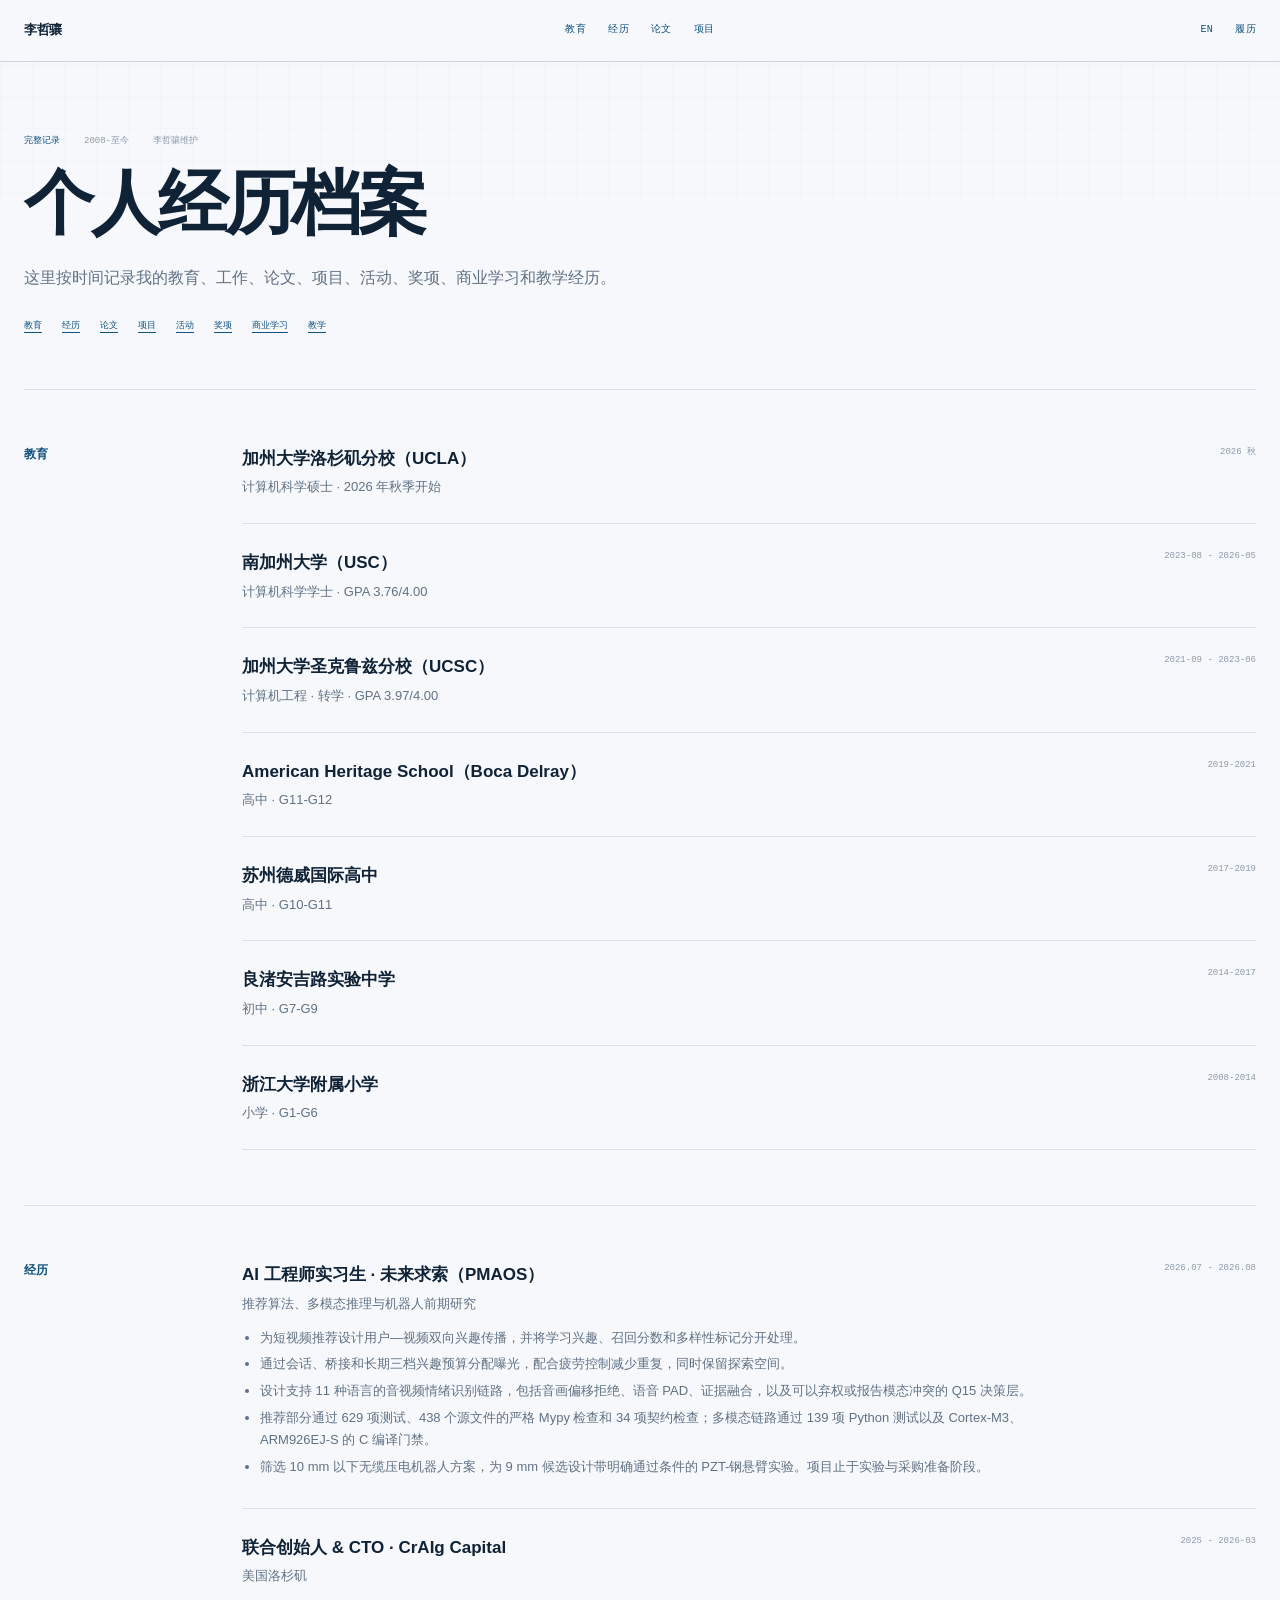
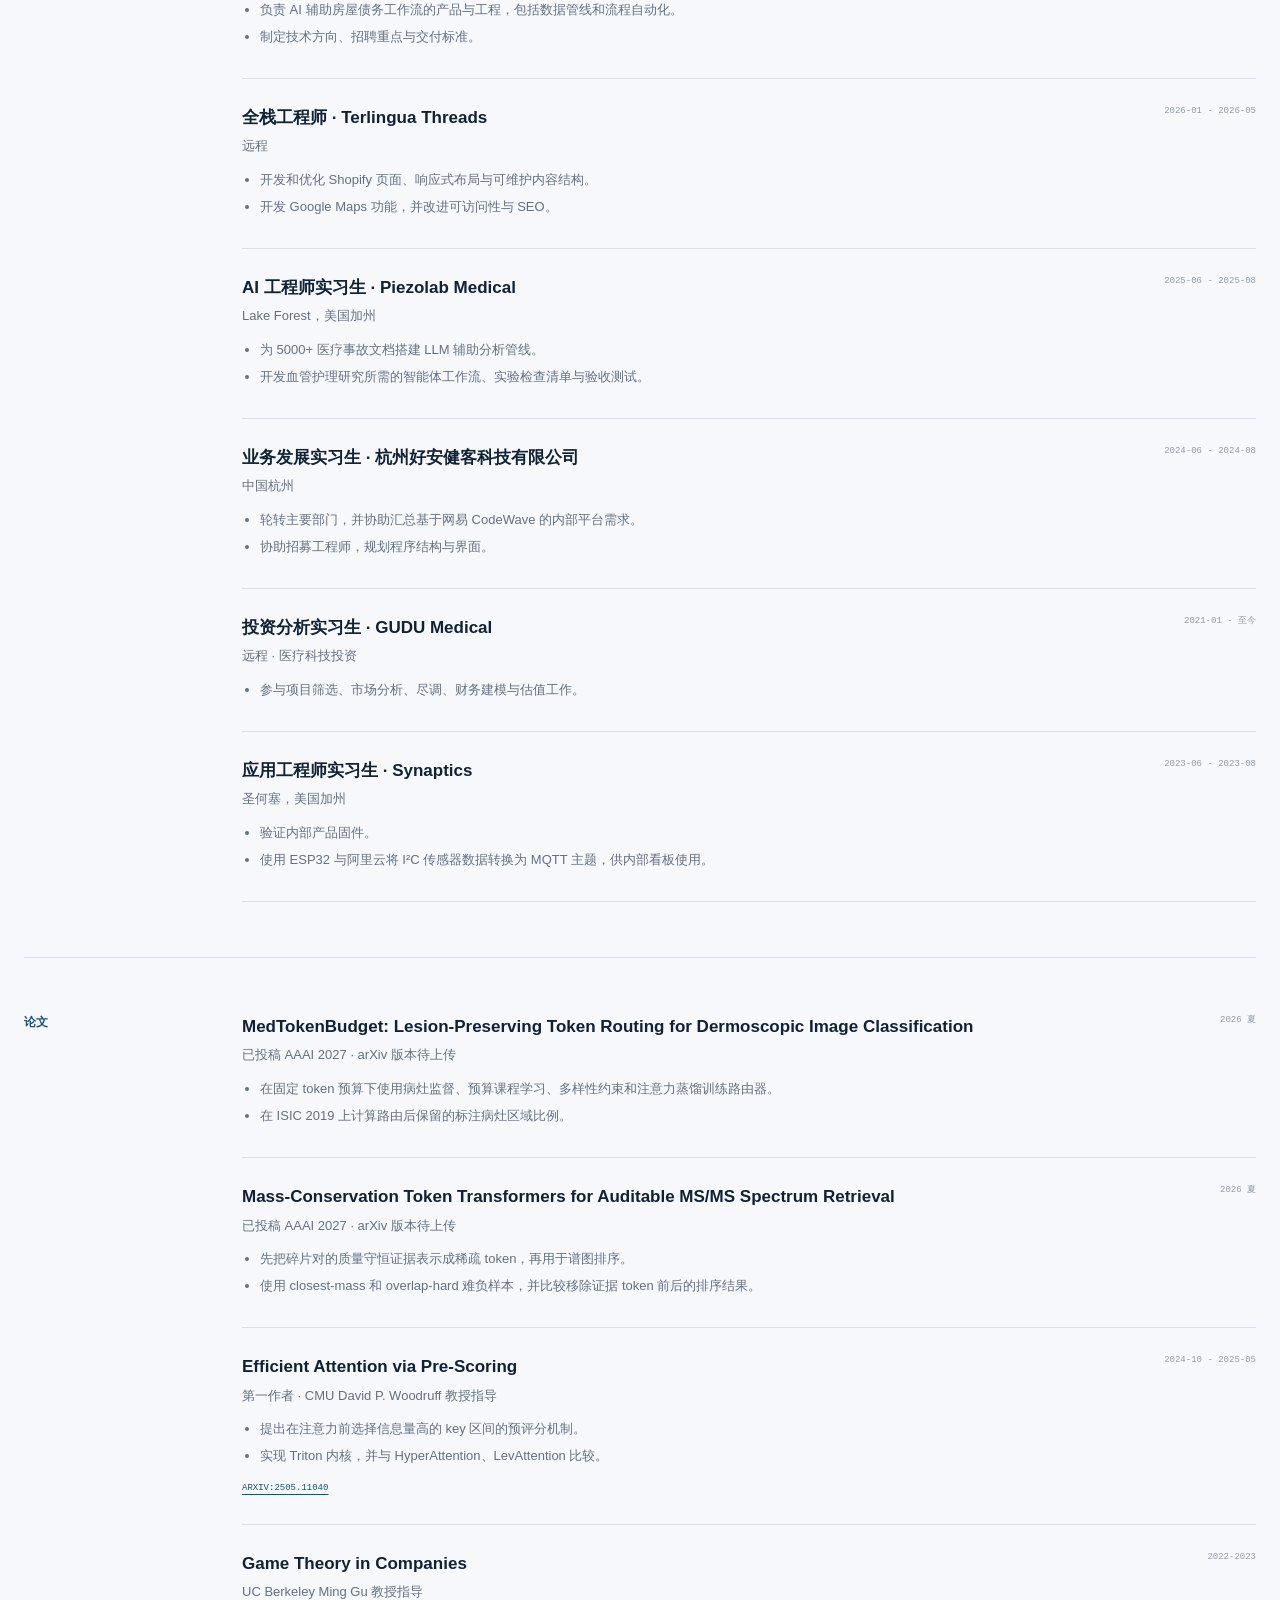
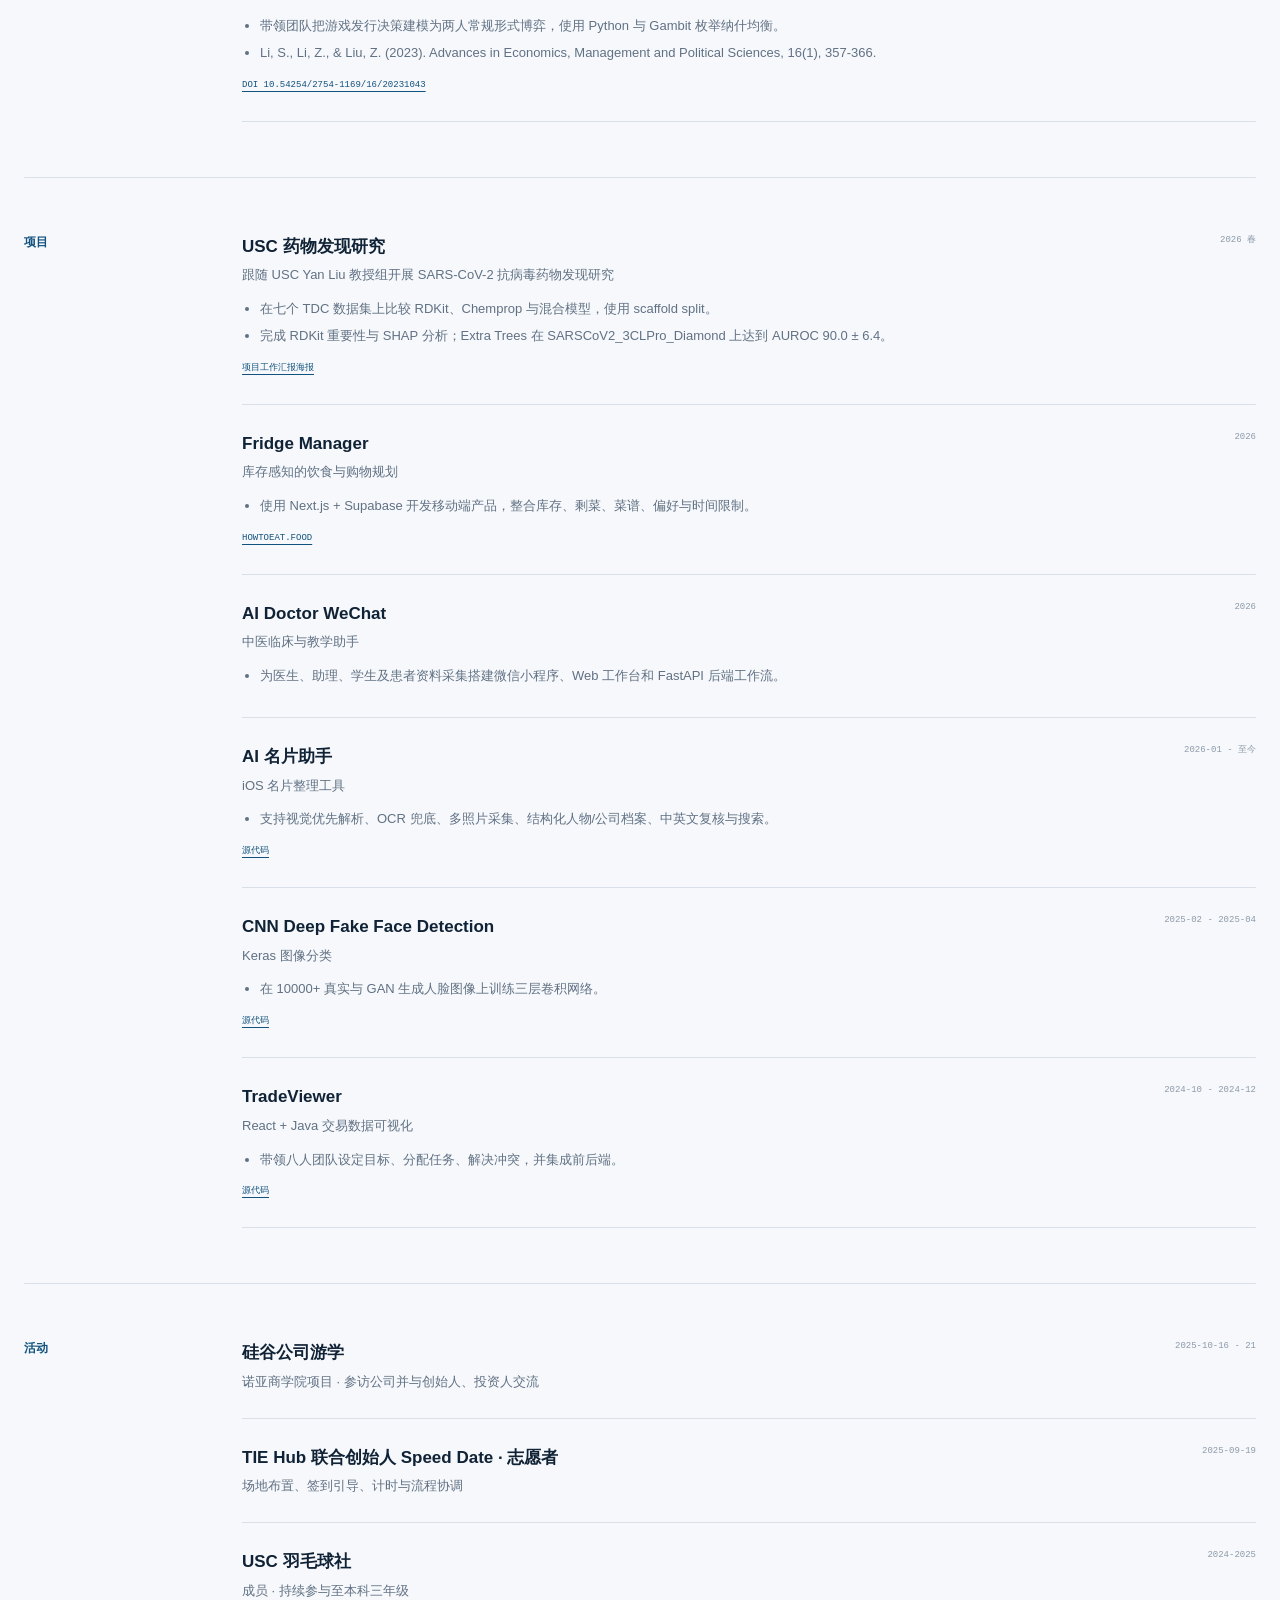
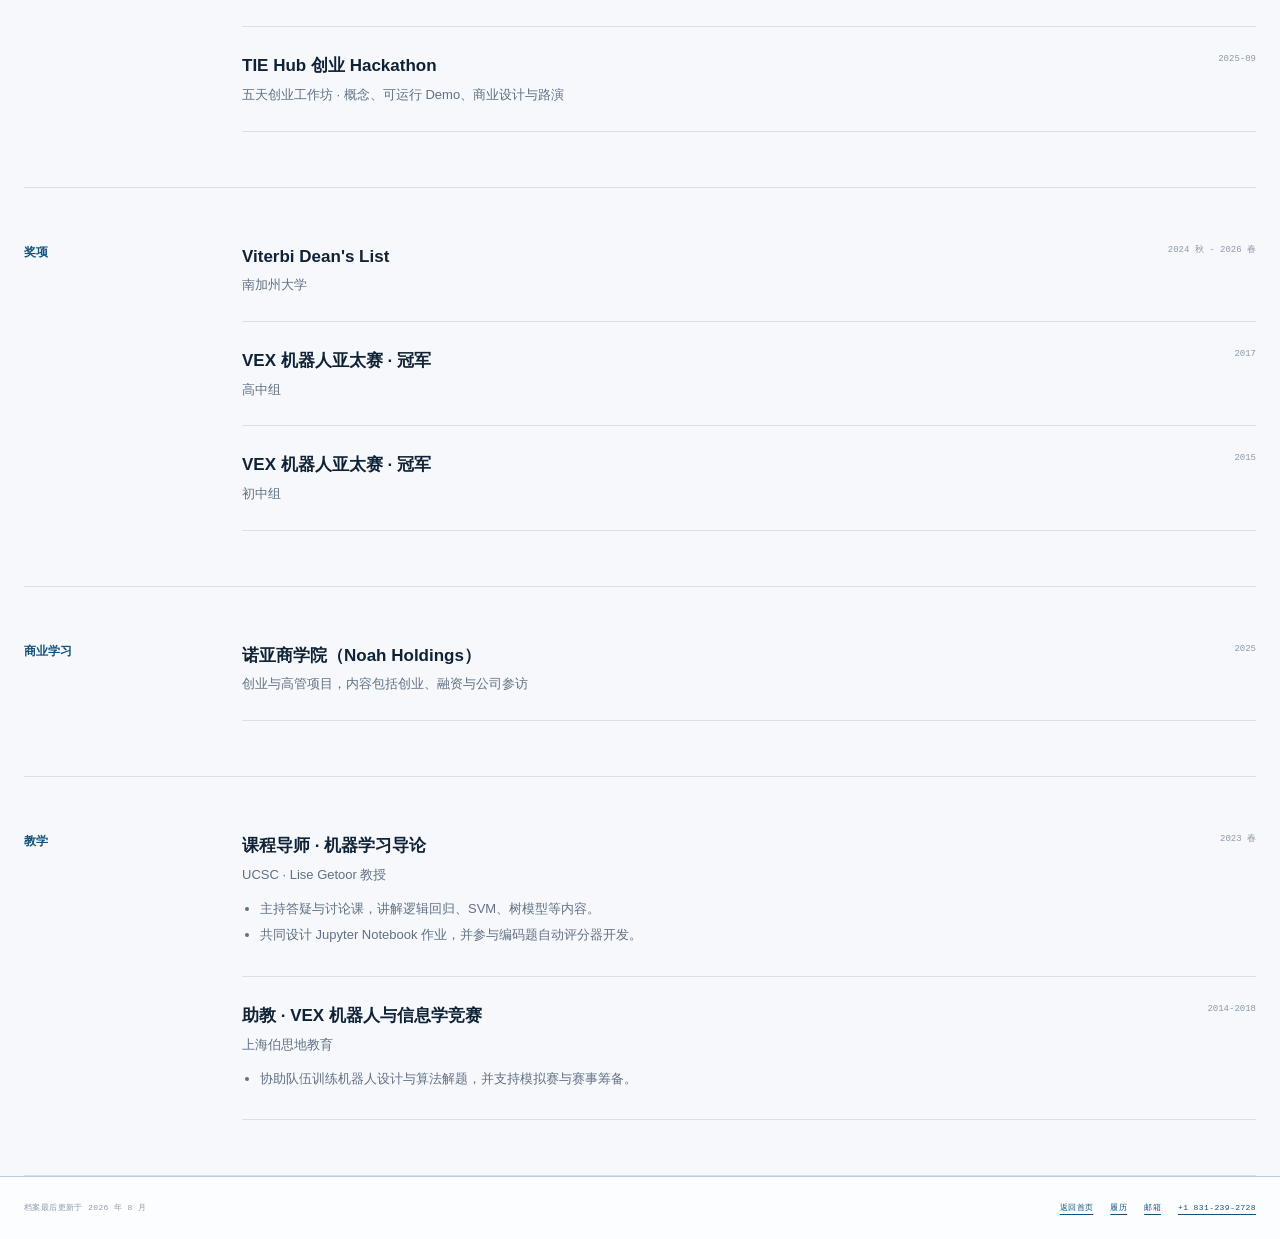
==== archive-zh.html @ 7248a54c "Refine internship experience descriptions" ====
<!DOCTYPE html>
<html lang="zh-CN">
<head>
  <meta charset="UTF-8" />
  <meta name="viewport" content="width=device-width, initial-scale=1" />
  <meta name="description" content="李哲骧（Bruce Li）的完整教育、工作、研究、项目、活动、奖项与教学档案。" />
  <title>完整档案 | 李哲骧（Bruce Li）</title>
  <link rel="stylesheet" href="site.css" />
  <script src="site.js" defer></script>
</head>
<body class="archive-page zh-page">
  <a class="skip" href="#main">跳到正文</a>
  <header class="site-header"><div class="shell header-inner"><a class="wordmark" href="index-zh.html" aria-label="返回首页">李哲骧</a><nav class="main-nav" aria-label="档案导航"><a href="#education">教育</a><a href="#experience">经历</a><a href="#research">论文</a><a href="#projects">项目</a></nav><div class="header-actions"><a href="archive.html" lang="en">EN</a><a href="cv_zh.html">履历</a></div></div></header>
  <main id="main">
    <div class="shell archive-hero">
      <div class="folio"><span class="red">完整记录</span><span>2008-至今</span><span>李哲骧维护</span></div>
      <h1>个人经历档案</h1>
      <p>这里按时间记录我的教育、工作、论文、项目、活动、奖项、商业学习和教学经历。</p>
      <nav class="archive-nav" aria-label="跳转到档案栏目"><a href="#education">教育</a><a href="#experience">经历</a><a href="#research">论文</a><a href="#projects">项目</a><a href="#activities">活动</a><a href="#awards">奖项</a><a href="#business">商业学习</a><a href="#teaching">教学</a></nav>
    </div>

    <section id="education" class="shell archive-section"><h2>教育</h2><div class="record-list">
      <article class="record"><div><h3>加州大学洛杉矶分校（UCLA）</h3><p class="meta">计算机科学硕士 · 2026 年秋季开始</p></div><time>2026 秋</time></article>
      <article class="record"><div><h3>南加州大学（USC）</h3><p class="meta">计算机科学学士 · GPA 3.76/4.00</p></div><time>2023-08 - 2026-05</time></article>
      <article class="record"><div><h3>加州大学圣克鲁兹分校（UCSC）</h3><p class="meta">计算机工程 · 转学 · GPA 3.97/4.00</p></div><time>2021-09 - 2023-06</time></article>
      <article class="record"><div><h3>American Heritage School（Boca Delray）</h3><p class="meta">高中 · G11-G12</p></div><time>2019-2021</time></article>
      <article class="record"><div><h3>苏州德威国际高中</h3><p class="meta">高中 · G10-G11</p></div><time>2017-2019</time></article>
      <article class="record"><div><h3>良渚安吉路实验中学</h3><p class="meta">初中 · G7-G9</p></div><time>2014-2017</time></article>
      <article class="record"><div><h3>浙江大学附属小学</h3><p class="meta">小学 · G1-G6</p></div><time>2008-2014</time></article>
    </div></section>

    <section id="experience" class="shell archive-section"><h2>经历</h2><div class="record-list">
      <article class="record"><div><h3>AI 工程师实习生 · 未来求索（PMAOS）</h3><p class="meta">推荐算法、多模态推理与机器人前期研究</p><ul><li>为短视频推荐设计用户—视频双向兴趣传播，并将学习兴趣、召回分数和多样性标记分开处理。</li><li>通过会话、桥接和长期三档兴趣预算分配曝光，配合疲劳控制减少重复，同时保留探索空间。</li><li>设计支持 11 种语言的音视频情绪识别链路，包括音画偏移拒绝、语音 PAD、证据融合，以及可以弃权或报告模态冲突的 Q15 决策层。</li><li>推荐部分通过 629 项测试、438 个源文件的严格 Mypy 检查和 34 项契约检查；多模态链路通过 139 项 Python 测试以及 Cortex-M3、ARM926EJ-S 的 C 编译门禁。</li><li>筛选 10 mm 以下无缆压电机器人方案，为 9 mm 候选设计带明确通过条件的 PZT-钢悬臂实验。项目止于实验与采购准备阶段。</li></ul></div><time>2026.07 - 2026.08</time></article>
      <article class="record"><div><h3>联合创始人 &amp; CTO · CrAIg Capital</h3><p class="meta">美国洛杉矶</p><ul><li>负责 AI 辅助房屋债务工作流的产品与工程，包括数据管线和流程自动化。</li><li>制定技术方向、招聘重点与交付标准。</li></ul></div><time>2025 - 2026-03</time></article>
      <article class="record"><div><h3>全栈工程师 · Terlingua Threads</h3><p class="meta">远程</p><ul><li>开发和优化 Shopify 页面、响应式布局与可维护内容结构。</li><li>开发 Google Maps 功能，并改进可访问性与 SEO。</li></ul></div><time>2026-01 - 2026-05</time></article>
      <article class="record"><div><h3>AI 工程师实习生 · Piezolab Medical</h3><p class="meta">Lake Forest，美国加州</p><ul><li>为 5000+ 医疗事故文档搭建 LLM 辅助分析管线。</li><li>开发血管护理研究所需的智能体工作流、实验检查清单与验收测试。</li></ul></div><time>2025-06 - 2025-08</time></article>
      <article class="record"><div><h3>业务发展实习生 · 杭州好安健客科技有限公司</h3><p class="meta">中国杭州</p><ul><li>轮转主要部门，并协助汇总基于网易 CodeWave 的内部平台需求。</li><li>协助招募工程师，规划程序结构与界面。</li></ul></div><time>2024-06 - 2024-08</time></article>
      <article class="record"><div><h3>投资分析实习生 · GUDU Medical</h3><p class="meta">远程 · 医疗科技投资</p><ul><li>参与项目筛选、市场分析、尽调、财务建模与估值工作。</li></ul></div><time>2021-01 - 至今</time></article>
      <article class="record"><div><h3>应用工程师实习生 · Synaptics</h3><p class="meta">圣何塞，美国加州</p><ul><li>验证内部产品固件。</li><li>使用 ESP32 与阿里云将 I²C 传感器数据转换为 MQTT 主题，供内部看板使用。</li></ul></div><time>2023-06 - 2023-08</time></article>
    </div></section>

    <section id="research" class="shell archive-section"><h2>论文</h2><div class="record-list">
      <article class="record"><div><h3>MedTokenBudget: Lesion-Preserving Token Routing for Dermoscopic Image Classification</h3><p class="meta">已投稿 AAAI 2027 · arXiv 版本待上传</p><ul><li>在固定 token 预算下使用病灶监督、预算课程学习、多样性约束和注意力蒸馏训练路由器。</li><li>在 ISIC 2019 上计算路由后保留的标注病灶区域比例。</li></ul></div><time>2026 夏</time></article>
      <article class="record"><div><h3>Mass-Conservation Token Transformers for Auditable MS/MS Spectrum Retrieval</h3><p class="meta">已投稿 AAAI 2027 · arXiv 版本待上传</p><ul><li>先把碎片对的质量守恒证据表示成稀疏 token，再用于谱图排序。</li><li>使用 closest-mass 和 overlap-hard 难负样本，并比较移除证据 token 前后的排序结果。</li></ul></div><time>2026 夏</time></article>
      <article class="record"><div><h3>Efficient Attention via Pre-Scoring</h3><p class="meta">第一作者 · CMU David P. Woodruff 教授指导</p><ul><li>提出在注意力前选择信息量高的 key 区间的预评分机制。</li><li>实现 Triton 内核，并与 HyperAttention、LevAttention 比较。</li></ul><a href="https://arxiv.org/abs/2505.11040" target="_blank" rel="noopener">arXiv:2505.11040</a></div><time>2024-10 - 2025-05</time></article>
      <article class="record"><div><h3>Game Theory in Companies</h3><p class="meta">UC Berkeley Ming Gu 教授指导</p><ul><li>带领团队把游戏发行决策建模为两人常规形式博弈，使用 Python 与 Gambit 枚举纳什均衡。</li><li>Li, S., Li, Z., &amp; Liu, Z. (2023). Advances in Economics, Management and Political Sciences, 16(1), 357-366.</li></ul><a href="https://doi.org/10.54254/2754-1169/16/20231043" target="_blank" rel="noopener">DOI 10.54254/2754-1169/16/20231043</a></div><time>2022-2023</time></article>
    </div></section>

    <section id="projects" class="shell archive-section"><h2>项目</h2><div class="record-list">
      <article class="record"><div><h3>USC 药物发现研究</h3><p class="meta">跟随 USC Yan Liu 教授组开展 SARS-CoV-2 抗病毒药物发现研究</p><ul><li>在七个 TDC 数据集上比较 RDKit、Chemprop 与混合模型，使用 scaffold split。</li><li>完成 RDKit 重要性与 SHAP 分析；Extra Trees 在 SARSCoV2_3CLPro_Diamond 上达到 AUROC 90.0 ± 6.4。</li></ul><a href="assets/pdf/ZhexiangLi_DrugDis_Poster.pptx.pdf" target="_blank" rel="noopener">项目工作汇报海报</a></div><time>2026 春</time></article>
      <article class="record"><div><h3>Fridge Manager</h3><p class="meta">库存感知的饮食与购物规划</p><ul><li>使用 Next.js + Supabase 开发移动端产品，整合库存、剩菜、菜谱、偏好与时间限制。</li></ul><a href="https://howtoeat.food" target="_blank" rel="noopener">howtoeat.food</a></div><time>2026</time></article>
      <article class="record"><div><h3>AI Doctor WeChat</h3><p class="meta">中医临床与教学助手</p><ul><li>为医生、助理、学生及患者资料采集搭建微信小程序、Web 工作台和 FastAPI 后端工作流。</li></ul></div><time>2026</time></article>
      <article class="record"><div><h3>AI 名片助手</h3><p class="meta">iOS 名片整理工具</p><ul><li>支持视觉优先解析、OCR 兜底、多照片采集、结构化人物/公司档案、中英文复核与搜索。</li></ul><a href="https://github.com/BruceLZX/Business-Card-AI-organzier" target="_blank" rel="noopener">源代码</a></div><time>2026-01 - 至今</time></article>
      <article class="record"><div><h3>CNN Deep Fake Face Detection</h3><p class="meta">Keras 图像分类</p><ul><li>在 10000+ 真实与 GAN 生成人脸图像上训练三层卷积网络。</li></ul><a href="https://github.com/BruceLZX/ai_face_detection" target="_blank" rel="noopener">源代码</a></div><time>2025-02 - 2025-04</time></article>
      <article class="record"><div><h3>TradeViewer</h3><p class="meta">React + Java 交易数据可视化</p><ul><li>带领八人团队设定目标、分配任务、解决冲突，并集成前后端。</li></ul><a href="https://github.com/BruceLZX/TradeViewerUSC201" target="_blank" rel="noopener">源代码</a></div><time>2024-10 - 2024-12</time></article>
    </div></section>

    <section id="activities" class="shell archive-section"><h2>活动</h2><div class="record-list">
      <article class="record"><div><h3>硅谷公司游学</h3><p class="meta">诺亚商学院项目 · 参访公司并与创始人、投资人交流</p></div><time>2025-10-16 - 21</time></article>
      <article class="record"><div><h3>TIE Hub 联合创始人 Speed Date · 志愿者</h3><p class="meta">场地布置、签到引导、计时与流程协调</p></div><time>2025-09-19</time></article>
      <article class="record"><div><h3>USC 羽毛球社</h3><p class="meta">成员 · 持续参与至本科三年级</p></div><time>2024-2025</time></article>
      <article class="record"><div><h3>TIE Hub 创业 Hackathon</h3><p class="meta">五天创业工作坊 · 概念、可运行 Demo、商业设计与路演</p></div><time>2025-09</time></article>
    </div></section>

    <section id="awards" class="shell archive-section"><h2>奖项</h2><div class="record-list">
      <article class="record"><div><h3>Viterbi Dean's List</h3><p class="meta">南加州大学</p></div><time>2024 秋 - 2026 春</time></article>
      <article class="record"><div><h3>VEX 机器人亚太赛 · 冠军</h3><p class="meta">高中组</p></div><time>2017</time></article>
      <article class="record"><div><h3>VEX 机器人亚太赛 · 冠军</h3><p class="meta">初中组</p></div><time>2015</time></article>
    </div></section>

    <section id="business" class="shell archive-section"><h2>商业学习</h2><div class="record-list">
      <article class="record"><div><h3>诺亚商学院（Noah Holdings）</h3><p class="meta">创业与高管项目，内容包括创业、融资与公司参访</p></div><time>2025</time></article>
    </div></section>

    <section id="teaching" class="shell archive-section"><h2>教学</h2><div class="record-list">
      <article class="record"><div><h3>课程导师 · 机器学习导论</h3><p class="meta">UCSC · Lise Getoor 教授</p><ul><li>主持答疑与讨论课，讲解逻辑回归、SVM、树模型等内容。</li><li>共同设计 Jupyter Notebook 作业，并参与编码题自动评分器开发。</li></ul></div><time>2023 春</time></article>
      <article class="record"><div><h3>助教 · VEX 机器人与信息学竞赛</h3><p class="meta">上海伯思地教育</p><ul><li>协助队伍训练机器人设计与算法解题，并支持模拟赛与赛事筹备。</li></ul></div><time>2014-2018</time></article>
    </div></section>
  </main>
  <footer class="site-footer"><div class="shell"><div>档案最后更新于 2026 年 8 月</div><div class="footer-links"><a href="index-zh.html">返回首页</a><a href="cv_zh.html">履历</a><a class="js-email" data-local-rev="ilecurb" data-domain-rev="ude.alcu" data-label="邮箱" href="#">邮箱</a><a href="tel:+18312392728">+1 831-239-2728</a></div></div></footer>
</body>
</html>
---- site.css ----
:root {
  color-scheme: light;
  --paper: #f6f8fb;
  --surface: #ffffff;
  --ink: #102235;
  --muted: #617184;
  --faint: #8d9aaa;
  --line: #d9e0e8;
  --line-strong: #bdcad7;
  --blue: #2774ae;
  --blue-deep: #12527e;
  --blue-wash: #e9f2f9;
  --gold: #ffca38;
  --body: "Avenir Next", Avenir, "Segoe UI", "PingFang SC", "Microsoft YaHei", sans-serif;
  --mono: "SFMono-Regular", "Cascadia Code", "Roboto Mono", Consolas, monospace;
  --ease-standard: cubic-bezier(.2, .8, .2, 1);
  --ease-decelerate: cubic-bezier(0, 0, .2, 1);
  --wide: 1260px;
  --header: 62px;
}

* { box-sizing: border-box; }
html { scroll-behavior: smooth; }
body {
  margin: 0;
  background: var(--paper);
  color: var(--ink);
  font-family: var(--body);
  font-size: 16px;
  line-height: 1.68;
  -webkit-font-smoothing: antialiased;
}
body::before {
  content: "";
  position: fixed;
  inset: 0;
  z-index: -1;
  pointer-events: none;
  background-image:
    linear-gradient(rgba(39, 116, 174, .028) 1px, transparent 1px),
    linear-gradient(90deg, rgba(39, 116, 174, .028) 1px, transparent 1px);
  background-size: 32px 32px;
  mask-image: linear-gradient(to bottom, #000, transparent 62%);
}
a { color: var(--blue-deep); text-decoration-thickness: 1px; text-underline-offset: 4px; }
a:hover { color: var(--blue); }
a:focus-visible { outline: 3px solid var(--gold); outline-offset: 3px; }
img { max-width: 100%; }
.shell { width: min(calc(100% - 48px), var(--wide)); margin-inline: auto; }
.skip { position: fixed; top: -80px; left: 18px; z-index: 300; padding: 8px 13px; background: var(--ink); color: #fff; }
.skip:focus { top: 12px; }

.scroll-progress {
  position: fixed;
  inset: 0 0 auto;
  z-index: 240;
  height: 2px;
  background: var(--blue);
  transform: scaleX(var(--scroll-progress, 0));
  transform-origin: left center;
}
@supports (animation-timeline: scroll()) {
  .scroll-progress { animation: scroll-fill linear both; animation-timeline: scroll(root); }
  @keyframes scroll-fill { to { transform: scaleX(1); } }
}

.site-header {
  position: sticky;
  top: 0;
  z-index: 200;
  height: var(--header);
  border-bottom: 1px solid rgba(189, 202, 215, .8);
  background: rgba(246, 248, 251, .91);
  backdrop-filter: blur(14px);
}
.header-inner { display: grid; grid-template-columns: 1fr auto 1fr; align-items: center; height: 100%; gap: 28px; }
.wordmark { color: var(--ink); font-family: var(--mono); font-size: 13px; font-weight: 700; letter-spacing: -.02em; text-decoration: none; }
.wordmark span { color: var(--blue); font-weight: 500; }
.main-nav, .header-actions, .identity-links { display: flex; align-items: center; gap: 22px; }
.main-nav a, .header-actions a, .identity-links a { font-family: var(--mono); font-size: 10px; letter-spacing: .04em; text-decoration: none; text-transform: uppercase; }
.header-actions { justify-content: flex-end; }

/* Home: computational field notes */
.field-layout {
  display: grid;
  grid-template-columns: 260px minmax(0, 760px);
  justify-content: center;
  gap: 56px;
  align-items: start;
  padding-top: 48px;
  padding-bottom: 92px;
}
.identity { position: sticky; top: calc(var(--header) + 34px); align-self: start; }
.portrait-wrap { position: relative; aspect-ratio: 4 / 3; margin: 0; overflow: hidden; background: var(--ink); perspective: 700px; }
.portrait-wrap::before {
  content: "";
  position: absolute;
  inset: 0;
  z-index: 2;
  border: 1px solid rgba(255,255,255,.38);
  background: linear-gradient(105deg, transparent 42%, rgba(255,255,255,.26) 50%, transparent 58%);
  background-size: 230% 100%;
  background-position: 180% 0;
  opacity: 0;
  transition: opacity 180ms ease-out, background-position 650ms var(--ease-standard);
  pointer-events: none;
}
.portrait-wrap::after {
  content: "+ 01";
  position: absolute;
  right: 11px;
  bottom: 9px;
  z-index: 3;
  color: rgba(255,255,255,.82);
  font-family: var(--mono);
  font-size: 8px;
  letter-spacing: .08em;
  text-shadow: 0 1px 6px rgba(0,0,0,.45);
  pointer-events: none;
}
.profile-photo {
  display: block;
  width: 100%;
  height: 100%;
  object-fit: cover;
  object-position: center 30%;
  border: 1px solid var(--line-strong);
  background: var(--surface);
  transform: scale(1.035) translate3d(var(--photo-x, 0), var(--photo-y, 0), 0);
  transition: transform 420ms var(--ease-standard), filter 260ms ease-out;
  will-change: transform;
}
.portrait-wrap:hover::before { opacity: 1; background-position: -80% 0; }
.portrait-wrap:hover .profile-photo { transform: scale(1.075) translate3d(var(--photo-x, 0), var(--photo-y, 0), 0); filter: saturate(1.07) contrast(1.015); }
.status-line {
  position: relative;
  margin: 20px 0 0;
  padding-left: 17px;
  color: var(--ink);
  font-size: 13px;
  font-weight: 600;
  line-height: 1.48;
}
.status-line > span {
  position: absolute;
  top: 7px;
  left: 0;
  width: 7px;
  height: 7px;
  border-radius: 50%;
  background: var(--gold);
  box-shadow: 0 0 0 4px rgba(255, 202, 56, .2);
}
.identity-copy { display: grid; gap: 2px; margin-top: 15px; padding: 14px 0; border-block: 1px solid var(--line); }
.identity-copy a { color: var(--muted); font-family: var(--mono); font-size: 9px; text-decoration: none; overflow-wrap: anywhere; }
.identity-copy a:hover { color: var(--blue-deep); }
.identity-links { flex-wrap: wrap; gap: 5px 14px; padding: 13px 0 18px; }
.route-nav { display: grid; margin-top: 7px; }
.route-nav a {
  position: relative;
  padding: 5px 0 5px 18px;
  color: var(--faint);
  font-family: var(--mono);
  font-size: 9px;
  letter-spacing: .04em;
  text-decoration: none;
  text-transform: uppercase;
  transition: color 160ms ease-out, transform 160ms var(--ease-standard);
}
.route-nav a::before {
  content: "";
  position: absolute;
  top: 50%;
  left: 0;
  width: 7px;
  height: 1px;
  background: var(--line-strong);
  transform: scaleX(.58);
  transform-origin: left;
  transition: background-color 160ms ease-out, transform 200ms var(--ease-standard);
}
.route-nav a:hover { color: var(--ink); transform: translateX(2px); }
.route-nav a.is-active { color: var(--blue-deep); font-weight: 700; }
.route-nav a.is-active::before { background: var(--blue); transform: scaleX(1.6); }

.journal { min-width: 0; }
.intro, .content-section { scroll-margin-top: calc(var(--header) + 28px); }
.intro {
  position: relative;
  display: grid;
  grid-template-columns: minmax(0, 1fr) minmax(210px, 42%);
  grid-template-rows: auto auto auto auto auto;
  column-gap: 28px;
  min-height: 0;
  padding: 8px 0 48px;
  overflow: hidden;
}
.intro > :not(.hero-field) { position: relative; z-index: 2; }
.hero-field {
  --field-glow-x: 50%;
  --field-glow-y: 50%;
  position: relative;
  grid-column: 2;
  grid-row: 1 / 3;
  z-index: 1;
  width: 100%;
  height: 232px;
  overflow: hidden;
  border: 1px solid var(--line-strong);
  background:
    radial-gradient(circle at var(--field-glow-x) var(--field-glow-y), rgba(39,116,174,.13), transparent 34%),
    linear-gradient(135deg, rgba(255,255,255,.7), rgba(233,242,249,.3));
  box-shadow: inset 0 0 42px rgba(39,116,174,.04);
}
.hero-field::before, .hero-field::after {
  content: "";
  position: absolute;
  z-index: 2;
  pointer-events: none;
}
.hero-field::before { top: 50%; left: 0; width: 100%; height: 1px; background: rgba(39,116,174,.1); }
.hero-field::after { top: 0; right: 0; width: 24px; height: 24px; border-top: 2px solid var(--gold); border-right: 2px solid var(--gold); }
.system-field { display: block; width: 100%; height: 100%; cursor: crosshair; touch-action: pan-y; }
.field-caption {
  position: absolute;
  right: 11px;
  bottom: 8px;
  z-index: 3;
  color: var(--blue-deep);
  font-family: var(--mono);
  font-size: 7px;
  letter-spacing: .06em;
  text-transform: uppercase;
  pointer-events: none;
}
.section-kicker {
  margin: 0 0 16px;
  color: var(--blue-deep);
  font-family: var(--mono);
  font-size: 9px;
  font-weight: 600;
  letter-spacing: .09em;
  text-transform: uppercase;
}
.section-kicker::after {
  content: "";
  display: inline-block;
  width: 24px;
  height: 1px;
  margin: 0 0 3px 9px;
  background: var(--blue);
  transform: scaleX(0);
  transform-origin: left;
  transition: transform 260ms var(--ease-standard);
}
.observed-section.is-current .section-kicker::after { transform: scaleX(1); }
.intro > .section-kicker { grid-column: 1; grid-row: 1; align-self: end; }
.intro h1 { grid-column: 1; grid-row: 2; align-self: start; max-width: none; margin: 0; font-size: clamp(48px, 5.25vw, 72px); font-weight: 650; letter-spacing: -.055em; line-height: .98; }
.intro h1 span { display: block; margin-top: 8px; color: var(--faint); font-size: .45em; font-weight: 500; letter-spacing: -.02em; }
.intro-lede { grid-column: 1 / -1; grid-row: 3; max-width: 650px; margin: 36px 0 18px; font-size: clamp(21px, 2vw, 27px); line-height: 1.42; letter-spacing: -.015em; }
.intro-copy { grid-column: 1 / -1; grid-row: 4; max-width: 640px; margin: 0; color: var(--muted); }
.domain-line { grid-column: 1 / -1; grid-row: 5; display: flex; flex-wrap: wrap; gap: 0; margin-top: 30px; border-block: 1px solid var(--line); }
.domain-line span { position: relative; flex: 1; min-width: 150px; padding: 11px 16px 10px 0; color: var(--muted); font-family: var(--mono); font-size: 9px; text-transform: uppercase; }
.domain-line span + span { padding-left: 17px; border-left: 1px solid var(--line); }
.domain-line span::before { content: "+"; margin-right: 8px; color: var(--blue); }
.domain-line span { transition: color 160ms ease-out, transform 180ms var(--ease-standard); }
.domain-line span:hover { color: var(--blue-deep); transform: translateX(2px); }

.content-section { padding: 48px 0 56px; border-top: 1px solid var(--line-strong); }
.content-section { position: relative; }
.content-section::before {
  content: "";
  position: absolute;
  top: -1px;
  left: 0;
  width: 72px;
  height: 2px;
  background: var(--blue);
  transform: scaleX(0);
  transform-origin: left;
  transition: transform 720ms var(--ease-standard);
}
.content-section.is-visible::before { transform: scaleX(1); }
.section-heading { display: flex; justify-content: space-between; align-items: flex-end; gap: 24px; margin-bottom: 28px; }
.section-heading .section-kicker { margin-bottom: 7px; }
.section-heading h2 { margin: 0; font-size: clamp(29px, 3vw, 40px); font-weight: 630; letter-spacing: -.035em; line-height: 1.1; }
.section-heading > time, .section-heading > span, .section-heading > a { flex: 0 0 auto; color: var(--faint); font-family: var(--mono); font-size: 9px; letter-spacing: .04em; text-transform: uppercase; }
.section-lede { max-width: 650px; margin: 0 0 31px; color: var(--muted); font-size: 16px; }
.section-lede strong { color: var(--ink); }

.workstream-list { border-top: 1px solid var(--line); }
.workstream { position: relative; padding: 24px 0 25px; border-bottom: 1px solid var(--line); }
.workstream::before {
  content: "";
  position: absolute;
  inset: 0 auto 0 -12px;
  width: 2px;
  background: var(--blue);
  opacity: 0;
  transform: scaleY(.25);
  transition: opacity 180ms ease-out, transform 240ms var(--ease-standard);
}
.workstream:hover::before, .workstream:focus-within::before { opacity: 1; transform: scaleY(1); }
.workstream header { display: grid; grid-template-columns: 58px 1fr; align-items: baseline; gap: 10px; }
.stream-code { color: var(--blue); font-family: var(--mono); font-size: 9px; letter-spacing: .08em; }
.workstream h3 { margin: 0; font-size: 18px; font-weight: 650; transition: color 160ms ease-out, transform 200ms var(--ease-standard); }
.workstream:hover h3 { color: var(--blue-deep); transform: translateX(3px); }
.workstream > p { margin: 11px 0 0 68px; color: var(--muted); font-size: 14px; }
.evidence-strip { display: flex; margin: 18px 0 0 68px; }
.evidence-strip > div { min-width: 105px; padding-right: 20px; }
.evidence-strip > div + div { padding-left: 20px; border-left: 1px solid var(--line); }
.evidence-strip dt { color: var(--faint); font-family: var(--mono); font-size: 8px; letter-spacing: .04em; text-transform: uppercase; }
.evidence-strip dd { margin: 2px 0 0; color: var(--ink); font-family: var(--mono); font-size: 11px; font-weight: 650; }
.evidence-strip dd { transition: color 160ms ease-out, transform 200ms var(--ease-standard); }
.workstream:hover .evidence-strip dd { color: var(--blue-deep); transform: translateY(-2px); }

.paper-list { border-top: 1px solid var(--line); }
.paper-entry { position: relative; isolation: isolate; overflow: hidden; padding: 25px 0 27px; border-bottom: 1px solid var(--line); }
.entry-meta { display: flex; flex-wrap: wrap; gap: 7px 18px; margin-bottom: 9px; color: var(--faint); font-family: var(--mono); font-size: 8px; letter-spacing: .04em; text-transform: uppercase; }
.entry-meta time { color: var(--blue-deep); }
.paper-entry h3 { position: relative; z-index: 1; max-width: 640px; margin: 0; font-size: 18px; font-weight: 650; line-height: 1.42; transition: color 160ms ease-out, transform 200ms var(--ease-standard); }
.paper-entry > p { position: relative; z-index: 1; max-width: 640px; margin: 10px 0 0; color: var(--muted); font-size: 14px; }
.paper-entry:hover h3 { color: var(--blue-deep); transform: translateX(3px); }
.review-watermark {
  position: absolute;
  top: 28px;
  right: -7px;
  z-index: -1;
  color: var(--blue);
  font-family: var(--mono);
  font-size: 12px;
  font-weight: 700;
  letter-spacing: .12em;
  opacity: .105;
  transform: rotate(-4deg);
  transform-origin: right center;
  white-space: nowrap;
  transition: opacity 180ms ease-out, transform 240ms var(--ease-standard);
}
.paper-entry:hover .review-watermark { opacity: .2; transform: rotate(0deg) translateX(-4px); }
.text-link, .quiet-link { display: inline-block; margin-top: 11px; font-family: var(--mono); font-size: 9px; letter-spacing: .03em; text-transform: uppercase; }
.text-link span { display: inline-block; transition: transform 160ms var(--ease-standard); }
.text-link:hover span { transform: translate(2px, -2px); }

.project-list { border-top: 1px solid var(--line); }
.project-list article { display: grid; grid-template-columns: 38px 1fr; gap: 18px; padding: 24px 0 26px; border-bottom: 1px solid var(--line); }
.project-index { width: 25px; height: 25px; border: 1px solid var(--line-strong); color: var(--blue-deep); font-family: var(--mono); font-size: 9px; line-height: 23px; text-align: center; transition: background-color 160ms ease-out, color 160ms ease-out, transform 200ms var(--ease-standard); }
.project-list article:hover .project-index { background: var(--blue); color: #fff; transform: rotate(-4deg); }
.project-list h3 { margin: 0; font-size: 18px; }
.project-list p { max-width: 610px; margin: 7px 0 0; color: var(--muted); font-size: 14px; }

.experience-list { border-top: 1px solid var(--line); }
.experience-list article { display: grid; grid-template-columns: 130px 1fr; gap: 24px; padding: 20px 0 21px; border-bottom: 1px solid var(--line); }
.experience-list time { padding-top: 2px; color: var(--faint); font-family: var(--mono); font-size: 8px; letter-spacing: .02em; text-transform: uppercase; }
.experience-list h3 { margin: 0; font-size: 16px; font-weight: 650; }
.experience-list h3 span { display: block; margin-top: 2px; color: var(--blue-deep); font-family: var(--mono); font-size: 8px; font-weight: 500; letter-spacing: .04em; text-transform: uppercase; }
.experience-list p { margin: 7px 0 0; color: var(--muted); font-size: 13px; }
.workstream, .paper-entry, .project-list article, .experience-list article {
  --pointer-x: 50%;
  --pointer-y: 50%;
  isolation: isolate;
  transition: transform 240ms var(--ease-standard);
}
.workstream::after, .paper-entry::after, .project-list article::after, .experience-list article::after {
  content: "";
  position: absolute;
  inset: 2px 0;
  z-index: -1;
  background: radial-gradient(190px circle at var(--pointer-x) var(--pointer-y), rgba(39,116,174,.105), transparent 72%);
  opacity: 0;
  transition: opacity 180ms ease-out;
  pointer-events: none;
}
.workstream:hover::after, .paper-entry:hover::after, .project-list article:hover::after, .experience-list article:hover::after { opacity: 1; }
.workstream:hover, .paper-entry:hover, .project-list article:hover, .experience-list article:hover { transform: translateX(5px); }
.project-list article, .experience-list article { position: relative; }
.background-grid { display: grid; grid-template-columns: 1fr 1fr; gap: 48px; padding-top: 5px; }
.background-grid h3 { margin: 0 0 16px; font-size: 16px; }
.background-grid p { color: var(--muted); font-size: 14px; }
.background-grid strong { color: var(--ink); }

/* The former persistent trace is intentionally retired: the hero field is the sole graphic system. */
.trace-panel { display: none; }
.trace-panel::after {
  content: "+";
  position: absolute;
  top: var(--trace-y);
  left: var(--trace-x);
  color: var(--blue);
  font-family: var(--mono);
  font-size: 11px;
  opacity: 0;
  transform: translate(-50%, -50%) scale(.8);
  transition: opacity 140ms ease-out, transform 180ms var(--ease-standard);
  pointer-events: none;
}
.trace-panel:hover::after { opacity: .62; transform: translate(-50%, -50%) scale(1); }
.trace-readout { display: flex; justify-content: space-between; align-items: baseline; gap: 8px; padding-bottom: 10px; border-bottom: 1px solid var(--line); }
.trace-readout span, .trace-note { color: var(--faint); font-family: var(--mono); font-size: 8px; letter-spacing: .06em; text-transform: uppercase; }
.trace-readout strong { color: var(--blue-deep); font-family: var(--mono); font-size: 9px; font-weight: 650; text-transform: uppercase; }
.trace-map { display: block; width: 100%; height: 420px; overflow: visible; }
.trace-scene { opacity: 0; transform: translateY(8px) scale(.985); transform-origin: 50% 50%; pointer-events: none; transition: opacity 180ms ease-in, transform 180ms ease-in; }
.trace-scene.is-active { opacity: 1; transform: none; transition: opacity 320ms ease-out 70ms, transform 360ms var(--ease-standard) 70ms; }
.trace-line, .trace-branch, .trace-bridge { fill: none; stroke: var(--line-strong); stroke-width: 1; vector-effect: non-scaling-stroke; }
.trace-branch { stroke: var(--blue); stroke-opacity: .48; }
.trace-bridge { stroke: var(--blue); stroke-opacity: .4; stroke-dasharray: 3 4; }
.trace-node { fill: var(--surface); stroke: var(--blue); stroke-width: 1.4; transform-box: fill-box; transform-origin: center; transition: opacity 160ms ease-out, transform 220ms var(--ease-standard), filter 160ms ease-out; }
.trace-node.node-major { fill: var(--blue); }
.trace-node.node-gold { fill: var(--gold); stroke: #c39600; }
.trace-scene.is-active .node-gold { animation: node-breathe 2.7s var(--ease-decelerate) infinite; }
.trace-map[data-focus] .node-gold { animation: none; }
.trace-scene text { fill: var(--faint); font-family: var(--mono); font-size: 7px; letter-spacing: .06em; }
.trace-packet { fill: var(--blue); opacity: .95; }
.trace-scene.is-active .packet-a { animation: packet-run 2.8s linear infinite; }
.trace-scene.is-active .packet-b { animation: packet-run 3.4s linear .35s infinite; }
.trace-scene.is-active .packet-c { animation: packet-run 3.1s linear .75s infinite; }
.trace-ring { fill: none; stroke: var(--gold); stroke-width: 1; transform-box: fill-box; transform-origin: center; }
.trace-scene.is-active .trace-ring { animation: review-signal 2.5s var(--ease-decelerate) infinite; }
.trace-scene.is-active .trace-ring.delay { animation-delay: .7s; }
.trace-note { margin: -4px 0 0; line-height: 1.5; }

.trace-map[data-focus="work-0"] .packet-b,
.trace-map[data-focus="work-0"] .packet-c,
.trace-map[data-focus="work-1"] .packet-a,
.trace-map[data-focus="work-1"] .packet-c,
.trace-map[data-focus="work-2"] .packet-a,
.trace-map[data-focus="work-2"] .packet-b { opacity: .12 !important; }
.trace-map[data-focus="work-0"] .packet-a,
.trace-map[data-focus="work-1"] .packet-b,
.trace-map[data-focus="work-2"] .packet-c { filter: drop-shadow(0 0 4px rgba(39, 116, 174, .8)); animation-duration: 1.15s; }

.trace-map[data-focus^="research-"] [data-trace-scene="research"] .trace-node,
.trace-map[data-focus^="projects-"] [data-trace-scene="projects"] .trace-node,
.trace-map[data-focus^="experience-"] [data-trace-scene="experience"] .trace-node { opacity: .24; }
.trace-map[data-focus="research-0"] [data-trace-scene="research"] .trace-node:nth-of-type(3),
.trace-map[data-focus="research-1"] [data-trace-scene="research"] .trace-node:nth-of-type(4),
.trace-map[data-focus="research-2"] [data-trace-scene="research"] .trace-node:nth-of-type(5),
.trace-map[data-focus="research-3"] [data-trace-scene="research"] .trace-node:nth-of-type(6),
.trace-map[data-focus="projects-0"] [data-trace-scene="projects"] .trace-node:nth-of-type(1),
.trace-map[data-focus="projects-1"] [data-trace-scene="projects"] .trace-node:nth-of-type(2),
.trace-map[data-focus="projects-2"] [data-trace-scene="projects"] .trace-node:nth-of-type(3),
.trace-map[data-focus="experience-0"] [data-trace-scene="experience"] .trace-node:nth-of-type(1),
.trace-map[data-focus="experience-1"] [data-trace-scene="experience"] .trace-node:nth-of-type(2),
.trace-map[data-focus="experience-2"] [data-trace-scene="experience"] .trace-node:nth-of-type(3),
.trace-map[data-focus="experience-3"] [data-trace-scene="experience"] .trace-node:nth-of-type(4),
.trace-map[data-focus="experience-4"] [data-trace-scene="experience"] .trace-node:nth-of-type(5),
.trace-map[data-focus="experience-5"] [data-trace-scene="experience"] .trace-node:nth-of-type(6) {
  opacity: 1;
  transform: scale(1.55);
  filter: drop-shadow(0 0 4px rgba(39, 116, 174, .55));
}

@keyframes packet-run { 0% { opacity: 0; transform: translateX(0); } 12% { opacity: 1; } 82% { opacity: 1; } 100% { opacity: 0; transform: translateX(105px); } }
@keyframes review-signal { 0% { opacity: .8; transform: scale(.55); } 70%, 100% { opacity: 0; transform: scale(1.75); } }
@keyframes node-breathe { 0%, 100% { transform: scale(1); filter: none; } 48% { transform: scale(1.28); filter: drop-shadow(0 0 5px rgba(255, 202, 56, .65)); } }
@keyframes hero-arrive { from { opacity: 0; transform: translateY(12px); } to { opacity: 1; transform: none; } }
@keyframes photo-arrive { from { opacity: 0; transform: translateX(-9px); } to { opacity: 1; transform: none; } }
@keyframes trace-arrive { from { opacity: 0; transform: translateX(10px); } to { opacity: 1; transform: none; } }
.motion-ready .motion-item { opacity: 0; transform: translateY(18px); }
.motion-ready .content-section.is-visible .motion-item {
  opacity: 1;
  transform: none;
  transition: opacity 560ms var(--ease-decelerate), transform 640ms var(--ease-standard);
  transition-delay: var(--motion-delay, 0ms);
}
.motion-ready .content-section.is-visible .workstream:hover,
.motion-ready .content-section.is-visible .paper-entry:hover,
.motion-ready .content-section.is-visible .project-list article:hover,
.motion-ready .content-section.is-visible .experience-list article:hover { transform: translateX(5px); }
.js .intro > * { animation: hero-arrive 520ms var(--ease-standard) both; }
.js .intro > :nth-child(2) { animation-delay: 50ms; }
.js .intro > :nth-child(3) { animation-delay: 105ms; }
.js .intro > :nth-child(4) { animation-delay: 155ms; }
.js .intro > :nth-child(5) { animation-delay: 205ms; }
.js .portrait-wrap { animation: photo-arrive 520ms var(--ease-standard) 80ms both; }
.js .trace-panel { animation: trace-arrive 580ms var(--ease-standard) 160ms both; }

.site-footer { border-top: 1px solid var(--line-strong); background: rgba(255,255,255,.68); }
.site-footer .shell { display: flex; justify-content: space-between; gap: 20px; padding-top: 24px; padding-bottom: 24px; color: var(--faint); font-family: var(--mono); font-size: 8px; letter-spacing: .05em; text-transform: uppercase; }
.footer-links { display: flex; flex-wrap: wrap; gap: 8px 17px; }

/* Complete archive: deliberately quieter and denser than the front page. */
.archive-hero { padding: 72px 0 54px; border-bottom: 1px solid var(--line); }
.archive-hero .folio { display: flex; flex-wrap: wrap; gap: 8px 24px; margin-bottom: 18px; color: var(--faint); font-family: var(--mono); font-size: 9px; text-transform: uppercase; }
.archive-hero .red { color: var(--blue-deep); }
.archive-hero h1 { margin: 0; font-size: clamp(43px, 6vw, 70px); letter-spacing: -.045em; line-height: 1.05; }
.archive-hero p { max-width: 720px; margin: 24px 0 0; color: var(--muted); }
.archive-nav { display: flex; flex-wrap: wrap; gap: 9px 20px; margin-top: 28px; }
.archive-nav a { font-family: var(--mono); font-size: 9px; text-transform: uppercase; }
.archive-section { display: grid; grid-template-columns: 170px minmax(0,1fr); gap: 48px; padding: 55px 0; border-bottom: 1px solid var(--line); scroll-margin-top: var(--header); }
.archive-section > h2 { position: sticky; top: calc(var(--header) + 24px); align-self: start; margin: 0; color: var(--blue-deep); font-family: var(--mono); font-size: 12px; text-transform: uppercase; }
.record-list { min-width: 0; }
.record { display: grid; grid-template-columns: minmax(0,1fr) 145px; gap: 24px; padding: 0 0 25px; margin-bottom: 25px; border-bottom: 1px solid var(--line); }
.record:last-child { margin-bottom: 0; }
.record h3 { margin: 0; font-size: 17px; }
.record .meta { margin: 3px 0 0; color: var(--muted); font-size: 13px; }
.record time { color: var(--faint); font-family: var(--mono); font-size: 9px; text-align: right; text-transform: uppercase; }
.record ul { margin: 12px 0 0; padding-left: 18px; }
.record li { margin: 5px 0; color: var(--muted); font-size: 13px; }
.record a { font-family: var(--mono); font-size: 9px; text-transform: uppercase; }

.zh-page .section-kicker, .zh-page .route-nav a, .zh-page .main-nav a, .zh-page .header-actions a { letter-spacing: .04em; }
.zh-page .intro-copy, .zh-page .section-lede, .zh-page .workstream > p, .zh-page .paper-entry > p, .zh-page .project-list p, .zh-page .experience-list p { text-align: justify; text-justify: inter-ideograph; }

@media (max-width: 1120px) {
  .field-layout { grid-template-columns: 230px minmax(0, 1fr); gap: 42px; }
  .intro { grid-template-columns: minmax(0, 1fr) minmax(190px, 41%); column-gap: 22px; }
  .hero-field { height: 214px; }
}
@media (max-width: 940px) {
  .header-inner { grid-template-columns: 1fr auto; }
  .main-nav { display: none; }
  .field-layout { grid-template-columns: 210px minmax(0, 1fr); gap: 34px; }
}
@media (max-width: 680px) {
  :root { --header: 56px; }
  .shell { width: min(calc(100% - 30px), var(--wide)); }
  .field-layout { display: block; padding-top: 26px; padding-bottom: 58px; }
  .identity { position: static; display: block; }
  .portrait-wrap { width: 100%; }
  .profile-photo { object-position: center 34%; }
  .status-line { margin: 18px 0 0; }
  .identity-copy { margin-top: 14px; padding: 11px 0; }
  .identity-links { padding-top: 10px; }
  .route-nav {
    position: sticky;
    top: var(--header);
    z-index: 150;
    display: flex;
    gap: 20px;
    margin: 20px -15px 0;
    padding: 11px 15px;
    overflow-x: auto;
    border-block: 1px solid var(--line);
    background: rgba(246, 248, 251, .95);
    backdrop-filter: blur(12px);
    scrollbar-width: none;
  }
  .route-nav::-webkit-scrollbar { display: none; }
  .route-nav a { flex: 0 0 auto; padding: 0; }
  .route-nav a::before { top: auto; bottom: -6px; width: 100%; transform: scaleX(0); }
  .route-nav a.is-active::before { transform: scaleX(1); }
  .journal { padding-top: 43px; }
  .intro { grid-template-columns: 1fr; grid-template-rows: auto auto auto auto auto auto; min-height: auto; padding-bottom: 46px; }
  .intro > .section-kicker { grid-column: 1; grid-row: 1; }
  .intro h1 { grid-column: 1; grid-row: 2; max-width: none; }
  .hero-field { grid-column: 1; grid-row: 3; width: 100%; height: 205px; margin: 28px 0 0; }
  .intro-lede { grid-column: 1; grid-row: 4; margin-top: 28px; }
  .intro-copy { grid-column: 1; grid-row: 5; }
  .domain-line { grid-column: 1; grid-row: 6; }
  .intro h1 { font-size: 43px; }
  .intro-lede { margin-top: 27px; font-size: 20px; }
  .domain-line span { min-width: 100%; padding-left: 0 !important; border-left: 0 !important; }
  .domain-line span + span { border-top: 1px solid var(--line); }
  .content-section { padding: 49px 0 54px; }
  .section-heading { display: block; }
  .section-heading > time, .section-heading > span, .section-heading > a { display: inline-block; margin-top: 11px; }
  .workstream header { grid-template-columns: 49px 1fr; }
  .workstream > p, .evidence-strip { margin-left: 59px; }
  .evidence-strip { display: grid; grid-template-columns: repeat(2, 1fr); gap: 12px; }
  .evidence-strip > div, .evidence-strip > div + div { min-width: 0; padding: 0; border: 0; }
  .review-watermark { top: 42px; right: -25px; font-size: 10px; }
  .experience-list article { grid-template-columns: 100px 1fr; gap: 16px; }
  .background-grid { grid-template-columns: 1fr; gap: 20px; }
  .site-footer .shell { flex-direction: column; }
  .archive-hero { padding: 48px 0 38px; }
  .archive-hero h1 { font-size: 43px; }
  .archive-section { grid-template-columns: 1fr; gap: 24px; padding: 42px 0; }
  .archive-section > h2 { position: static; }
  .record { grid-template-columns: 1fr; }
  .record time { grid-row: 1; text-align: left; }
}
@media (max-width: 430px) {
  .header-actions { gap: 14px; }
  .intro h1 { font-size: 39px; }
  .workstream > p, .evidence-strip { margin-left: 0; }
  .experience-list article { grid-template-columns: 1fr; gap: 7px; }
}

/* Homepage composition: one large interactive field, one compact identity portrait. */
.home-page .field-layout {
  display: block;
  width: min(calc(100% - 48px), 1120px);
  padding-top: 28px;
}
.home-page .identity {
  position: static;
  display: grid;
  grid-template-columns: auto minmax(0, 1fr) auto;
  grid-template-areas:
    "status contact links"
    "route route route";
  align-items: center;
  gap: 18px 36px;
  padding: 0 0 22px;
  border-bottom: 1px solid var(--line-strong);
}
.home-page .status-line { grid-area: status; min-width: 205px; margin: 0; }
.home-page .identity-copy {
  grid-area: contact;
  display: flex;
  flex-wrap: wrap;
  gap: 6px 22px;
  margin: 0;
  padding: 0;
  border: 0;
}
.home-page .identity-links { grid-area: links; justify-content: flex-end; padding: 0; }
.home-page .route-nav {
  grid-area: route;
  display: flex;
  align-items: center;
  gap: 26px;
  margin: 0;
  padding-top: 15px;
  border-top: 1px solid var(--line);
}
.home-page .route-nav a { padding: 0 0 0 16px; }
.home-page .journal { width: 100%; padding-top: 34px; }
.home-page .intro {
  position: relative;
  isolation: isolate;
  display: block;
  min-height: 590px;
  padding: 62px 52px 48px;
  overflow: hidden;
  border-block: 1px solid var(--line-strong);
  background: var(--surface);
}
.home-page .hero-field {
  position: absolute;
  inset: 0;
  z-index: 0;
  width: 100%;
  height: 100%;
  margin: 0;
  border: 0;
  background: linear-gradient(115deg, rgba(246,248,251,.5), rgba(233,242,249,.32));
  box-shadow: none;
}
.home-page .hero-field::before {
  inset: 0;
  width: auto;
  height: auto;
  background: linear-gradient(90deg, rgba(255,255,255,.97) 0%, rgba(255,255,255,.91) 35%, rgba(255,255,255,.62) 58%, rgba(255,255,255,.06) 100%);
}
.home-page .hero-field::after { display: none; }
.home-page .system-field { opacity: .9; }
.home-page .intro > :not(.hero-field) { position: relative; z-index: 2; }
.home-page .intro > .section-kicker { margin-bottom: 19px; }
.home-page .intro h1 { max-width: 650px; font-size: clamp(58px, 7vw, 88px); }
.home-page .intro h1 span { color: #75869a; }
.home-page .intro-lede { max-width: 650px; margin: 42px 0 18px; font-size: clamp(22px, 2.2vw, 29px); }
.home-page .intro-copy { max-width: 640px; }
.home-page .domain-line { max-width: 650px; margin-top: 34px; background: rgba(255,255,255,.52); }
.home-page .hero-portrait {
  position: absolute;
  right: 44px;
  bottom: 42px;
  z-index: 4;
  width: 184px;
  aspect-ratio: 1 / 1;
  border: 6px solid rgba(255,255,255,.94);
  box-shadow: 12px 12px 0 rgba(39,116,174,.12);
}
.home-page .hero-portrait::after { right: 8px; bottom: 6px; }
.home-page .hero-portrait .profile-photo {
  width: 100%;
  height: 100%;
  object-position: center 31%;
  transform: translate3d(var(--photo-x, 0), var(--photo-y, 0), 0) scale(1.01);
}
.home-page .hero-portrait:hover .profile-photo {
  transform: translate3d(var(--photo-x, 0), var(--photo-y, 0), 0) scale(1.055);
}
.home-page .content-section { width: min(100%, 860px); margin-inline: auto; }

@media (max-width: 800px) {
  .home-page .field-layout { width: min(calc(100% - 30px), 1120px); padding-top: 20px; }
  .home-page .identity {
    grid-template-columns: 1fr auto;
    grid-template-areas:
      "status links"
      "contact contact"
      "route route";
    gap: 14px 20px;
  }
  .home-page .identity-copy { padding-top: 13px; border-top: 1px solid var(--line); }
  .home-page .route-nav {
    position: sticky;
    top: var(--header);
    z-index: 150;
    gap: 22px;
    margin-inline: -15px;
    padding: 11px 15px;
    overflow-x: auto;
    background: rgba(246,248,251,.95);
    backdrop-filter: blur(12px);
  }
  .home-page .route-nav a { flex: 0 0 auto; padding: 0; }
  .home-page .journal { padding-top: 24px; }
  .home-page .intro { min-height: 560px; padding: 46px 32px 40px; }
  .home-page .intro h1 { max-width: calc(100% - 150px); font-size: clamp(48px, 9vw, 68px); }
  .home-page .intro-lede, .home-page .intro-copy, .home-page .domain-line { max-width: calc(100% - 175px); }
  .home-page .hero-portrait { right: 28px; bottom: 40px; width: 142px; border-width: 5px; box-shadow: 9px 9px 0 rgba(39,116,174,.12); }
}

@media (max-width: 560px) {
  .home-page .identity { grid-template-columns: 1fr; grid-template-areas: "status" "contact" "links" "route"; }
  .home-page .identity-links { justify-content: flex-start; }
  .home-page .intro {
    display: grid;
    grid-template-columns: minmax(0, 1fr) 112px;
    grid-template-rows: auto auto auto auto auto;
    gap: 0 18px;
    min-height: 0;
    padding: 36px 24px 34px;
  }
  .home-page .hero-field { position: absolute; }
  .home-page .intro > .section-kicker { grid-column: 1; grid-row: 1; }
  .home-page .intro h1 { grid-column: 1; grid-row: 2; max-width: none; font-size: 42px; }
  .home-page .hero-portrait {
    position: relative;
    right: auto;
    bottom: auto;
    grid-column: 2;
    grid-row: 1 / 3;
    align-self: end;
    width: 112px;
  }
  .home-page .intro-lede { grid-column: 1 / -1; grid-row: 3; max-width: none; margin-top: 36px; }
  .home-page .intro-copy { grid-column: 1 / -1; grid-row: 4; max-width: none; }
  .home-page .domain-line { grid-column: 1 / -1; grid-row: 5; max-width: none; }
  .home-page .hero-field::before { background: linear-gradient(180deg, rgba(255,255,255,.9), rgba(255,255,255,.66)); }
}

/* Stable homepage layout, based on the compact pushed composition. */
.home-page .field-layout {
  display: grid;
  grid-template-columns: 240px minmax(0, 1fr);
  align-items: start;
  gap: 76px;
  width: min(calc(100% - 48px), 1120px);
  padding-top: 54px;
}
.home-page .identity {
  position: sticky;
  top: calc(var(--header) + 34px);
  display: block;
  padding: 0;
  border: 0;
}
.home-page .portrait-wrap {
  position: relative;
  width: 100%;
  aspect-ratio: 1 / 1;
  margin: 0;
  border: 1px solid var(--line-strong);
  background: var(--surface);
}
.home-page .portrait-wrap::before { background-size: 260% 100%; }
.home-page .portrait-wrap::after { content: "+ PROFILE"; }
.home-page .profile-photo {
  width: 100%;
  height: 100%;
  object-fit: cover;
  object-position: center 38%;
  transform: translate3d(var(--photo-x, 0), var(--photo-y, 0), 0) scale(1.015);
}
.home-page .portrait-wrap:hover .profile-photo {
  transform: translate3d(var(--photo-x, 0), var(--photo-y, 0), 0) scale(1.055);
}
.home-page .status-line { min-width: 0; margin: 18px 0 0; }
.home-page .status-line,
.home-page .identity-copy,
.home-page .identity-links,
.home-page .route-nav { grid-area: auto; }
.home-page .identity-copy {
  display: grid;
  gap: 2px;
  margin-top: 14px;
  padding: 13px 0;
  border-block: 1px solid var(--line);
}
.home-page .identity-links { display: flex; justify-content: flex-start; padding: 12px 0 18px; }
.home-page .route-nav {
  position: relative;
  display: grid;
  gap: 0;
  margin: 4px 0 0;
  padding: 0;
  border: 0;
  background: transparent;
}
.home-page .route-nav a { padding: 5px 0 5px 18px; }
.home-page .journal {
  position: relative;
  min-width: 0;
  width: 100%;
  padding: 0 0 0 30px;
}
.home-page .journal::before {
  content: "";
  position: absolute;
  top: 18px;
  bottom: 34px;
  left: 1px;
  width: 1px;
  background: linear-gradient(var(--blue), var(--line) 16%, var(--line) 90%, transparent);
}
.home-page .intro {
  position: relative;
  isolation: isolate;
  display: block;
  min-height: 0;
  padding: 5px 0 62px;
  overflow: hidden;
  border: 0;
  background: transparent;
}
.home-page .intro::before,
.home-page .content-section::after {
  content: "";
  position: absolute;
  top: 53px;
  left: -34px;
  z-index: 3;
  width: 9px;
  height: 9px;
  border: 2px solid var(--line-strong);
  border-radius: 50%;
  background: var(--paper);
}
.home-page .intro.is-current::before,
.home-page .content-section.is-current::after {
  border-color: var(--blue);
  background: var(--blue);
  box-shadow: 0 0 0 6px rgba(39,116,174,.12);
}
.home-page .system-field {
  position: absolute;
  top: -28px;
  right: -12px;
  z-index: 0;
  display: block;
  width: 60%;
  height: 255px;
  opacity: .78;
  border: 0;
  background: transparent;
  mask-image: linear-gradient(135deg, transparent 0%, #000 34%, #000 76%, transparent 100%);
  -webkit-mask-image: linear-gradient(135deg, transparent 0%, #000 34%, #000 76%, transparent 100%);
  cursor: crosshair;
}
.home-page .intro > .system-field { position: absolute; z-index: 0; }
.home-page .intro > :not(.system-field) { position: relative; z-index: 2; }
.home-page .intro > .section-kicker { margin: 0 0 17px; }
.home-page .intro h1 { max-width: 650px; font-size: clamp(48px, 5.4vw, 68px); }
.home-page .intro h1 span { display: inline; margin: 0; font-size: 1em; color: var(--faint); }
.home-page .intro-lede { max-width: 690px; margin: 31px 0 17px; font-size: 23px; }
.home-page .intro-copy { max-width: 680px; }
.home-page .domain-line { max-width: 680px; margin-top: 31px; background: transparent; }
.home-page .content-section {
  position: relative;
  width: 100%;
  margin: 0;
  padding: 48px 0 56px;
}

@media (max-width: 880px) {
  .home-page .field-layout { grid-template-columns: 205px minmax(0, 1fr); gap: 44px; }
  .home-page .system-field { width: 68%; opacity: .64; }
  .home-page .intro h1 { font-size: 50px; }
  .home-page .intro-lede { font-size: 21px; }
}

@media (max-width: 650px) {
  .home-page .field-layout { display: block; width: min(calc(100% - 30px), 1120px); padding-top: 26px; }
  .home-page .identity {
    position: static;
    display: grid;
    grid-template-columns: 112px minmax(0, 1fr);
    gap: 0 18px;
  }
  .home-page .portrait-wrap { grid-row: 1 / 4; width: 112px; }
  .home-page .status-line { align-self: end; margin: 0; }
  .home-page .identity-copy { align-self: start; margin-top: 10px; padding: 9px 0 0; border-bottom: 0; }
  .home-page .identity-links { grid-column: 2; padding: 9px 0 0; }
  .home-page .route-nav {
    grid-column: 1 / -1;
    position: sticky;
    top: var(--header);
    z-index: 150;
    display: flex;
    gap: 21px;
    margin: 21px -15px 0;
    padding: 11px 15px;
    overflow-x: auto;
    border-block: 1px solid var(--line);
    background: rgba(246,248,251,.95);
    backdrop-filter: blur(12px);
  }
  .home-page .route-nav a { flex: 0 0 auto; padding: 0; }
  .home-page .journal { padding: 38px 0 0 20px; }
  .home-page .journal::before { left: 0; }
  .home-page .intro::before,
  .home-page .content-section::after { left: -24px; }
  .home-page .system-field { top: -18px; right: -8px; width: 88%; height: 220px; opacity: .46; }
  .home-page .intro { display: block; padding: 4px 0 48px; }
  .home-page .intro h1 { max-width: none; font-size: 42px; }
  .home-page .intro h1 span { display: block; margin-top: 5px; font-size: .6em; }
  .home-page .intro-lede { max-width: none; margin-top: 26px; font-size: 19px; }
  .home-page .intro-copy, .home-page .domain-line { max-width: none; }
  .home-page .content-section { padding: 41px 0 47px; }
}

@media (prefers-reduced-motion: reduce) {
  html { scroll-behavior: auto; }
  *, *::before, *::after { animation-duration: .01ms !important; animation-iteration-count: 1 !important; transition-duration: .01ms !important; scroll-behavior: auto !important; }
  .trace-scene { transform: none; }
  .trace-panel::after { display: none; }
  .motion-ready .motion-item { opacity: 1; transform: none; }
  .system-field { display: none; }
  .hero-field { background: linear-gradient(135deg, rgba(255,255,255,.58), rgba(233,242,249,.45)); }
}
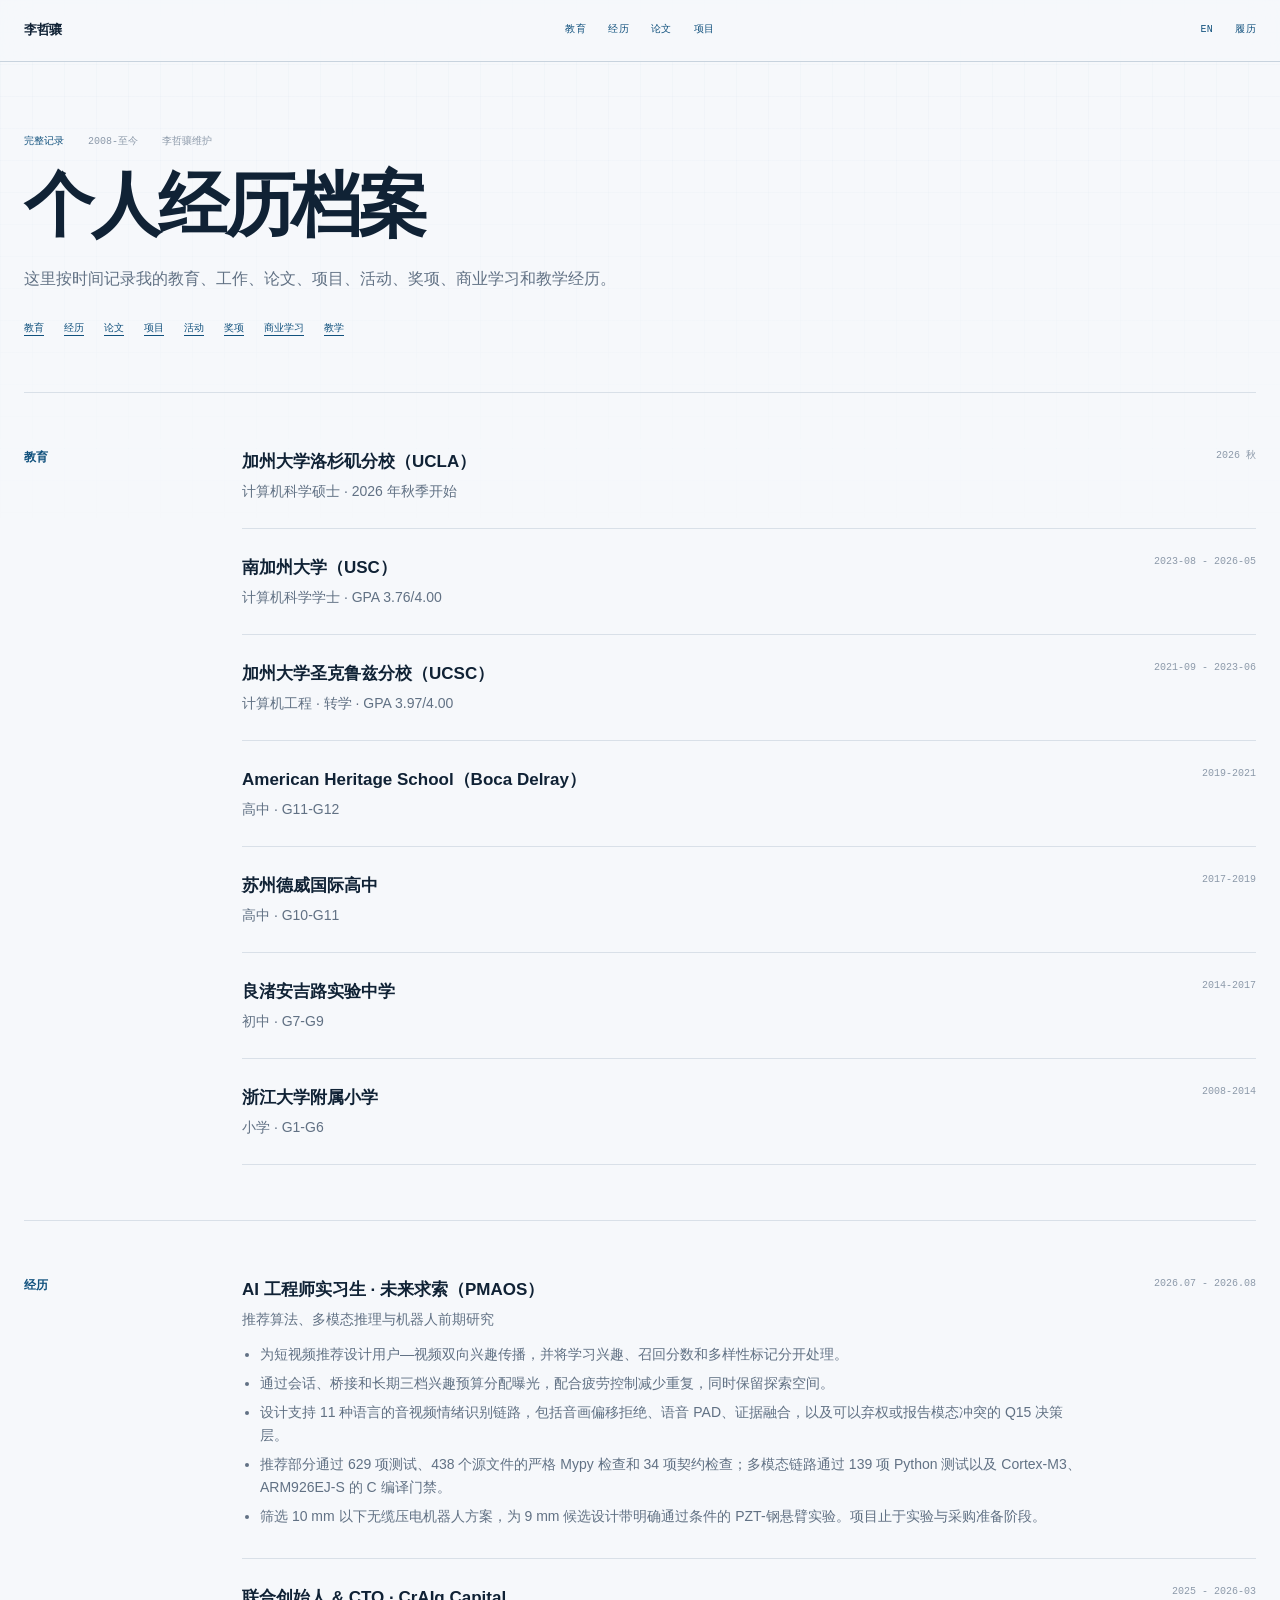
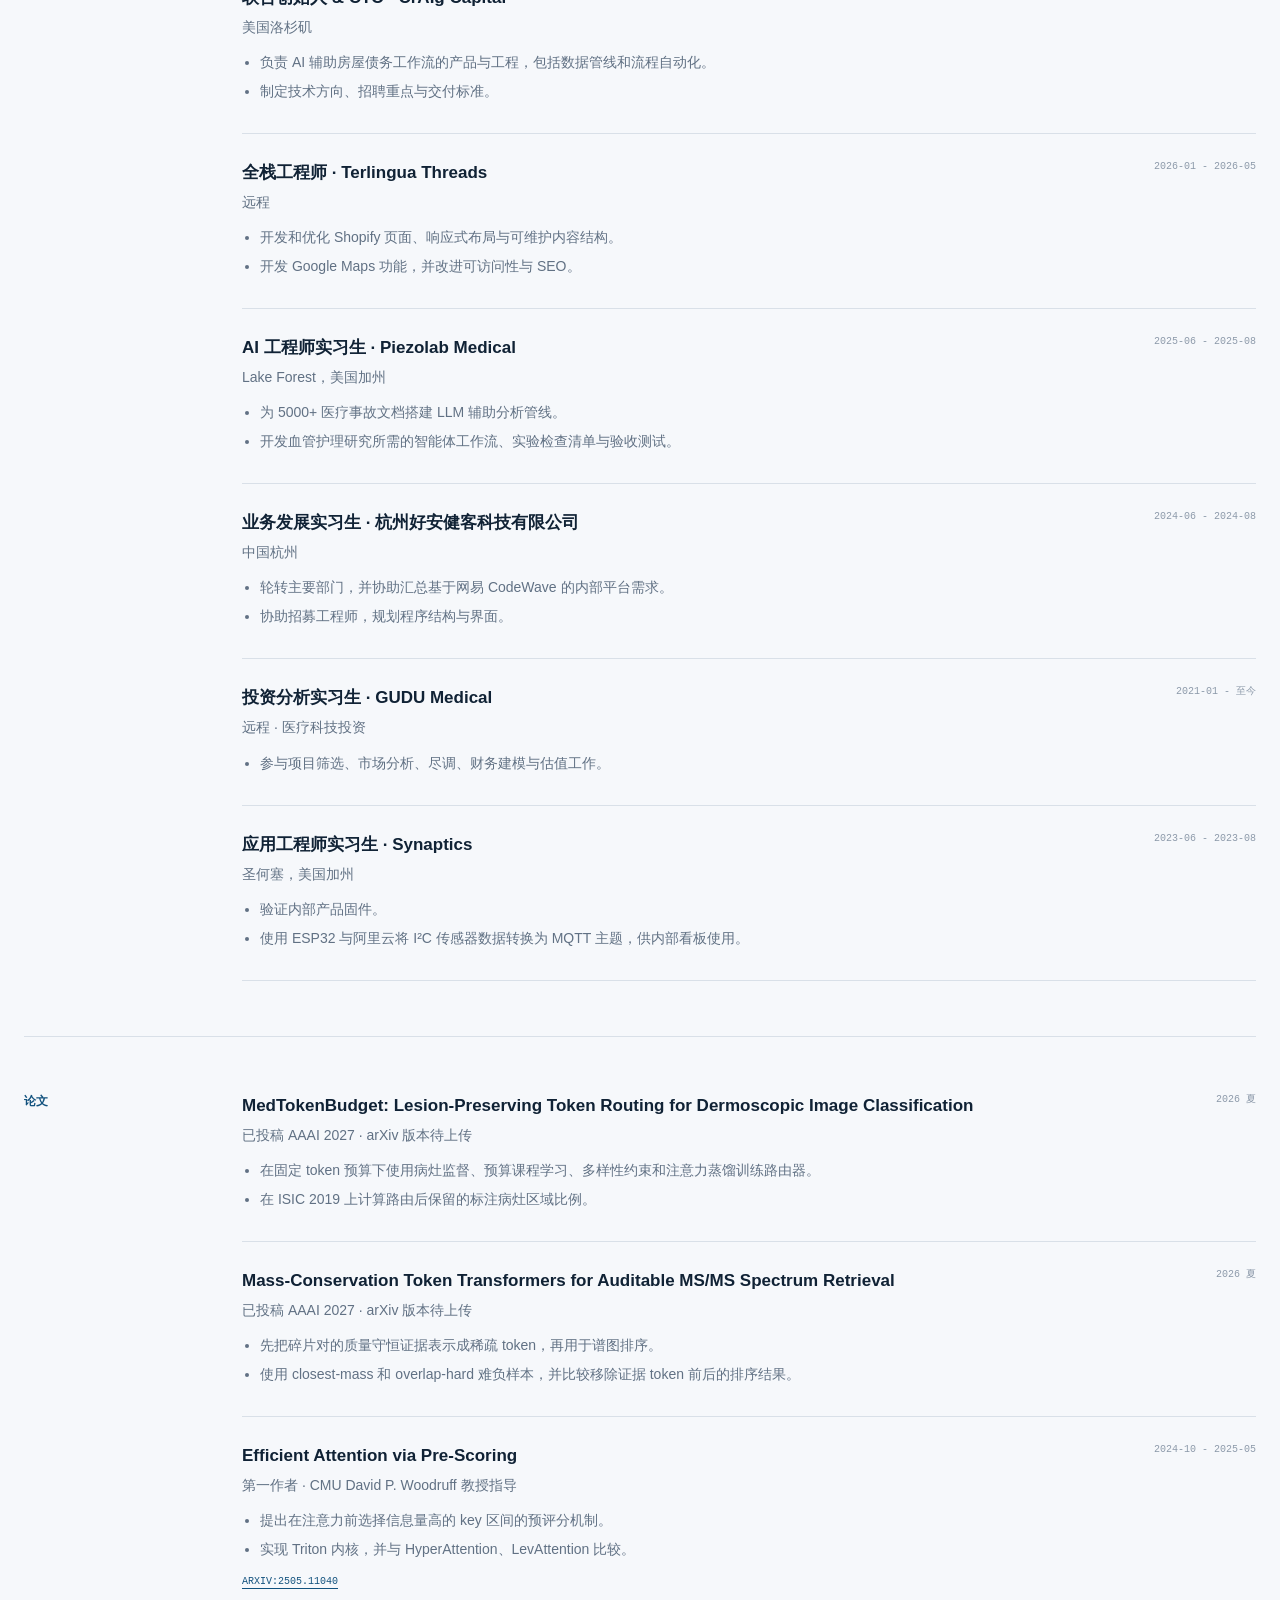
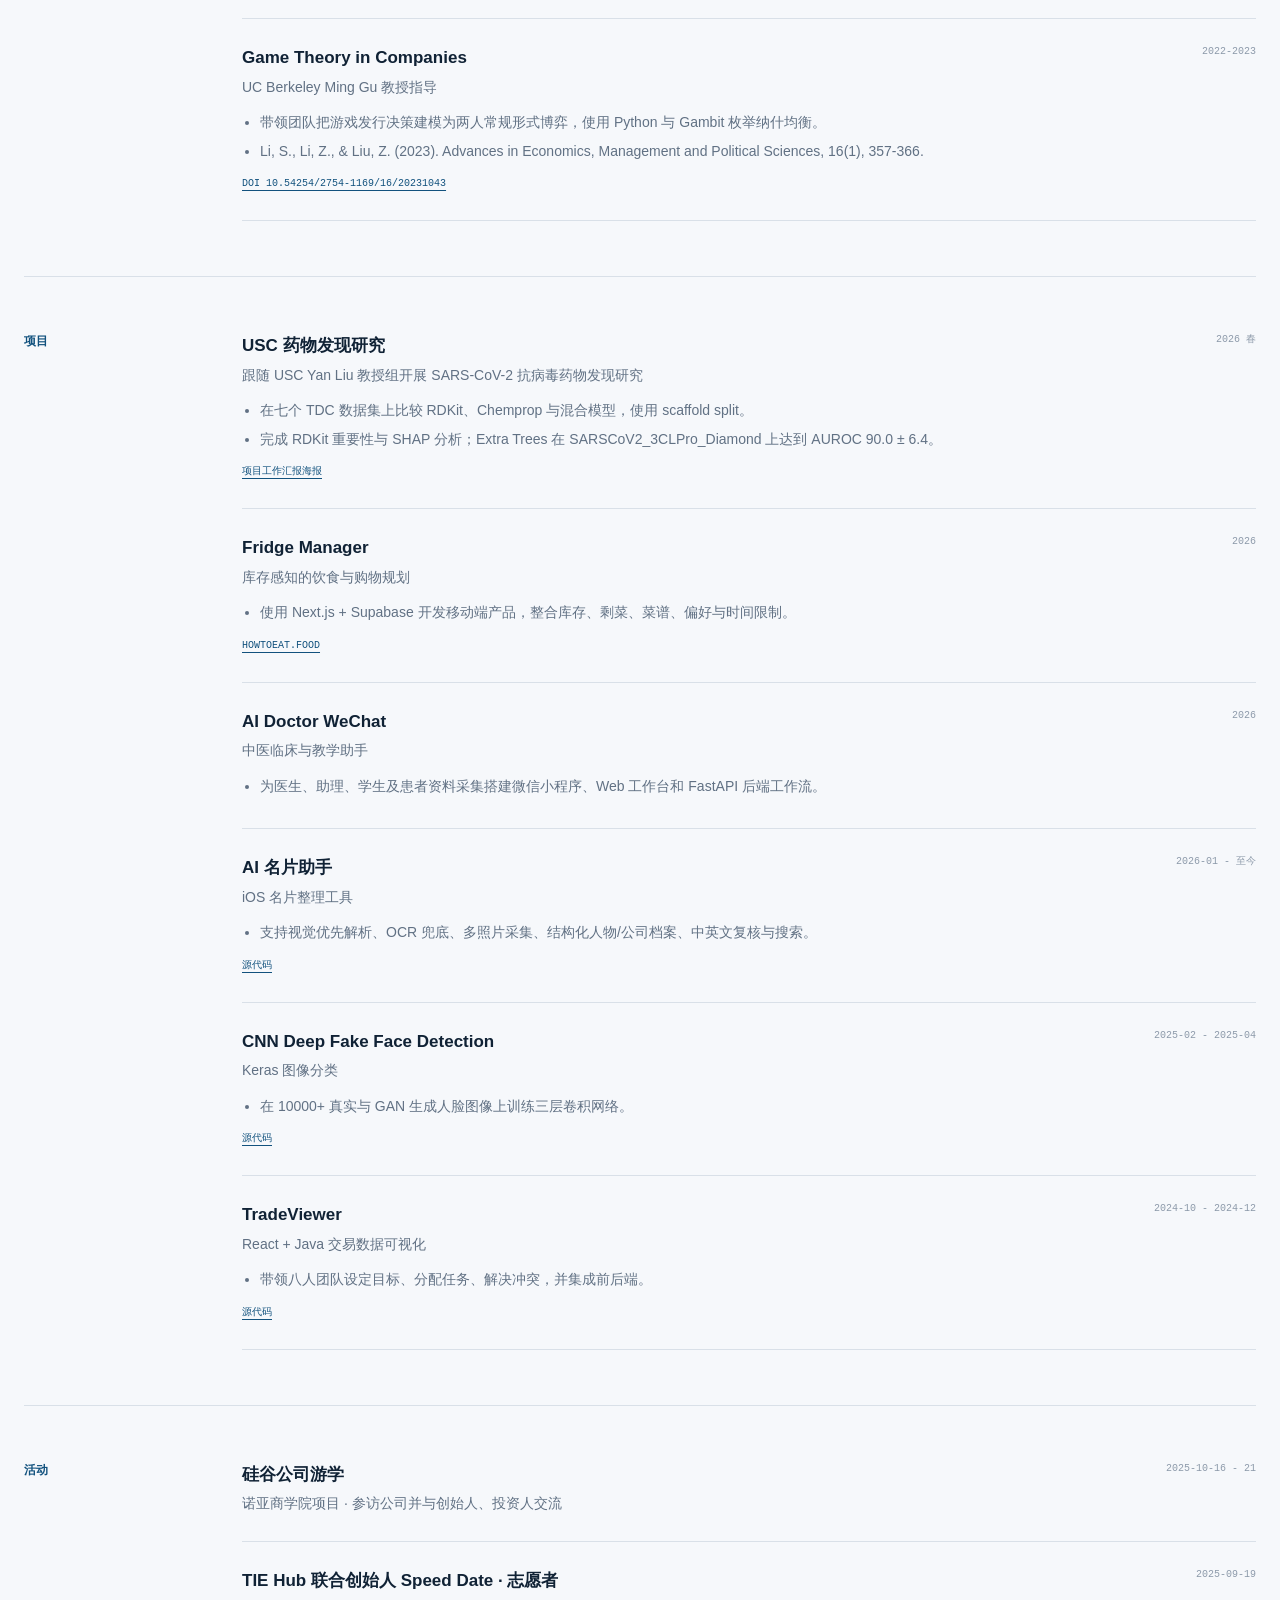
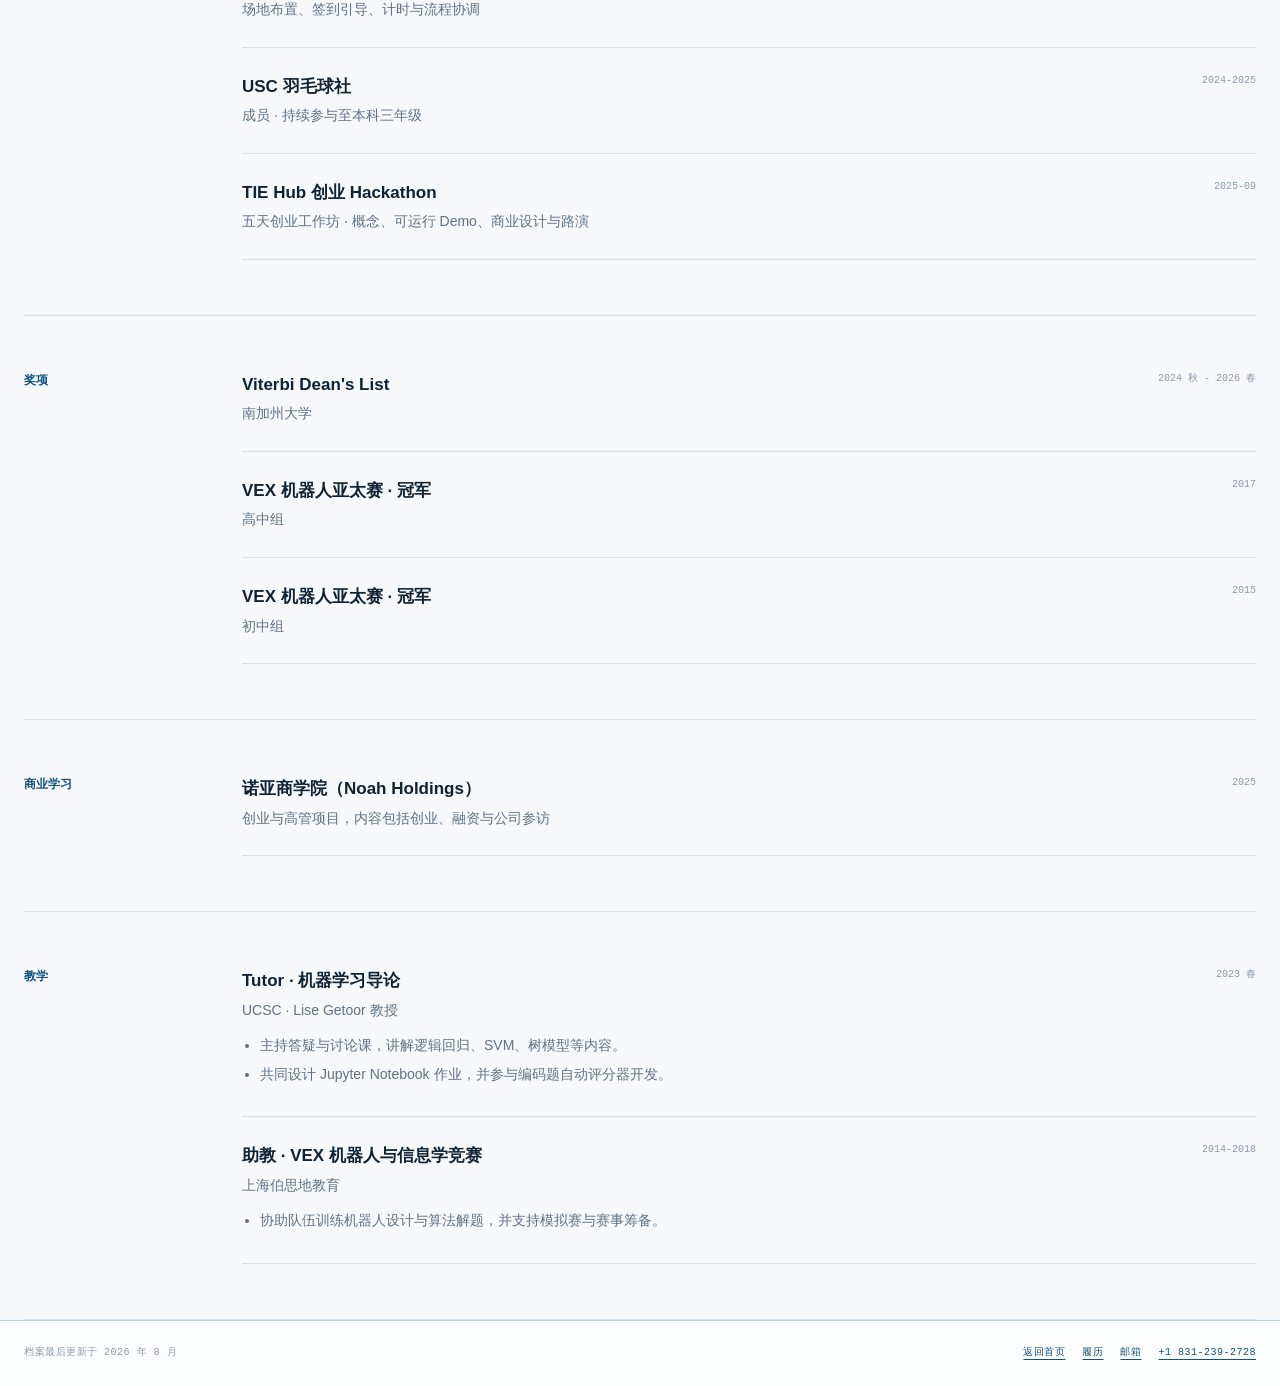
==== commit 28270d84: "Add teaching experience to English and Chinese CVs" ====
--- a/archive-zh.html
+++ b/archive-zh.html
@@ -73,7 +73,7 @@
     </div></section>
 
     <section id="teaching" class="shell archive-section"><h2>教学</h2><div class="record-list">
-      <article class="record"><div><h3>课程导师 · 机器学习导论</h3><p class="meta">UCSC · Lise Getoor 教授</p><ul><li>主持答疑与讨论课，讲解逻辑回归、SVM、树模型等内容。</li><li>共同设计 Jupyter Notebook 作业，并参与编码题自动评分器开发。</li></ul></div><time>2023 春</time></article>
+      <article class="record"><div><h3>Tutor · 机器学习导论</h3><p class="meta">UCSC · Lise Getoor 教授</p><ul><li>主持答疑与讨论课，讲解逻辑回归、SVM、树模型等内容。</li><li>共同设计 Jupyter Notebook 作业，并参与编码题自动评分器开发。</li></ul></div><time>2023 春</time></article>
       <article class="record"><div><h3>助教 · VEX 机器人与信息学竞赛</h3><p class="meta">上海伯思地教育</p><ul><li>协助队伍训练机器人设计与算法解题，并支持模拟赛与赛事筹备。</li></ul></div><time>2014-2018</time></article>
     </div></section>
   </main>
--- a/site.css
+++ b/site.css
@@ -914,6 +914,125 @@
   .home-page .content-section { padding: 41px 0 47px; }
 }
 
+/* One motion language: network node → section node → entry node. */
+.home-page .main-nav a,
+.home-page .header-actions a { font-size: 11px; }
+.home-page .identity-links a,
+.home-page .identity-copy a,
+.home-page .route-nav a {
+  font-size: 13px;
+  line-height: 1.5;
+  letter-spacing: .015em;
+}
+.home-page .status-line { font-size: 15px; line-height: 1.5; }
+.home-page .identity-copy a { color: var(--muted); }
+.home-page .route-nav a { padding-block: 7px; color: var(--muted); }
+.home-page .route-nav a.is-active { color: var(--blue-deep); }
+.home-page .section-kicker,
+.home-page .stream-code,
+.home-page .entry-meta,
+.home-page .experience-list h3 span {
+  font-size: 12px;
+  font-weight: 650;
+  letter-spacing: .055em;
+}
+.home-page .domain-line span,
+.home-page .section-heading > time,
+.home-page .section-heading > span,
+.home-page .section-heading > a,
+.home-page .text-link,
+.home-page .quiet-link,
+.home-page .experience-list time { font-size: 11px; }
+.home-page .evidence-strip dt { font-size: 11px; font-weight: 600; }
+.home-page .evidence-strip dd { font-size: 12px; }
+.home-page .experience-list p { font-size: 14px; }
+.home-page .project-index { font-size: 11px; }
+.home-page .portrait-wrap::before { display: none; }
+.home-page .portrait-wrap::after { font-size: 10px; opacity: .88; }
+
+.home-page .workstream,
+.home-page .paper-entry,
+.home-page .project-list article,
+.home-page .experience-list article {
+  position: relative;
+  overflow: visible;
+  transform: translateX(0);
+  transition: transform 260ms var(--ease-standard);
+}
+.home-page .workstream::before { display: none; }
+.home-page .workstream::after,
+.home-page .paper-entry::after,
+.home-page .project-list article::after,
+.home-page .experience-list article::after {
+  content: "";
+  position: absolute;
+  inset: 27px auto auto -14px;
+  z-index: 3;
+  width: 7px;
+  height: 7px;
+  border: 1px solid var(--line-strong);
+  border-radius: 50%;
+  background: var(--paper);
+  opacity: .5;
+  transform: scale(.72);
+  transition: opacity 180ms ease-out, transform 240ms var(--ease-standard), border-color 180ms ease-out, background-color 180ms ease-out, box-shadow 240ms ease-out;
+  pointer-events: none;
+}
+.home-page .workstream:hover::after,
+.home-page .workstream:focus-within::after,
+.home-page .paper-entry:hover::after,
+.home-page .paper-entry:focus-within::after,
+.home-page .project-list article:hover::after,
+.home-page .project-list article:focus-within::after,
+.home-page .experience-list article:hover::after,
+.home-page .experience-list article:focus-within::after {
+  border-color: var(--blue);
+  background: var(--blue);
+  box-shadow: 0 0 0 5px rgba(39,116,174,.12);
+  opacity: 1;
+  transform: scale(1);
+}
+.home-page .workstream:hover,
+.home-page .workstream:focus-within,
+.home-page .paper-entry:hover,
+.home-page .paper-entry:focus-within,
+.home-page .project-list article:hover,
+.home-page .project-list article:focus-within,
+.home-page .experience-list article:hover,
+.home-page .experience-list article:focus-within,
+html.motion-ready .home-page .content-section.is-visible .workstream:hover,
+html.motion-ready .home-page .content-section.is-visible .paper-entry:hover,
+html.motion-ready .home-page .content-section.is-visible .project-list article:hover,
+html.motion-ready .home-page .content-section.is-visible .experience-list article:hover { transform: translateX(4px); }
+.home-page .workstream:hover h3,
+.home-page .paper-entry:hover h3 { transform: none; }
+.home-page .workstream:hover .evidence-strip dd { transform: none; }
+.home-page .workstream::after,
+.home-page .paper-entry::after,
+.home-page .project-list article::after,
+.home-page .experience-list article::after { background-image: none; }
+.home-page .project-list article:hover .project-index {
+  background: var(--blue);
+  color: #fff;
+  transform: scale(1.06);
+}
+.home-page .paper-entry:hover .review-watermark {
+  opacity: .18;
+  transform: rotate(-4deg);
+}
+
+.site-footer .shell { font-size: 10px; }
+.archive-hero .folio,
+.archive-nav a,
+.record time,
+.record a { font-size: 10px; }
+.record .meta,
+.record li { font-size: 14px; }
+
+@media (max-width: 650px) {
+  .home-page .route-nav a { padding-block: 2px; }
+}
+
 @media (prefers-reduced-motion: reduce) {
   html { scroll-behavior: auto; }
   *, *::before, *::after { animation-duration: .01ms !important; animation-iteration-count: 1 !important; transition-duration: .01ms !important; scroll-behavior: auto !important; }
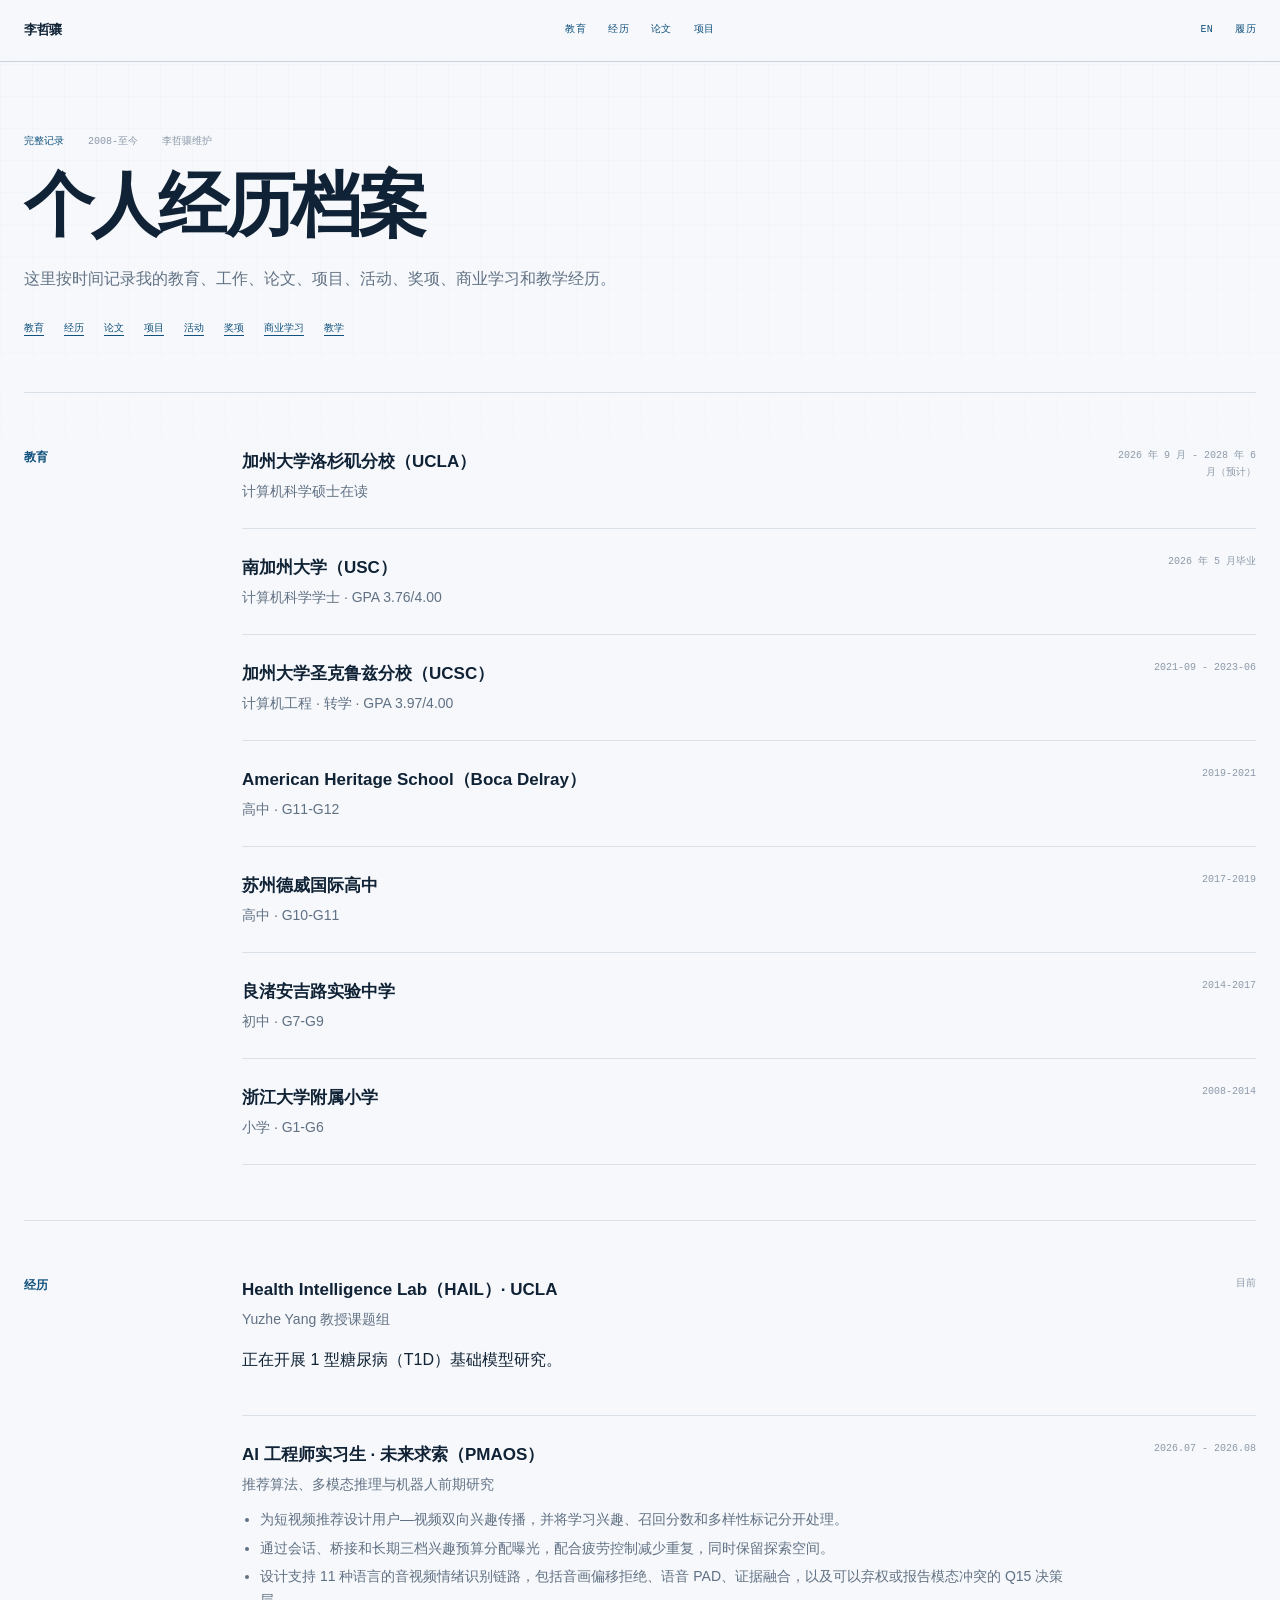
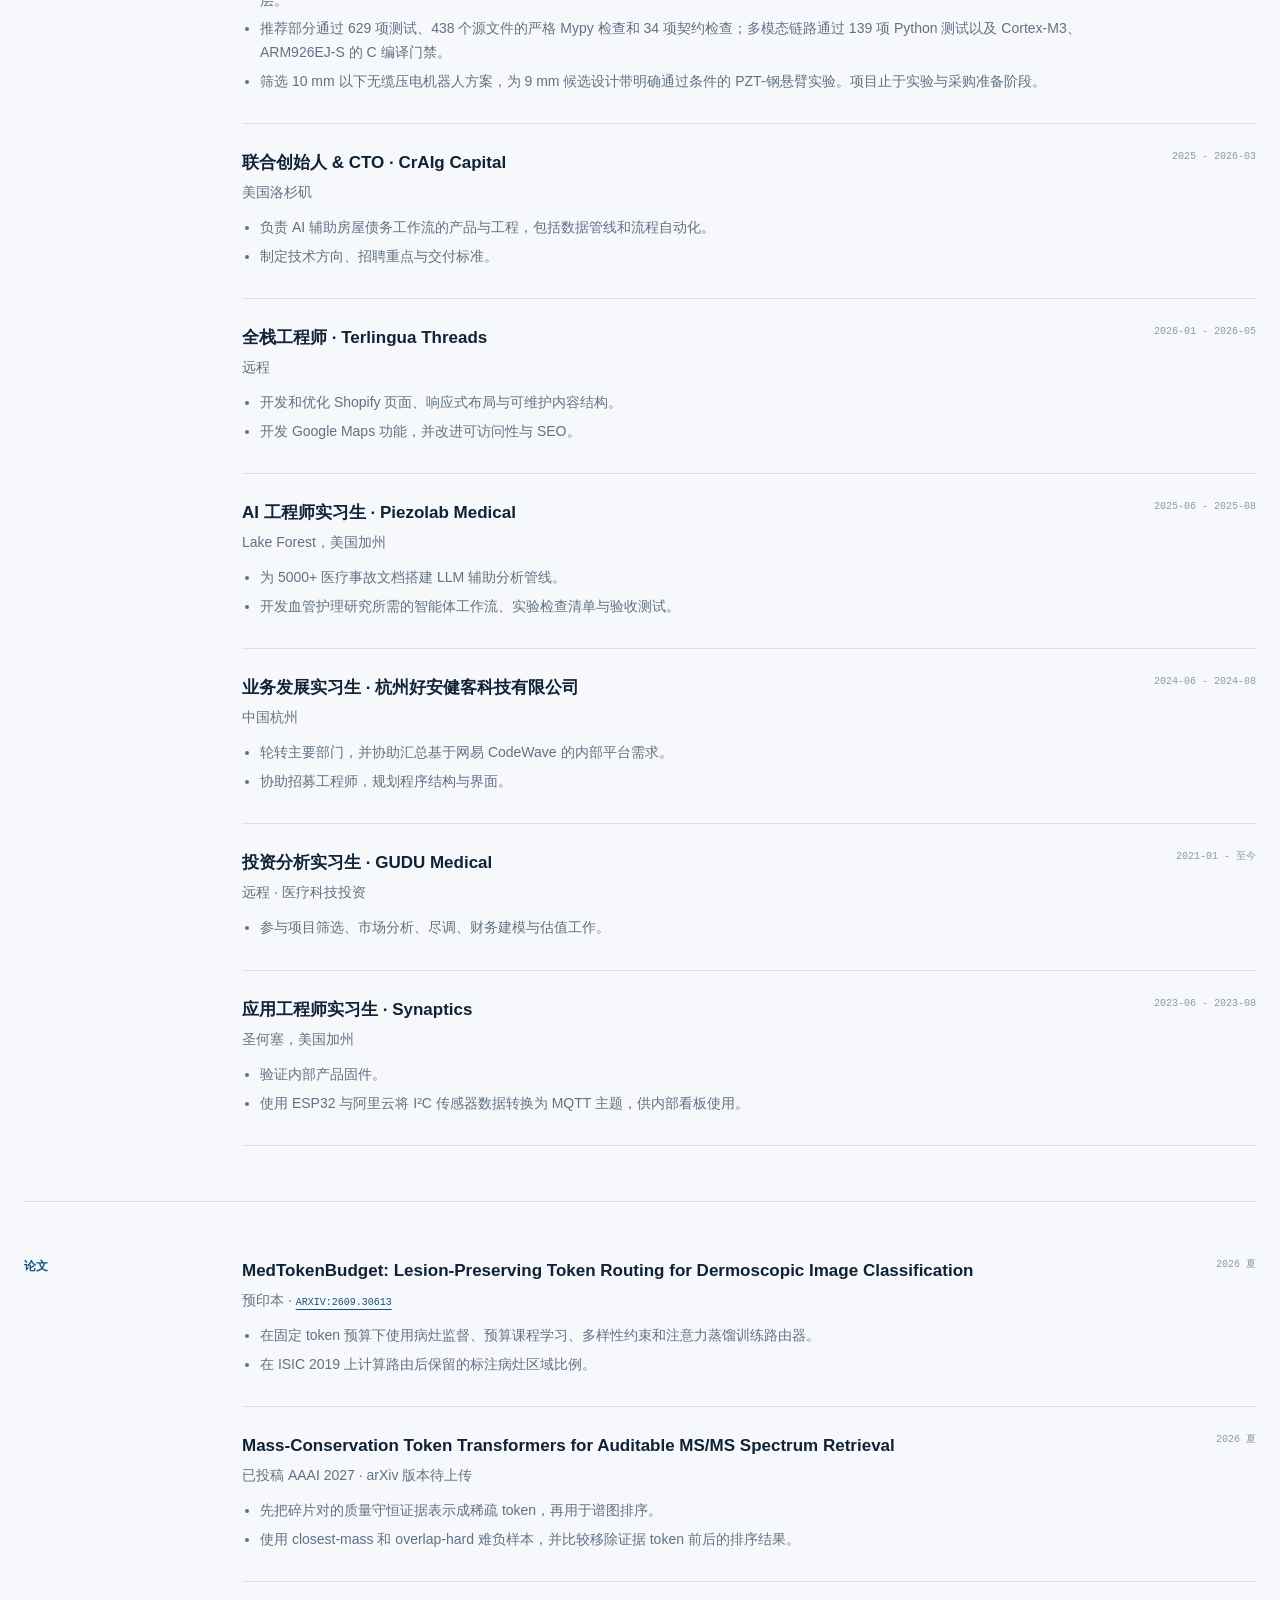
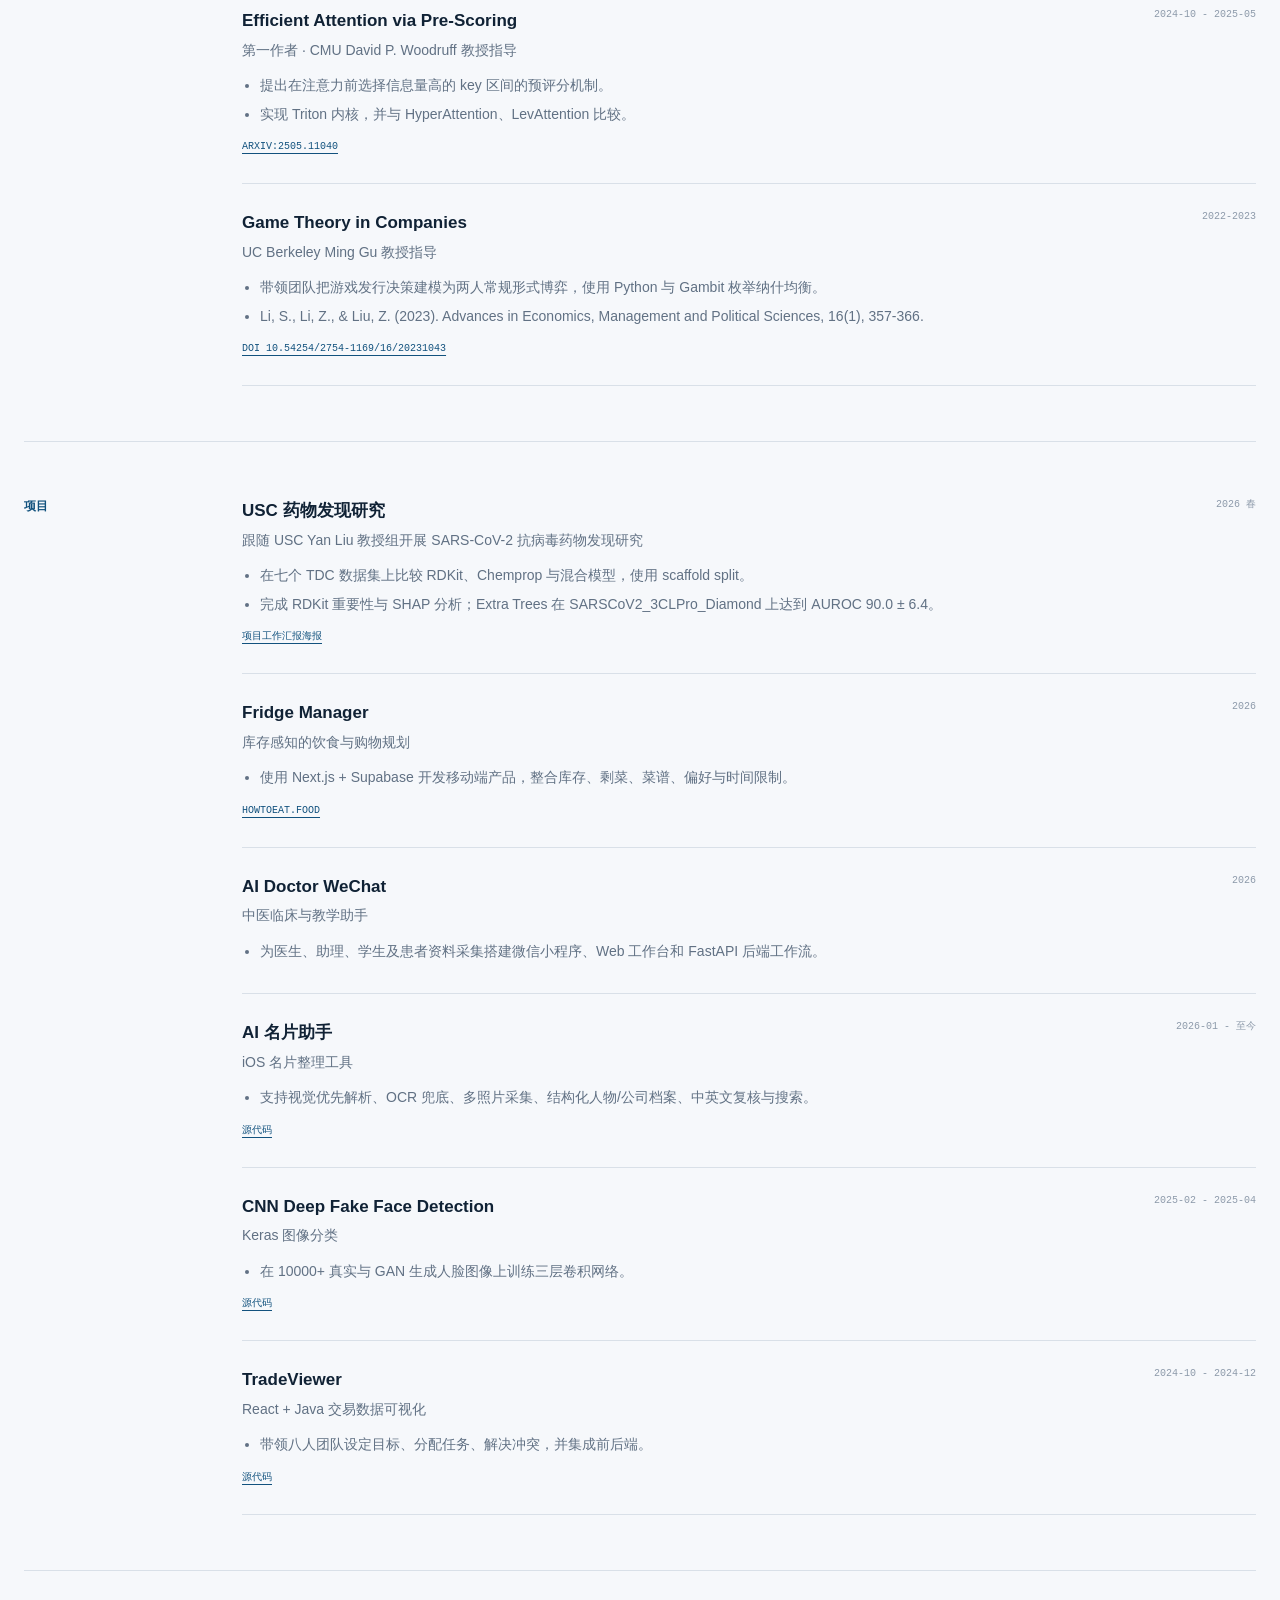
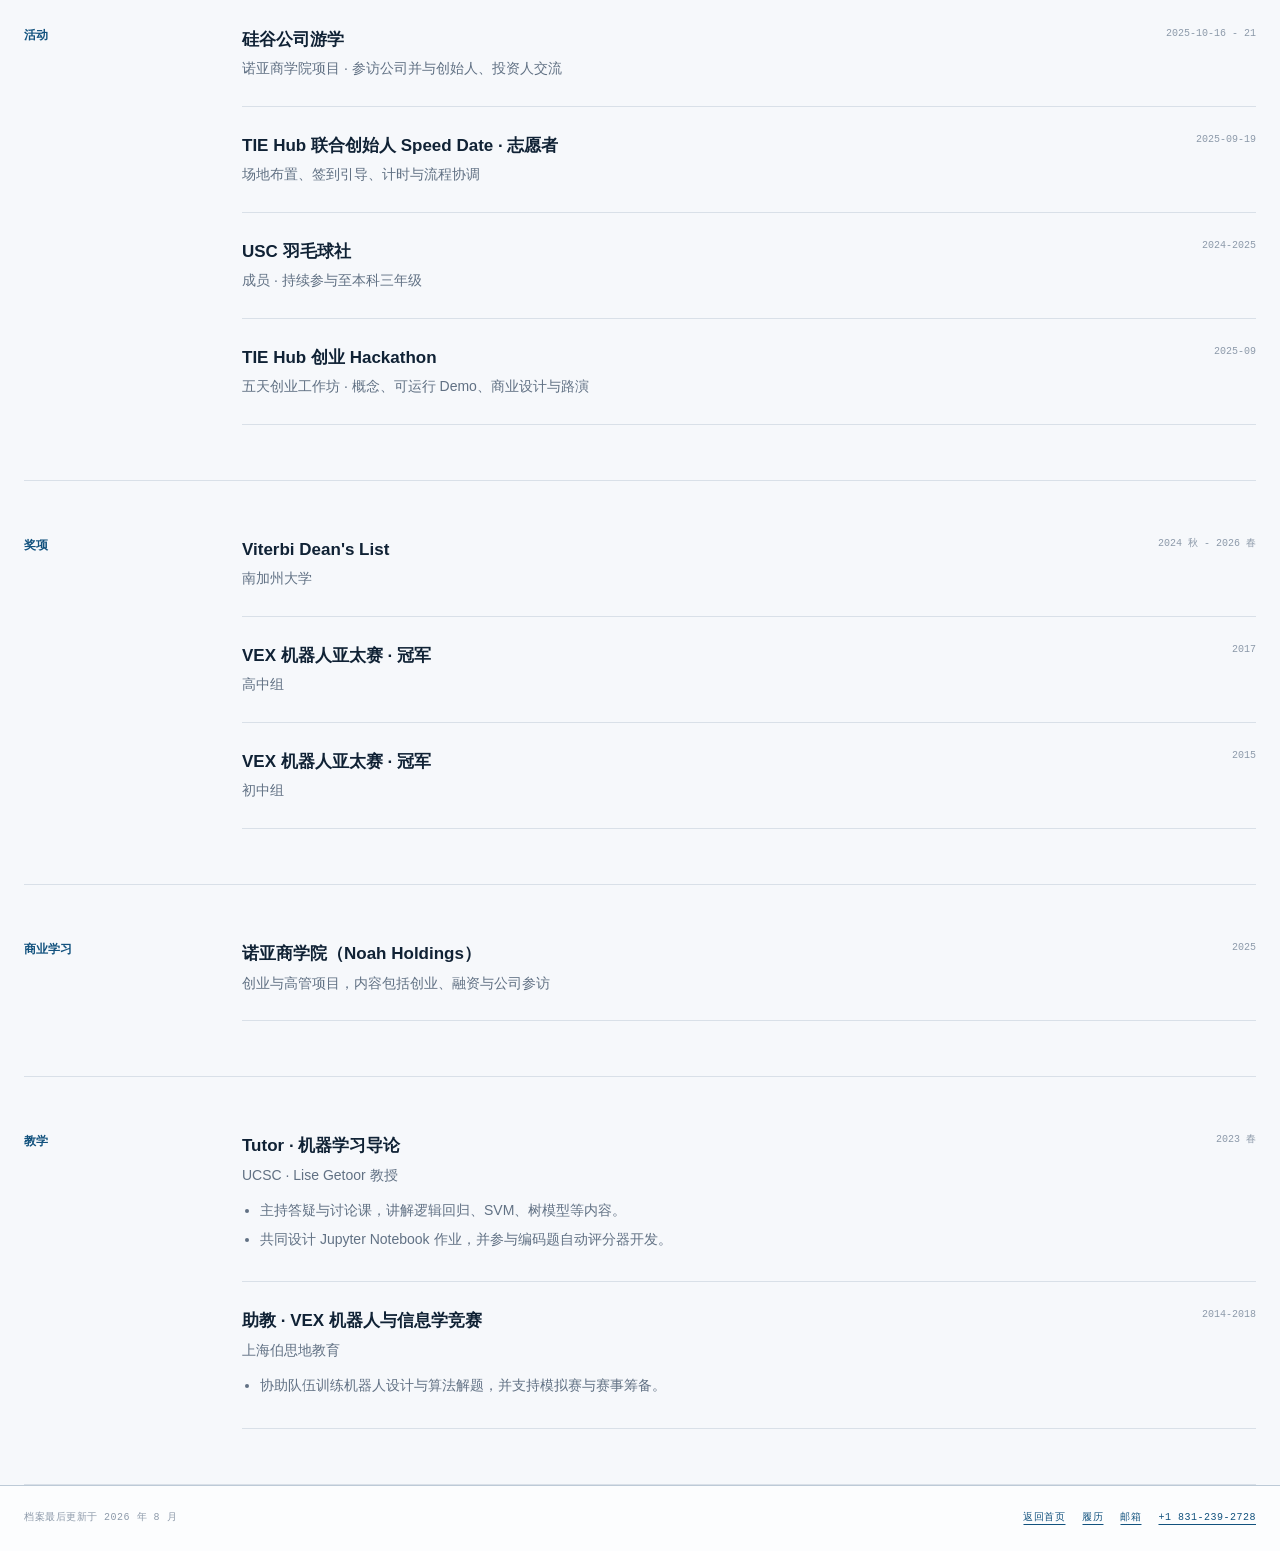
==== commit c52907a2: "Update academic and research profile details" ====
--- a/archive-zh.html
+++ b/archive-zh.html
@@ -20,8 +20,8 @@
     </div>
 
     <section id="education" class="shell archive-section"><h2>教育</h2><div class="record-list">
-      <article class="record"><div><h3>加州大学洛杉矶分校（UCLA）</h3><p class="meta">计算机科学硕士 · 2026 年秋季开始</p></div><time>2026 秋</time></article>
-      <article class="record"><div><h3>南加州大学（USC）</h3><p class="meta">计算机科学学士 · GPA 3.76/4.00</p></div><time>2023-08 - 2026-05</time></article>
+      <article class="record"><div><h3>加州大学洛杉矶分校（UCLA）</h3><p class="meta">计算机科学硕士在读</p></div><time>2026 年 9 月 - 2028 年 6 月（预计）</time></article>
+      <article class="record"><div><h3>南加州大学（USC）</h3><p class="meta">计算机科学学士 · GPA 3.76/4.00</p></div><time>2026 年 5 月毕业</time></article>
       <article class="record"><div><h3>加州大学圣克鲁兹分校（UCSC）</h3><p class="meta">计算机工程 · 转学 · GPA 3.97/4.00</p></div><time>2021-09 - 2023-06</time></article>
       <article class="record"><div><h3>American Heritage School（Boca Delray）</h3><p class="meta">高中 · G11-G12</p></div><time>2019-2021</time></article>
       <article class="record"><div><h3>苏州德威国际高中</h3><p class="meta">高中 · G10-G11</p></div><time>2017-2019</time></article>
@@ -30,6 +30,7 @@
     </div></section>
 
     <section id="experience" class="shell archive-section"><h2>经历</h2><div class="record-list">
+      <article class="record"><div><h3>Health Intelligence Lab（HAIL）· UCLA</h3><p class="meta">Yuzhe Yang 教授课题组</p><p>正在开展 1 型糖尿病（T1D）基础模型研究。</p></div><time>目前</time></article>
       <article class="record"><div><h3>AI 工程师实习生 · 未来求索（PMAOS）</h3><p class="meta">推荐算法、多模态推理与机器人前期研究</p><ul><li>为短视频推荐设计用户—视频双向兴趣传播，并将学习兴趣、召回分数和多样性标记分开处理。</li><li>通过会话、桥接和长期三档兴趣预算分配曝光，配合疲劳控制减少重复，同时保留探索空间。</li><li>设计支持 11 种语言的音视频情绪识别链路，包括音画偏移拒绝、语音 PAD、证据融合，以及可以弃权或报告模态冲突的 Q15 决策层。</li><li>推荐部分通过 629 项测试、438 个源文件的严格 Mypy 检查和 34 项契约检查；多模态链路通过 139 项 Python 测试以及 Cortex-M3、ARM926EJ-S 的 C 编译门禁。</li><li>筛选 10 mm 以下无缆压电机器人方案，为 9 mm 候选设计带明确通过条件的 PZT-钢悬臂实验。项目止于实验与采购准备阶段。</li></ul></div><time>2026.07 - 2026.08</time></article>
       <article class="record"><div><h3>联合创始人 &amp; CTO · CrAIg Capital</h3><p class="meta">美国洛杉矶</p><ul><li>负责 AI 辅助房屋债务工作流的产品与工程，包括数据管线和流程自动化。</li><li>制定技术方向、招聘重点与交付标准。</li></ul></div><time>2025 - 2026-03</time></article>
       <article class="record"><div><h3>全栈工程师 · Terlingua Threads</h3><p class="meta">远程</p><ul><li>开发和优化 Shopify 页面、响应式布局与可维护内容结构。</li><li>开发 Google Maps 功能，并改进可访问性与 SEO。</li></ul></div><time>2026-01 - 2026-05</time></article>
@@ -40,7 +41,7 @@
     </div></section>
 
     <section id="research" class="shell archive-section"><h2>论文</h2><div class="record-list">
-      <article class="record"><div><h3>MedTokenBudget: Lesion-Preserving Token Routing for Dermoscopic Image Classification</h3><p class="meta">已投稿 AAAI 2027 · arXiv 版本待上传</p><ul><li>在固定 token 预算下使用病灶监督、预算课程学习、多样性约束和注意力蒸馏训练路由器。</li><li>在 ISIC 2019 上计算路由后保留的标注病灶区域比例。</li></ul></div><time>2026 夏</time></article>
+      <article class="record"><div><h3>MedTokenBudget: Lesion-Preserving Token Routing for Dermoscopic Image Classification</h3><p class="meta">预印本 · <a href="https://arxiv.org/abs/2609.30613" target="_blank" rel="noopener">arXiv:2609.30613</a></p><ul><li>在固定 token 预算下使用病灶监督、预算课程学习、多样性约束和注意力蒸馏训练路由器。</li><li>在 ISIC 2019 上计算路由后保留的标注病灶区域比例。</li></ul></div><time>2026 夏</time></article>
       <article class="record"><div><h3>Mass-Conservation Token Transformers for Auditable MS/MS Spectrum Retrieval</h3><p class="meta">已投稿 AAAI 2027 · arXiv 版本待上传</p><ul><li>先把碎片对的质量守恒证据表示成稀疏 token，再用于谱图排序。</li><li>使用 closest-mass 和 overlap-hard 难负样本，并比较移除证据 token 前后的排序结果。</li></ul></div><time>2026 夏</time></article>
       <article class="record"><div><h3>Efficient Attention via Pre-Scoring</h3><p class="meta">第一作者 · CMU David P. Woodruff 教授指导</p><ul><li>提出在注意力前选择信息量高的 key 区间的预评分机制。</li><li>实现 Triton 内核，并与 HyperAttention、LevAttention 比较。</li></ul><a href="https://arxiv.org/abs/2505.11040" target="_blank" rel="noopener">arXiv:2505.11040</a></div><time>2024-10 - 2025-05</time></article>
       <article class="record"><div><h3>Game Theory in Companies</h3><p class="meta">UC Berkeley Ming Gu 教授指导</p><ul><li>带领团队把游戏发行决策建模为两人常规形式博弈，使用 Python 与 Gambit 枚举纳什均衡。</li><li>Li, S., Li, Z., &amp; Liu, Z. (2023). Advances in Economics, Management and Political Sciences, 16(1), 357-366.</li></ul><a href="https://doi.org/10.54254/2754-1169/16/20231043" target="_blank" rel="noopener">DOI 10.54254/2754-1169/16/20231043</a></div><time>2022-2023</time></article>
--- a/site.css
+++ b/site.css
@@ -30,6 +30,7 @@
   line-height: 1.68;
   -webkit-font-smoothing: antialiased;
 }
+.home-page { overflow-x: clip; }
 body::before {
   content: "";
   position: fixed;
@@ -914,6 +915,223 @@
   .home-page .content-section { padding: 41px 0 47px; }
 }
 
+/* Parallax field notebook — one object, carried through the page's index language. */
+.home-page .intro {
+  min-height: 610px;
+  padding-top: 46px;
+  overflow: visible;
+  perspective: 1200px;
+}
+.home-page .intro > :not(.parallax-pad) { position: relative; z-index: 4; }
+.home-page .intro > .section-kicker,
+.home-page .intro h1,
+.home-page .intro-lede,
+.home-page .intro-copy,
+.home-page .domain-line { max-width: 49%; }
+.home-page .intro h1 { font-size: clamp(52px, 5.4vw, 72px); }
+.home-page .intro-lede { margin-top: 38px; font-size: clamp(21px, 2.1vw, 27px); }
+.home-page .domain-line { display: grid; grid-template-columns: 1fr; border-bottom: 0; }
+.home-page .domain-line span,
+.home-page .domain-line span + span { min-width: 0; padding: 9px 0; border-left: 0; border-bottom: 1px solid var(--line); }
+
+.home-page .intro > .parallax-pad {
+  --pad-scroll: 0px;
+  --pad-layer-back: 0px;
+  --pad-layer-mid: 0px;
+  --pad-layer-screen: 0px;
+  --pad-tilt-x: 0deg;
+  --pad-tilt-y: 0deg;
+  position: absolute;
+  top: 12px;
+  right: -26px;
+  z-index: 2;
+  width: min(44%, 430px);
+  aspect-ratio: .79;
+  transform: translate3d(0, var(--pad-scroll), 0) rotateX(var(--pad-tilt-x)) rotateY(var(--pad-tilt-y)) rotateZ(2.2deg);
+  transform-style: preserve-3d;
+  transition: transform 180ms var(--ease-standard);
+}
+.js .intro > .parallax-pad { animation: pad-arrive 760ms var(--ease-standard) 90ms both; }
+.pad-shadow,
+.pad-sheet,
+.pad-body { position: absolute; inset: 0; border: 1px solid var(--line-strong); }
+.pad-shadow {
+  background: rgba(18, 82, 126, .14);
+  filter: blur(18px);
+  opacity: .68;
+  transform: translate3d(20px, 30px, -50px) scale(.96);
+}
+.pad-sheet {
+  background: var(--surface);
+  transform-origin: 20% 80%;
+  transition: transform 180ms var(--ease-standard);
+}
+.pad-sheet-back { transform: translate3d(-24px, calc(18px + var(--pad-layer-back)), -34px) rotate(-4deg); opacity: .78; }
+.pad-sheet-mid { transform: translate3d(-12px, calc(9px + var(--pad-layer-mid)), -18px) rotate(-1.4deg); background: var(--blue-wash); }
+.pad-body {
+  overflow: hidden;
+  background:
+    linear-gradient(rgba(39,116,174,.052) 1px, transparent 1px),
+    linear-gradient(90deg, rgba(39,116,174,.052) 1px, transparent 1px),
+    rgba(255,255,255,.96);
+  background-size: 26px 26px;
+  box-shadow: inset 7px 0 0 rgba(39,116,174,.075);
+  transform: translateZ(1px);
+}
+.pad-body::before {
+  content: "";
+  position: absolute;
+  inset: 0;
+  z-index: 2;
+  pointer-events: none;
+  background: linear-gradient(120deg, rgba(255,255,255,.72), transparent 28%, transparent 72%, rgba(39,116,174,.04));
+}
+.pad-binding {
+  position: absolute;
+  left: -1px;
+  z-index: 5;
+  width: 28px;
+  height: 5px;
+  border-radius: 0 4px 4px 0;
+  background: var(--ink);
+  box-shadow: 0 1px 0 rgba(255,255,255,.5);
+}
+.pad-binding:nth-of-type(1) { top: 17%; }
+.pad-binding:nth-of-type(2) { top: 38%; }
+.pad-binding:nth-of-type(3) { top: 59%; }
+.pad-binding:nth-of-type(4) { top: 80%; }
+.pad-head,
+.pad-readout {
+  position: absolute;
+  left: 39px;
+  right: 26px;
+  z-index: 4;
+  display: flex;
+  align-items: center;
+  justify-content: space-between;
+  font-family: var(--mono);
+  font-size: 10px;
+  letter-spacing: .075em;
+  text-transform: uppercase;
+}
+.pad-head { top: 25px; padding-bottom: 12px; color: var(--faint); border-bottom: 1px solid var(--line-strong); }
+.pad-head span:first-child { color: var(--blue-deep); font-weight: 700; }
+.pad-readout { bottom: 28px; align-items: flex-end; padding-top: 13px; border-top: 1px solid var(--line-strong); }
+.pad-readout span { color: var(--blue-deep); font-size: 12px; font-weight: 700; }
+.pad-readout strong { max-width: 160px; color: var(--faint); font-size: 8px; font-weight: 500; text-align: right; }
+.parallax-pad .system-field {
+  position: absolute;
+  top: 64px;
+  left: 33px;
+  width: calc(100% - 53px);
+  height: calc(100% - 139px);
+  opacity: .92;
+  mask-image: none;
+  -webkit-mask-image: none;
+  transform: translate3d(0, var(--pad-layer-screen), 0);
+}
+.pad-axis { position: absolute; inset: 78px 34px 91px 47px; z-index: 3; pointer-events: none; }
+.pad-axis::before,
+.pad-axis::after { content: ""; position: absolute; background: rgba(39,116,174,.18); }
+.pad-axis::before { left: 0; bottom: 0; width: 100%; height: 1px; }
+.pad-axis::after { left: 0; top: 0; width: 1px; height: 100%; }
+.pad-axis i { position: absolute; bottom: -3px; width: 1px; height: 7px; background: var(--blue); }
+.pad-axis i:nth-child(1) { left: 20%; }
+.pad-axis i:nth-child(2) { left: 40%; }
+.pad-axis i:nth-child(3) { left: 60%; }
+.pad-axis i:nth-child(4) { left: 80%; }
+
+.home-page .content-section { isolation: isolate; }
+.home-page .content-section::before { z-index: 2; }
+.home-page .content-section > * { position: relative; z-index: 2; }
+.home-page .section-heading > time,
+.home-page .section-heading > span,
+.home-page .section-heading > a { padding-left: 12px; background: var(--paper); }
+.home-page .content-section::after {
+  content: attr(data-order);
+  top: 22px;
+  right: -12px;
+  left: auto;
+  z-index: 0;
+  width: auto;
+  height: auto;
+  border: 0;
+  border-radius: 0;
+  color: rgba(39,116,174,.065);
+  background: transparent;
+  box-shadow: none;
+  font-family: var(--mono);
+  font-size: clamp(76px, 10vw, 132px);
+  font-weight: 700;
+  letter-spacing: -.08em;
+  line-height: 1;
+  opacity: 1;
+  transform: translate3d(0, var(--section-drift, 0px), 0);
+  transition: none;
+  pointer-events: none;
+}
+.home-page .content-section.is-current::after { color: rgba(39,116,174,.09); background: transparent; box-shadow: none; }
+
+@keyframes pad-arrive {
+  from { opacity: 0; transform: translate3d(34px, 18px, 0) rotateX(-4deg) rotateY(-9deg) rotateZ(5deg); }
+  to { opacity: 1; transform: translate3d(0, var(--pad-scroll), 0) rotateX(var(--pad-tilt-x)) rotateY(var(--pad-tilt-y)) rotateZ(2.2deg); }
+}
+
+@media (hover: hover) and (pointer: fine) {
+  .parallax-pad:hover .pad-sheet-back { transform: translate3d(-30px, calc(23px + var(--pad-layer-back)), -34px) rotate(-5.2deg); }
+  .parallax-pad:hover .pad-sheet-mid { transform: translate3d(-16px, calc(12px + var(--pad-layer-mid)), -18px) rotate(-2.1deg); }
+}
+
+@media (max-width: 900px) {
+  .home-page .intro > .section-kicker,
+  .home-page .intro h1,
+  .home-page .intro-lede,
+  .home-page .intro-copy,
+  .home-page .domain-line { max-width: 52%; }
+  .home-page .intro > .parallax-pad { right: -18px; width: 43%; }
+  .pad-head, .pad-readout { left: 30px; right: 18px; font-size: 8px; }
+  .pad-readout span { font-size: 10px; }
+  .pad-readout strong { max-width: 110px; font-size: 7px; }
+}
+
+@media (max-width: 650px) {
+  .home-page .intro {
+    display: grid;
+    grid-template-columns: 1fr;
+    min-height: 0;
+    padding-top: 4px;
+    perspective: none;
+  }
+  .home-page .intro > .section-kicker { grid-row: 1; }
+  .home-page .intro h1 { grid-row: 2; }
+  .home-page .intro > .parallax-pad {
+    position: relative;
+    top: auto;
+    right: auto;
+    grid-row: 3;
+    width: min(88%, 390px);
+    margin: 38px auto 22px;
+    transform: rotateZ(1.4deg);
+  }
+  .home-page .intro-lede { grid-row: 4; }
+  .home-page .intro-copy { grid-row: 5; }
+  .home-page .domain-line { grid-row: 6; }
+  .home-page .intro > .section-kicker,
+  .home-page .intro h1,
+  .home-page .intro-lede,
+  .home-page .intro-copy,
+  .home-page .domain-line { max-width: none; }
+  .home-page .intro-lede { margin-top: 22px; }
+  .home-page .content-section::after { right: 0; font-size: 74px; }
+}
+
+@media (prefers-reduced-motion: reduce) {
+  .parallax-pad,
+  .pad-sheet,
+  .home-page .content-section::after { transform: none !important; transition: none !important; }
+  .js .intro > .parallax-pad { animation: none; }
+}
+
 /* One motion language: network node → section node → entry node. */
 .home-page .main-nav a,
 .home-page .header-actions a { font-size: 11px; }
@@ -1042,3 +1260,393 @@
   .system-field { display: none; }
   .hero-field { background: linear-gradient(135deg, rgba(255,255,255,.58), rgba(233,242,249,.45)); }
 }
+
+/* Integrated field notebook: persistent index, live section readout, content lens. */
+@property --pad-scroll { syntax: "<length>"; inherits: true; initial-value: 0px; }
+@property --pad-layer-back { syntax: "<length>"; inherits: true; initial-value: 0px; }
+@property --pad-layer-mid { syntax: "<length>"; inherits: true; initial-value: 0px; }
+@property --pad-layer-screen { syntax: "<length>"; inherits: true; initial-value: 0px; }
+@property --section-drift { syntax: "<length>"; inherits: true; initial-value: 0px; }
+@media (min-width: 1001px) {
+  .home-page .field-layout {
+    grid-template-columns: 220px minmax(0, 1fr);
+    gap: 48px;
+    width: min(calc(100% - 48px), 1340px);
+  }
+  .home-page .journal {
+    display: grid;
+    grid-template-columns: minmax(0, 690px) minmax(300px, 360px);
+    column-gap: clamp(38px, 4vw, 62px);
+    align-items: start;
+  }
+  .home-page .journal > .intro,
+  .home-page .journal > .content-section { grid-column: 1; }
+  .home-page .journal > .intro { grid-row: 1; }
+  .home-page .journal > #work { grid-row: 2; }
+  .home-page .journal > #research { grid-row: 3; }
+  .home-page .journal > #projects { grid-row: 4; }
+  .home-page .journal > #experience { grid-row: 5; }
+  .home-page .journal > .parallax-pad {
+    position: sticky;
+    top: calc(var(--header) + 36px);
+    grid-column: 2;
+    grid-row: 1 / span 5;
+    align-self: start;
+    width: 100%;
+  }
+}
+
+.home-page .journal > .parallax-pad {
+  --pad-scroll: 0px;
+  --pad-scroll-x: 0px;
+  --pad-roll: 1.5deg;
+  --pad-scale: 1;
+  --pad-layer-back: 0px;
+  --pad-layer-mid: 0px;
+  --pad-layer-screen: 0px;
+  --pad-body-y: 0px;
+  --pad-detail-y: 0px;
+  --pad-head-y: 0px;
+  --pad-readout-y: 0px;
+  --pad-back-roll: -4deg;
+  --pad-mid-roll: -1.4deg;
+  --pad-tilt-x: 0deg;
+  --pad-tilt-y: 0deg;
+  z-index: 8;
+  aspect-ratio: .79;
+  transform: translate3d(var(--pad-scroll-x), var(--pad-scroll), 0) rotateX(var(--pad-tilt-x)) rotateY(var(--pad-tilt-y)) rotateZ(var(--pad-roll)) scale(var(--pad-scale));
+  transform-style: preserve-3d;
+  transform-origin: 52% 48%;
+  will-change: transform;
+}
+.js .journal > .parallax-pad { animation: notebook-arrive 720ms var(--ease-standard) 100ms both; }
+.home-page .intro {
+  min-height: 0;
+  padding: 5px 0 62px;
+  overflow: visible;
+}
+.home-page .intro > .section-kicker,
+.home-page .intro h1,
+.home-page .intro-lede,
+.home-page .intro-copy,
+.home-page .domain-line { max-width: none; }
+.home-page .intro h1 { font-size: clamp(52px, 5.2vw, 72px); }
+.home-page .intro-lede { margin-top: 34px; }
+.home-page .domain-line { display: flex; border-bottom: 1px solid var(--line); }
+.home-page .domain-line span { min-width: 0; padding: 11px 13px 10px 0; border-bottom: 0; }
+.home-page .domain-line span + span { padding-left: 14px; border-left: 1px solid var(--line); }
+
+.pad-detail {
+  position: absolute;
+  top: 46%;
+  left: 48px;
+  right: 34px;
+  z-index: 4;
+  padding: 15px 15px 14px;
+  border-left: 2px solid var(--blue);
+  background: rgba(255,255,255,.82);
+  backdrop-filter: blur(5px);
+  transform: translate3d(0, calc(-50% + var(--pad-detail-y)), 18px);
+  transition: opacity 180ms ease-out, transform 260ms var(--ease-standard);
+  will-change: transform;
+}
+.pad-detail.is-changing { opacity: .25; transform: translate3d(0, calc(-50% + var(--pad-detail-y) + 5px), 18px); }
+.pad-detail span { display: block; margin-bottom: 6px; color: var(--faint); font-family: var(--mono); font-size: 8px; letter-spacing: .08em; text-transform: uppercase; }
+.pad-detail strong { display: block; color: var(--ink); font-size: clamp(16px, 1.55vw, 21px); line-height: 1.22; }
+.pad-detail p { display: -webkit-box; margin: 8px 0 0; overflow: hidden; color: var(--muted); font-size: 11px; line-height: 1.5; -webkit-box-orient: vertical; -webkit-line-clamp: 3; }
+.pad-axis {
+  position: absolute;
+  inset: auto 34px 76px 47px;
+  z-index: 5;
+  display: flex;
+  justify-content: space-between;
+  height: 28px;
+}
+.pad-axis::before { top: 6px; bottom: auto; }
+.pad-axis::after { display: none; }
+.pad-axis a {
+  position: relative;
+  display: grid;
+  place-items: end center;
+  width: 24px;
+  color: var(--faint);
+  font-family: var(--mono);
+  font-size: 7px;
+  text-decoration: none;
+}
+.pad-axis a i {
+  position: absolute;
+  top: 2px;
+  left: 50%;
+  width: 9px;
+  height: 9px;
+  border: 1px solid var(--blue);
+  border-radius: 50%;
+  background: var(--surface);
+  transform: translateX(-50%) scale(.68);
+  transition: transform 180ms var(--ease-standard), background-color 180ms ease-out, box-shadow 180ms ease-out;
+}
+.pad-axis a:hover i,
+.pad-axis a:focus-visible i { transform: translateX(-50%) scale(1); }
+.pad-axis a.is-active { color: var(--blue-deep); font-weight: 700; }
+.pad-axis a.is-active i { background: var(--gold); border-color: #c39600; box-shadow: 0 0 0 4px rgba(255,202,56,.19); transform: translateX(-50%) scale(1); }
+
+/* The page map is one physical object with independently moving depth planes. */
+.home-page .journal > .parallax-pad .pad-sheet-back {
+  transform: translate3d(-24px, calc(18px + var(--pad-layer-back)), -34px) rotate(var(--pad-back-roll));
+  will-change: transform;
+}
+.home-page .journal > .parallax-pad .pad-sheet-mid {
+  transform: translate3d(-12px, calc(9px + var(--pad-layer-mid)), -18px) rotate(var(--pad-mid-roll));
+  will-change: transform;
+}
+.home-page .journal > .parallax-pad .pad-body {
+  transform: translate3d(0, var(--pad-body-y), 1px);
+  will-change: transform;
+}
+.home-page .journal > .parallax-pad .system-field {
+  transform: translate3d(0, var(--pad-layer-screen), 0) scale(1.08);
+  transform-origin: 50% 50%;
+  will-change: transform;
+}
+.home-page .journal > .parallax-pad .pad-head {
+  transform: translate3d(0, var(--pad-head-y), 22px);
+  will-change: transform;
+}
+.home-page .journal > .parallax-pad .pad-readout,
+.home-page .journal > .parallax-pad .pad-axis {
+  transform: translate3d(0, var(--pad-readout-y), 20px);
+  will-change: transform;
+}
+
+@keyframes notebook-arrive {
+  from { opacity: 0; transform: translate3d(30px, 16px, 0) rotateY(-7deg) rotateZ(4deg); }
+  to { opacity: 1; transform: translate3d(var(--pad-scroll-x), var(--pad-scroll), 0) rotateX(var(--pad-tilt-x)) rotateY(var(--pad-tilt-y)) rotateZ(var(--pad-roll)) scale(var(--pad-scale)); }
+}
+@keyframes section-depth {
+  from { --section-drift: 38px; }
+  to { --section-drift: -38px; }
+}
+
+@supports (animation-timeline: scroll()) {
+  .home-page .content-section::after {
+    animation: section-depth linear both;
+    animation-timeline: view();
+    animation-range: entry 0% exit 100%;
+  }
+}
+
+@media (max-width: 1000px) {
+  .home-page .journal { display: grid; grid-template-columns: 1fr; }
+  .home-page .journal > .intro { grid-row: 1; }
+  .home-page .journal > .parallax-pad {
+    position: relative;
+    top: auto;
+    right: auto;
+    grid-row: 2;
+    width: min(82%, 430px);
+    margin: 8px auto 56px;
+  }
+  .home-page .journal > #work { grid-row: 3; }
+  .home-page .journal > #research { grid-row: 4; }
+  .home-page .journal > #projects { grid-row: 5; }
+  .home-page .journal > #experience { grid-row: 6; }
+}
+
+@media (max-width: 650px) {
+  .home-page .journal > .parallax-pad { width: min(91%, 390px); margin-top: 0; margin-bottom: 44px; }
+  .pad-detail { left: 42px; right: 25px; }
+  .home-page .review-watermark { right: 0; font-size: 9px; }
+  .home-page .domain-line { display: grid; border-bottom: 0; }
+  .home-page .domain-line span,
+  .home-page .domain-line span + span { padding-left: 0; border-left: 0; border-bottom: 1px solid var(--line); }
+}
+
+@media (prefers-reduced-motion: reduce) {
+  .home-page .journal > .parallax-pad { transform: none !important; transition: none !important; }
+  .js .journal > .parallax-pad { animation: none; }
+  .pad-detail { transition: opacity 120ms linear; transform: translateY(-50%); }
+  .home-page .journal > .parallax-pad .pad-sheet-back { transform: translate3d(-24px, 18px, -34px) rotate(-4deg); }
+  .home-page .journal > .parallax-pad .pad-sheet-mid { transform: translate3d(-12px, 9px, -18px) rotate(-1.4deg); }
+  .home-page .journal > .parallax-pad .pad-body,
+  .home-page .journal > .parallax-pad .system-field,
+  .home-page .journal > .parallax-pad .pad-head,
+  .home-page .journal > .parallax-pad .pad-readout,
+  .home-page .journal > .parallax-pad .pad-axis { transform: none; }
+}
+
+/* Chapter field: the visualization belongs to the reading flow, not a loose prop. */
+.motion-ready .motion-item { opacity: 1; transform: translateY(12px); }
+.motion-ready .content-section.is-visible .motion-item {
+  opacity: 1;
+  transform: none;
+  transition: transform 480ms var(--ease-standard);
+  transition-delay: calc(var(--motion-delay, 0ms) * .55);
+}
+.home-page .journal { isolation: isolate; }
+.home-page .journal > .intro,
+.home-page .journal > .content-section { position: relative; z-index: 2; }
+.home-page .journal > .parallax-pad {
+  aspect-ratio: auto;
+  min-height: 520px;
+  transform: none !important;
+  animation: none !important;
+  pointer-events: none;
+}
+.home-page .journal > .parallax-pad .pad-shadow,
+.home-page .journal > .parallax-pad .pad-sheet,
+.home-page .journal > .parallax-pad .pad-binding { display: none; }
+.home-page .journal > .parallax-pad .pad-body {
+  overflow: visible;
+  border: 0;
+  background: transparent;
+  box-shadow: none;
+  transform: none;
+}
+.home-page .journal > .parallax-pad .pad-body::before { display: none; }
+.home-page .journal > .parallax-pad .system-field {
+  top: 46px;
+  right: -7%;
+  bottom: 62px;
+  left: 5%;
+  width: 102%;
+  height: auto;
+  opacity: .42;
+  transform: translate3d(0, var(--pad-layer-screen), 0) scale(1.13);
+  transform-origin: center;
+  mask-image: radial-gradient(ellipse at 60% 48%, #000 14%, rgba(0,0,0,.78) 48%, transparent 78%);
+  -webkit-mask-image: radial-gradient(ellipse at 60% 48%, #000 14%, rgba(0,0,0,.78) 48%, transparent 78%);
+}
+.home-page .journal > .parallax-pad .pad-head {
+  top: 10px;
+  left: 0;
+  right: 0;
+  padding-bottom: 10px;
+  transform: translate3d(0, var(--pad-head-y), 0);
+}
+.home-page .journal > .parallax-pad .pad-detail {
+  top: 43%;
+  left: 12px;
+  right: 8px;
+  border-left: 1px solid var(--blue);
+  background: rgba(246,248,251,.7);
+  transform: translate3d(0, calc(-50% + var(--pad-detail-y)), 0);
+}
+.home-page .journal > .parallax-pad .pad-readout {
+  right: 0;
+  bottom: 18px;
+  left: 0;
+  transform: translate3d(0, var(--pad-readout-y), 0);
+}
+.home-page .journal > .parallax-pad .pad-axis {
+  right: 0;
+  bottom: 66px;
+  left: 0;
+  pointer-events: auto;
+  transform: none;
+}
+.home-page .content-section::after {
+  transform: translate3d(0, var(--section-parallax, 0px), 0);
+  will-change: transform;
+}
+
+@media (max-width: 1000px) {
+  .home-page .journal {
+    display: grid;
+    grid-template-columns: 1fr;
+  }
+  .home-page .journal > .intro { grid-column: 1; grid-row: 1; }
+  .home-page .journal > #work { grid-column: 1; grid-row: 2; }
+  .home-page .journal > #research { grid-column: 1; grid-row: 3; }
+  .home-page .journal > #projects { grid-column: 1; grid-row: 4; }
+  .home-page .journal > #experience { grid-column: 1; grid-row: 5; }
+  .home-page .journal > .parallax-pad {
+    position: sticky;
+    top: calc(var(--header) + 20px);
+    grid-column: 1;
+    grid-row: 1 / span 5;
+    align-self: start;
+    justify-self: stretch;
+    width: 100%;
+    height: calc(100dvh - var(--header) - 40px);
+    min-height: 440px;
+    margin: 0;
+    opacity: 1;
+    z-index: 0;
+  }
+  .home-page .journal > .intro,
+  .home-page .journal > .content-section {
+    background: linear-gradient(90deg, rgba(246,248,251,.985) 0%, rgba(246,248,251,.94) 66%, rgba(246,248,251,.76) 100%);
+  }
+  .home-page .journal > .parallax-pad .pad-head,
+  .home-page .journal > .parallax-pad .pad-readout { display: none; }
+  .home-page .journal > .parallax-pad .system-field {
+    top: -4%;
+    right: -24%;
+    bottom: -4%;
+    left: 25%;
+    width: 104%;
+    opacity: .3;
+    mask-image: linear-gradient(90deg, transparent, #000 42%, #000 78%, transparent);
+    -webkit-mask-image: linear-gradient(90deg, transparent, #000 42%, #000 78%, transparent);
+  }
+  .home-page .journal > .parallax-pad .pad-detail {
+    top: 42%;
+    right: -2%;
+    left: auto;
+    width: 72%;
+    padding: 0;
+    border: 0;
+    background: transparent;
+    text-align: right;
+    opacity: .13;
+    backdrop-filter: none;
+  }
+  .home-page .journal > .parallax-pad .pad-detail span,
+  .home-page .journal > .parallax-pad .pad-detail p { display: none; }
+  .home-page .journal > .parallax-pad .pad-detail strong {
+    font-family: var(--body);
+    font-size: clamp(58px, 11vw, 96px);
+    font-weight: 700;
+    letter-spacing: -.055em;
+    line-height: .92;
+  }
+  .home-page .journal > .parallax-pad .pad-axis {
+    top: 50%;
+    right: 3px;
+    bottom: auto;
+    left: auto;
+    display: grid;
+    gap: 11px;
+    width: 28px;
+    height: auto;
+    transform: translateY(-50%);
+  }
+  .home-page .journal > .parallax-pad .pad-axis::before {
+    top: 4px;
+    bottom: 16px;
+    left: 50%;
+    width: 1px;
+    height: auto;
+  }
+  .home-page .journal > .parallax-pad .pad-axis a { height: 27px; }
+}
+
+@media (max-width: 650px) {
+  .home-page .journal > .parallax-pad {
+    position: sticky;
+    top: calc(var(--header) + 54px);
+    width: 100%;
+    height: calc(100dvh - var(--header) - 70px);
+    min-height: 390px;
+    margin: 0;
+  }
+  .home-page .journal > .parallax-pad .pad-detail { right: 0; width: 86%; opacity: .1; }
+  .home-page .journal > .parallax-pad .pad-detail strong { font-size: clamp(50px, 16vw, 78px); }
+  .home-page .journal > .parallax-pad .pad-axis { display: none; }
+}
+
+@media (prefers-reduced-motion: reduce) {
+  .home-page .journal > .parallax-pad .system-field,
+  .home-page .content-section::after { transform: none !important; }
+}
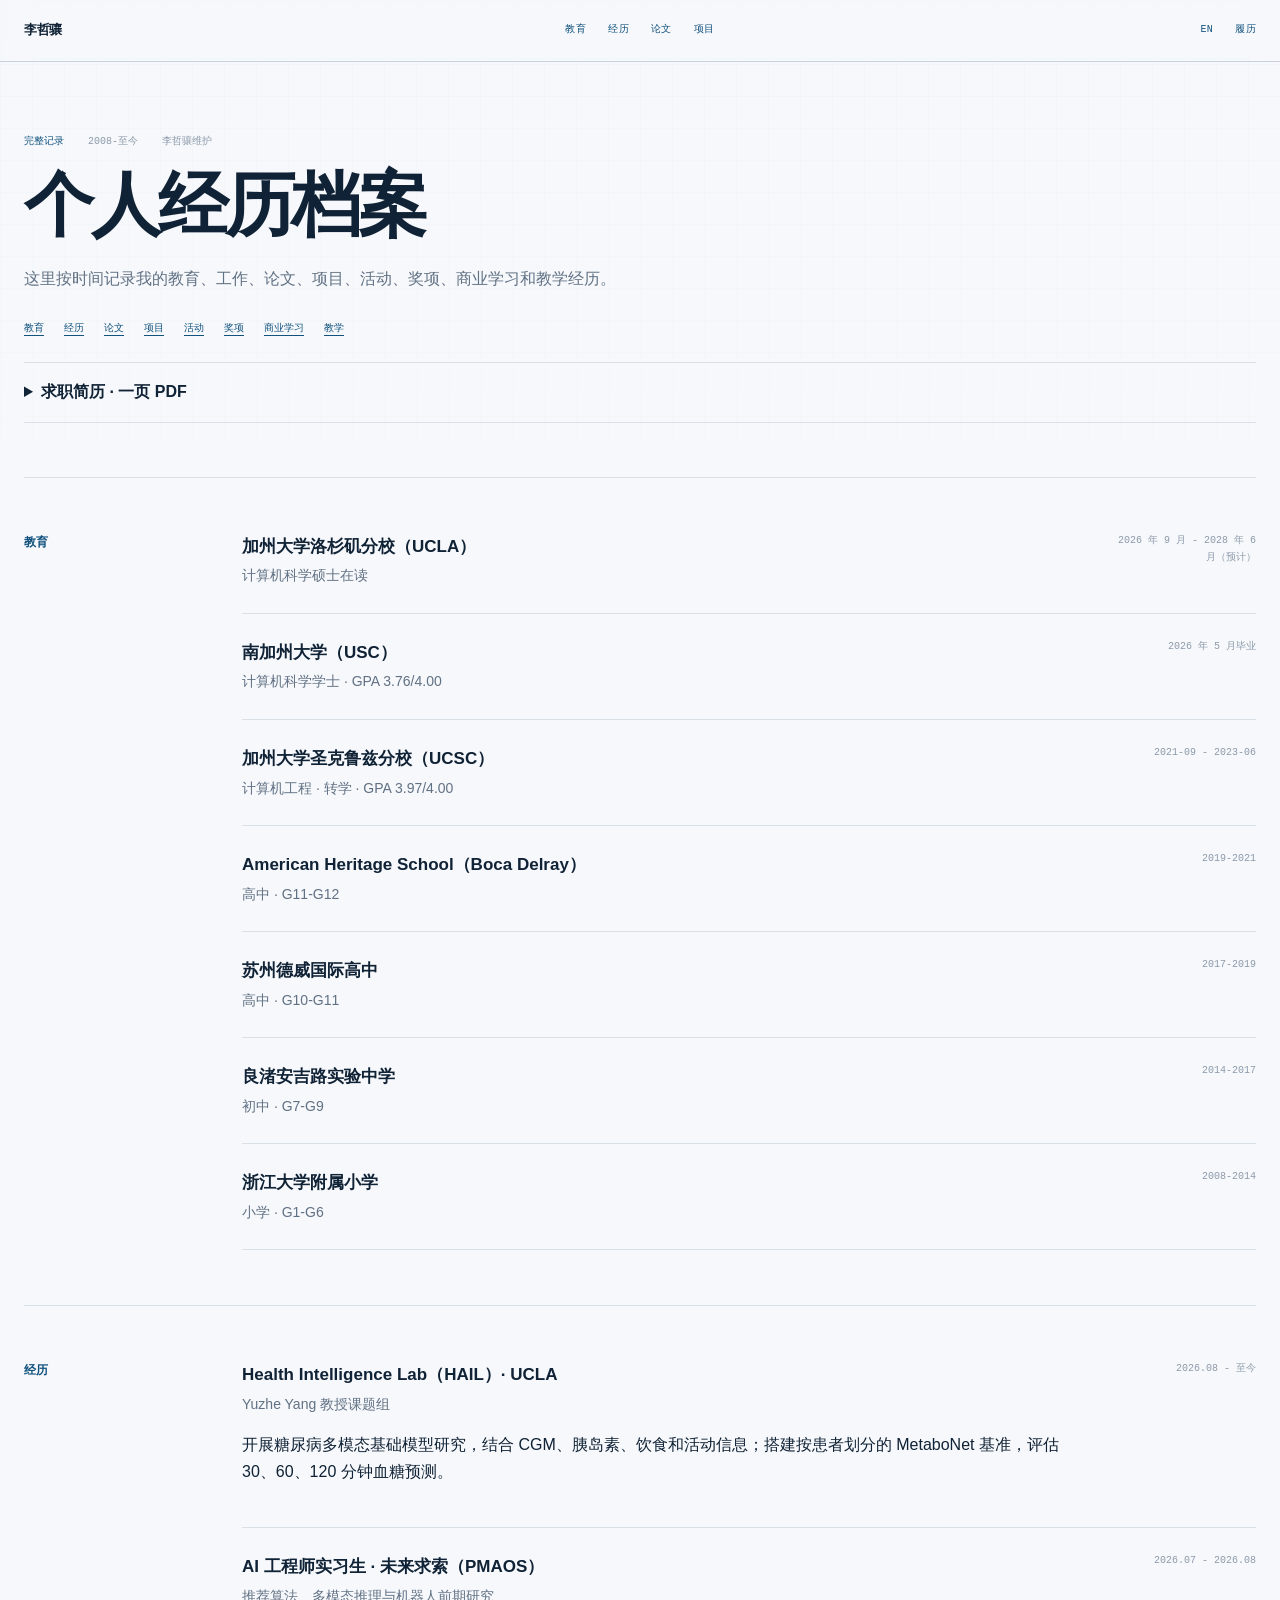
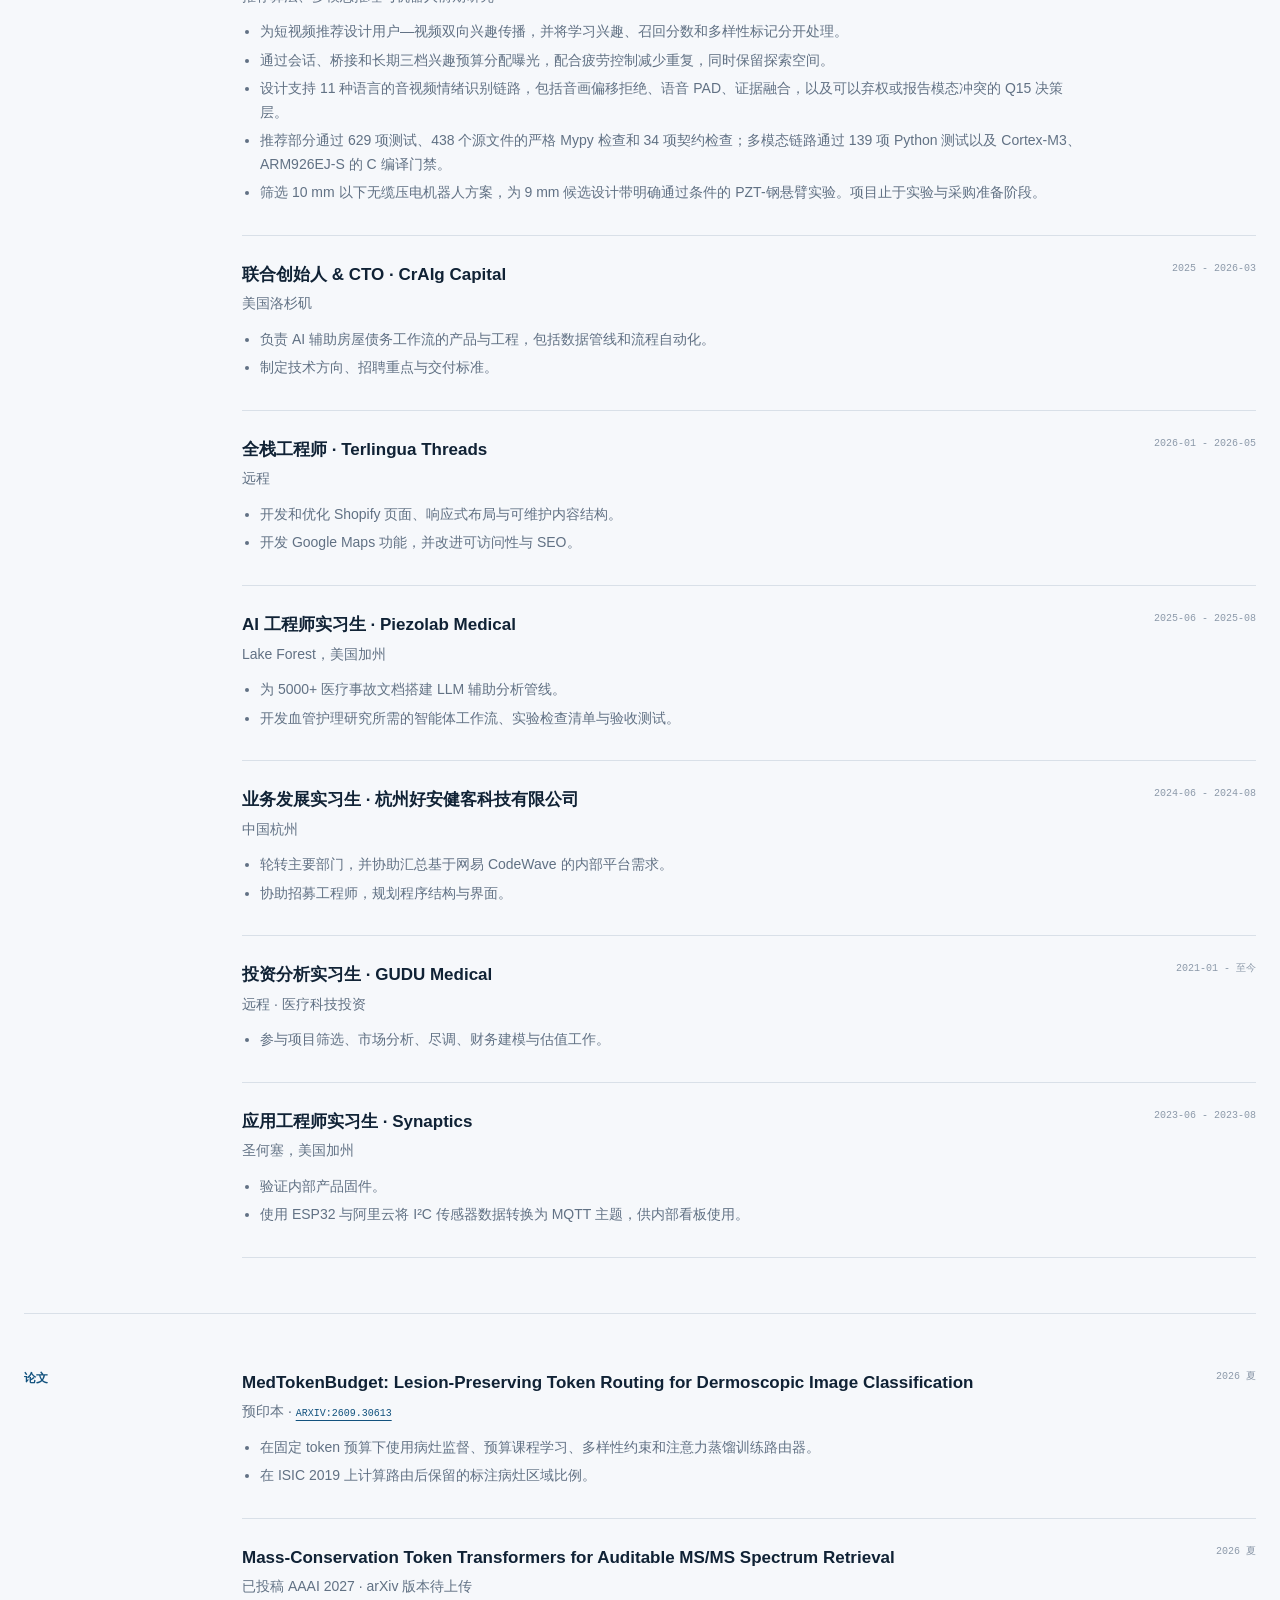
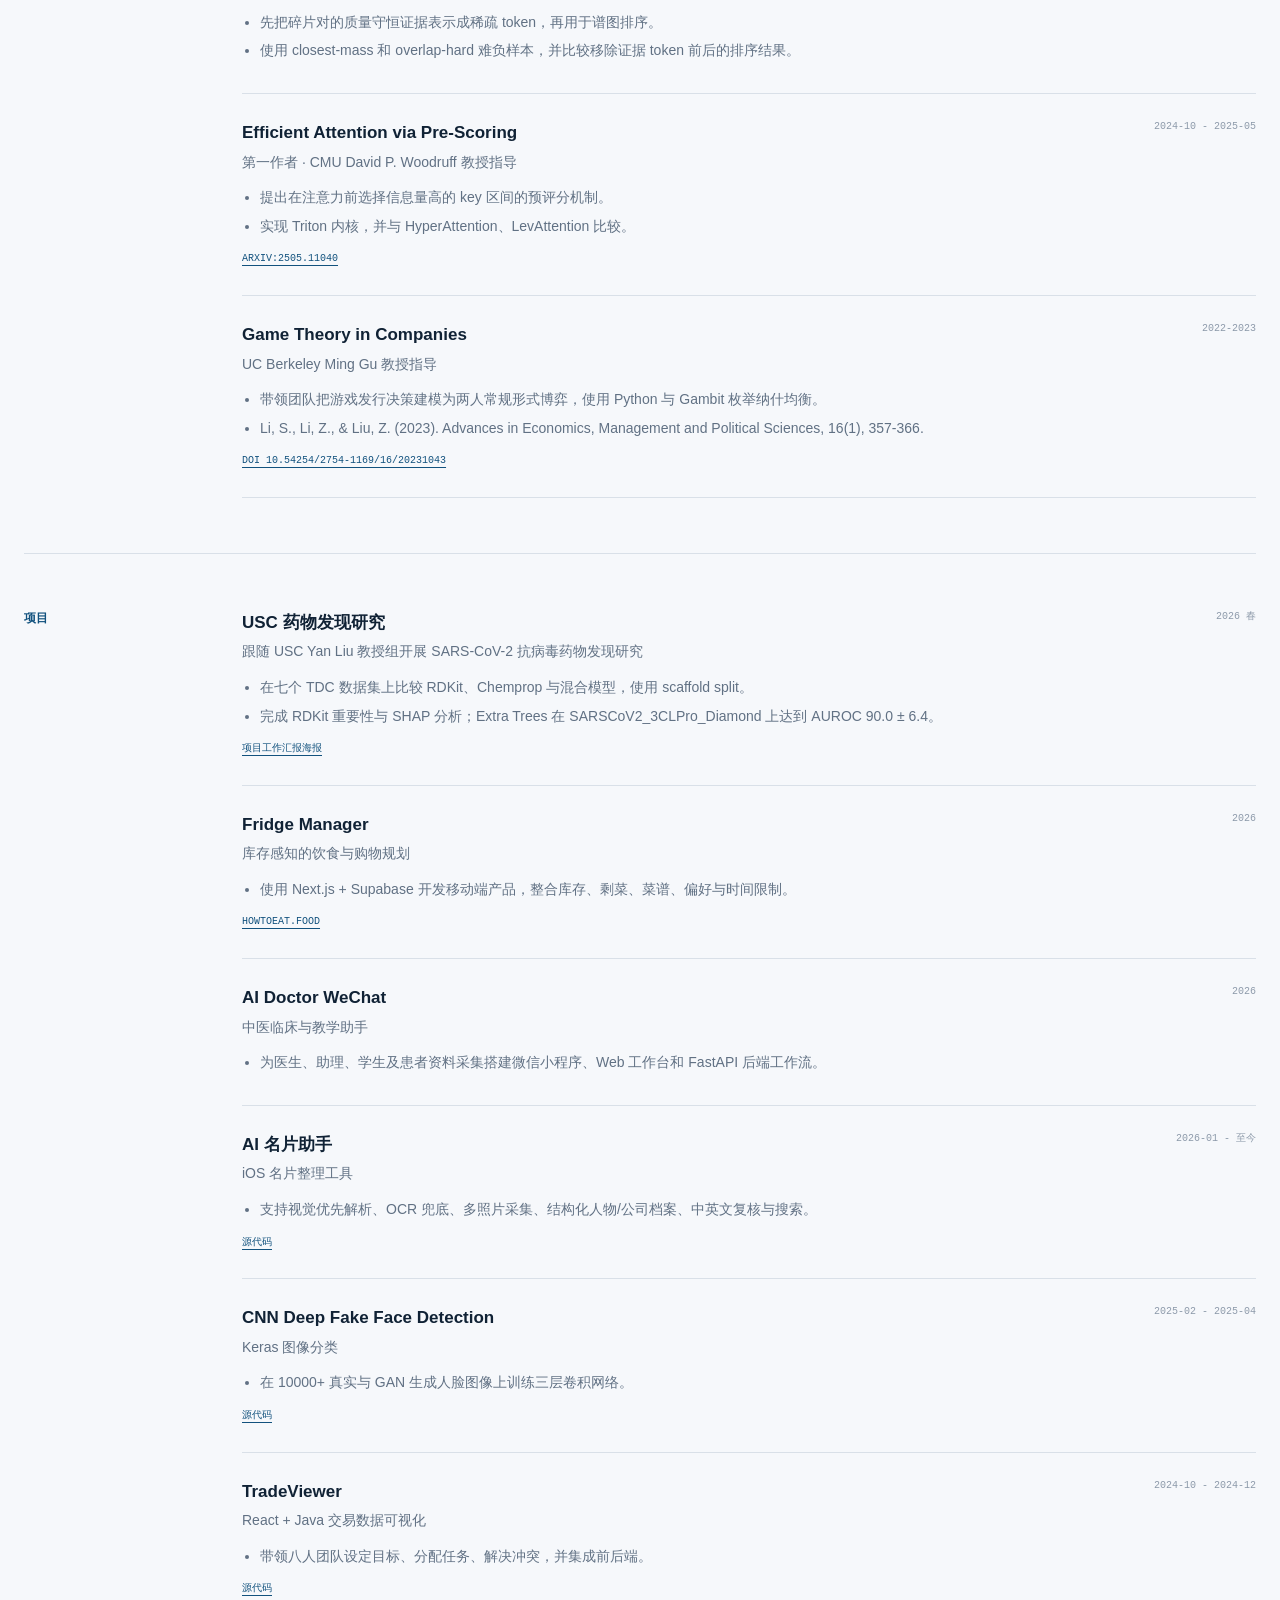
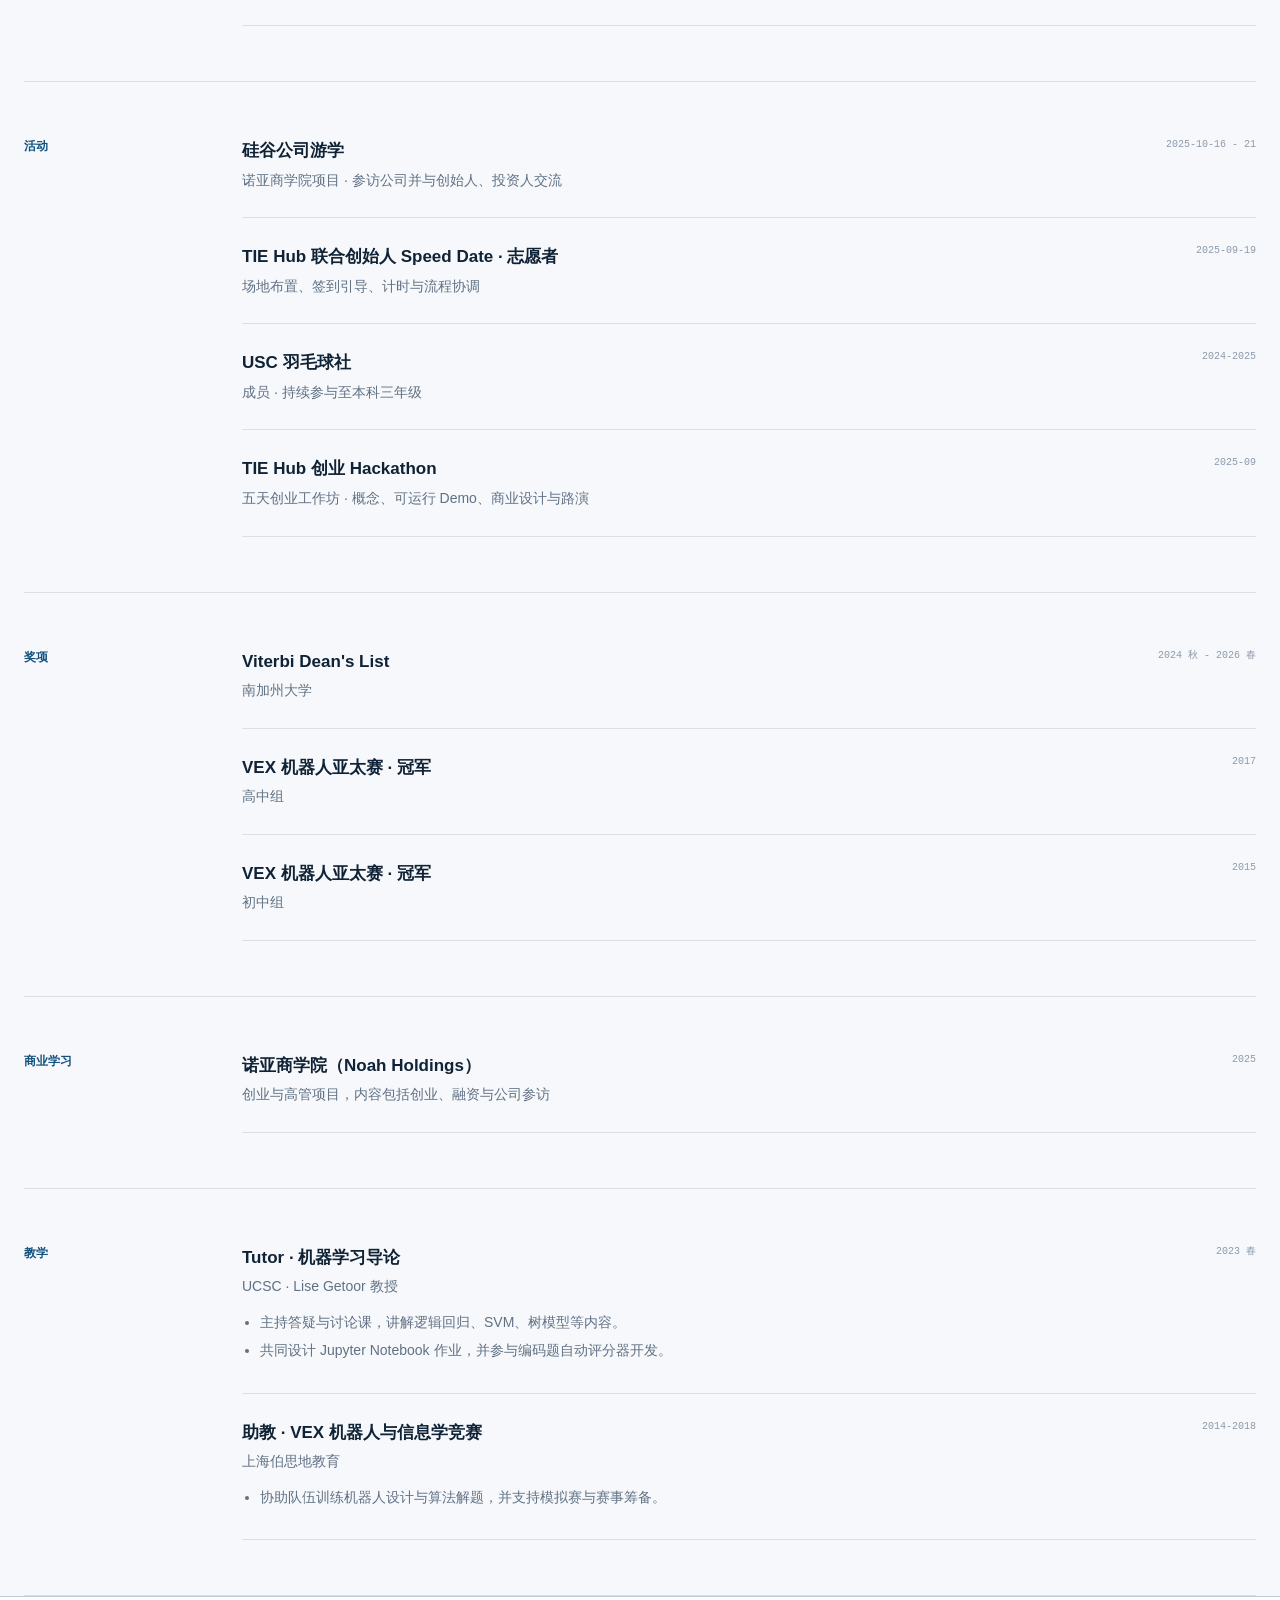
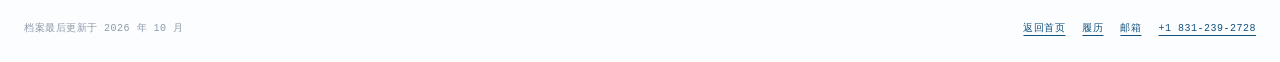
==== commit ccf2253f: "Separate full CVs from bilingual role-specific LaTeX resumes" ====
--- a/archive-zh.html
+++ b/archive-zh.html
@@ -6,6 +6,7 @@
   <meta name="description" content="李哲骧（Bruce Li）的完整教育、工作、研究、项目、活动、奖项与教学档案。" />
   <title>完整档案 | 李哲骧（Bruce Li）</title>
   <link rel="stylesheet" href="site.css" />
+  <link rel="stylesheet" href="resume-downloads.css" />
   <script src="site.js" defer></script>
 </head>
 <body class="archive-page zh-page">
@@ -17,6 +18,15 @@
       <h1>个人经历档案</h1>
       <p>这里按时间记录我的教育、工作、论文、项目、活动、奖项、商业学习和教学经历。</p>
       <nav class="archive-nav" aria-label="跳转到档案栏目"><a href="#education">教育</a><a href="#experience">经历</a><a href="#research">论文</a><a href="#projects">项目</a><a href="#activities">活动</a><a href="#awards">奖项</a><a href="#business">商业学习</a><a href="#teaching">教学</a></nav>
+
+      <details class="resume-downloads" id="resumes">
+        <summary>求职简历 · 一页 PDF</summary>
+        <p>按岗位侧重点分别整理，提供独立撰写的中英文版本。完整科研与职业记录见<a href="cv_zh.html">完整履历</a>。</p>
+        <ul>
+          <li><strong>研究岗位</strong><span>研究方法、实验评估与论文</span><a href="resumes/pdf/research-zh.pdf">中文 PDF</a><a href="resumes/pdf/research-en.pdf" lang="en">English PDF</a></li>
+          <li><strong>AI 工程岗位</strong><span>模型实现、系统集成与产品开发</span><a href="resumes/pdf/ai-engineer-zh.pdf">中文 PDF</a><a href="resumes/pdf/ai-engineer-en.pdf" lang="en">English PDF</a></li>
+        </ul>
+      </details>
     </div>
 
     <section id="education" class="shell archive-section"><h2>教育</h2><div class="record-list">
@@ -30,7 +40,7 @@
     </div></section>
 
     <section id="experience" class="shell archive-section"><h2>经历</h2><div class="record-list">
-      <article class="record"><div><h3>Health Intelligence Lab（HAIL）· UCLA</h3><p class="meta">Yuzhe Yang 教授课题组</p><p>正在开展 1 型糖尿病（T1D）基础模型研究。</p></div><time>目前</time></article>
+      <article class="record"><div><h3>Health Intelligence Lab（HAIL）· UCLA</h3><p class="meta">Yuzhe Yang 教授课题组</p><p>开展糖尿病多模态基础模型研究，结合 CGM、胰岛素、饮食和活动信息；搭建按患者划分的 MetaboNet 基准，评估 30、60、120 分钟血糖预测。</p></div><time>2026.08 - 至今</time></article>
       <article class="record"><div><h3>AI 工程师实习生 · 未来求索（PMAOS）</h3><p class="meta">推荐算法、多模态推理与机器人前期研究</p><ul><li>为短视频推荐设计用户—视频双向兴趣传播，并将学习兴趣、召回分数和多样性标记分开处理。</li><li>通过会话、桥接和长期三档兴趣预算分配曝光，配合疲劳控制减少重复，同时保留探索空间。</li><li>设计支持 11 种语言的音视频情绪识别链路，包括音画偏移拒绝、语音 PAD、证据融合，以及可以弃权或报告模态冲突的 Q15 决策层。</li><li>推荐部分通过 629 项测试、438 个源文件的严格 Mypy 检查和 34 项契约检查；多模态链路通过 139 项 Python 测试以及 Cortex-M3、ARM926EJ-S 的 C 编译门禁。</li><li>筛选 10 mm 以下无缆压电机器人方案，为 9 mm 候选设计带明确通过条件的 PZT-钢悬臂实验。项目止于实验与采购准备阶段。</li></ul></div><time>2026.07 - 2026.08</time></article>
       <article class="record"><div><h3>联合创始人 &amp; CTO · CrAIg Capital</h3><p class="meta">美国洛杉矶</p><ul><li>负责 AI 辅助房屋债务工作流的产品与工程，包括数据管线和流程自动化。</li><li>制定技术方向、招聘重点与交付标准。</li></ul></div><time>2025 - 2026-03</time></article>
       <article class="record"><div><h3>全栈工程师 · Terlingua Threads</h3><p class="meta">远程</p><ul><li>开发和优化 Shopify 页面、响应式布局与可维护内容结构。</li><li>开发 Google Maps 功能，并改进可访问性与 SEO。</li></ul></div><time>2026-01 - 2026-05</time></article>
@@ -78,6 +88,6 @@
       <article class="record"><div><h3>助教 · VEX 机器人与信息学竞赛</h3><p class="meta">上海伯思地教育</p><ul><li>协助队伍训练机器人设计与算法解题，并支持模拟赛与赛事筹备。</li></ul></div><time>2014-2018</time></article>
     </div></section>
   </main>
-  <footer class="site-footer"><div class="shell"><div>档案最后更新于 2026 年 8 月</div><div class="footer-links"><a href="index-zh.html">返回首页</a><a href="cv_zh.html">履历</a><a class="js-email" data-local-rev="ilecurb" data-domain-rev="ude.alcu" data-label="邮箱" href="#">邮箱</a><a href="tel:+18312392728">+1 831-239-2728</a></div></div></footer>
+  <footer class="site-footer"><div class="shell"><div>档案最后更新于 2026 年 10 月</div><div class="footer-links"><a href="index-zh.html">返回首页</a><a href="cv_zh.html">履历</a><a class="js-email" data-local-rev="ilecurb" data-domain-rev="ude.alcu" data-label="邮箱" href="#">邮箱</a><a href="tel:+18312392728">+1 831-239-2728</a></div></div></footer>
 </body>
 </html>
--- a/resume-downloads.css
+++ b/resume-downloads.css
@@ -0,0 +1,9 @@
+.resume-downloads{margin-top:24px;padding:16px 0;border-block:1px solid var(--line)}
+.resume-downloads summary{cursor:pointer;font-weight:600}
+.resume-downloads p{max-width:760px;font-size:14px}
+.resume-downloads ul{list-style:none;margin:16px 0 0;padding:0}
+.resume-downloads li{display:flex;align-items:baseline;flex-wrap:wrap;gap:8px 18px;margin:12px 0;font-size:14px}
+.resume-downloads li strong{min-width:110px}
+.resume-downloads li span{color:var(--muted);flex:1 1 230px}
+.resume-downloads a:focus-visible,.resume-downloads summary:focus-visible{outline:2px solid var(--blue);outline-offset:4px}
+@media(max-width:600px){.resume-downloads li{gap:6px 16px;margin:18px 0}.resume-downloads li strong,.resume-downloads li span{flex-basis:100%}}
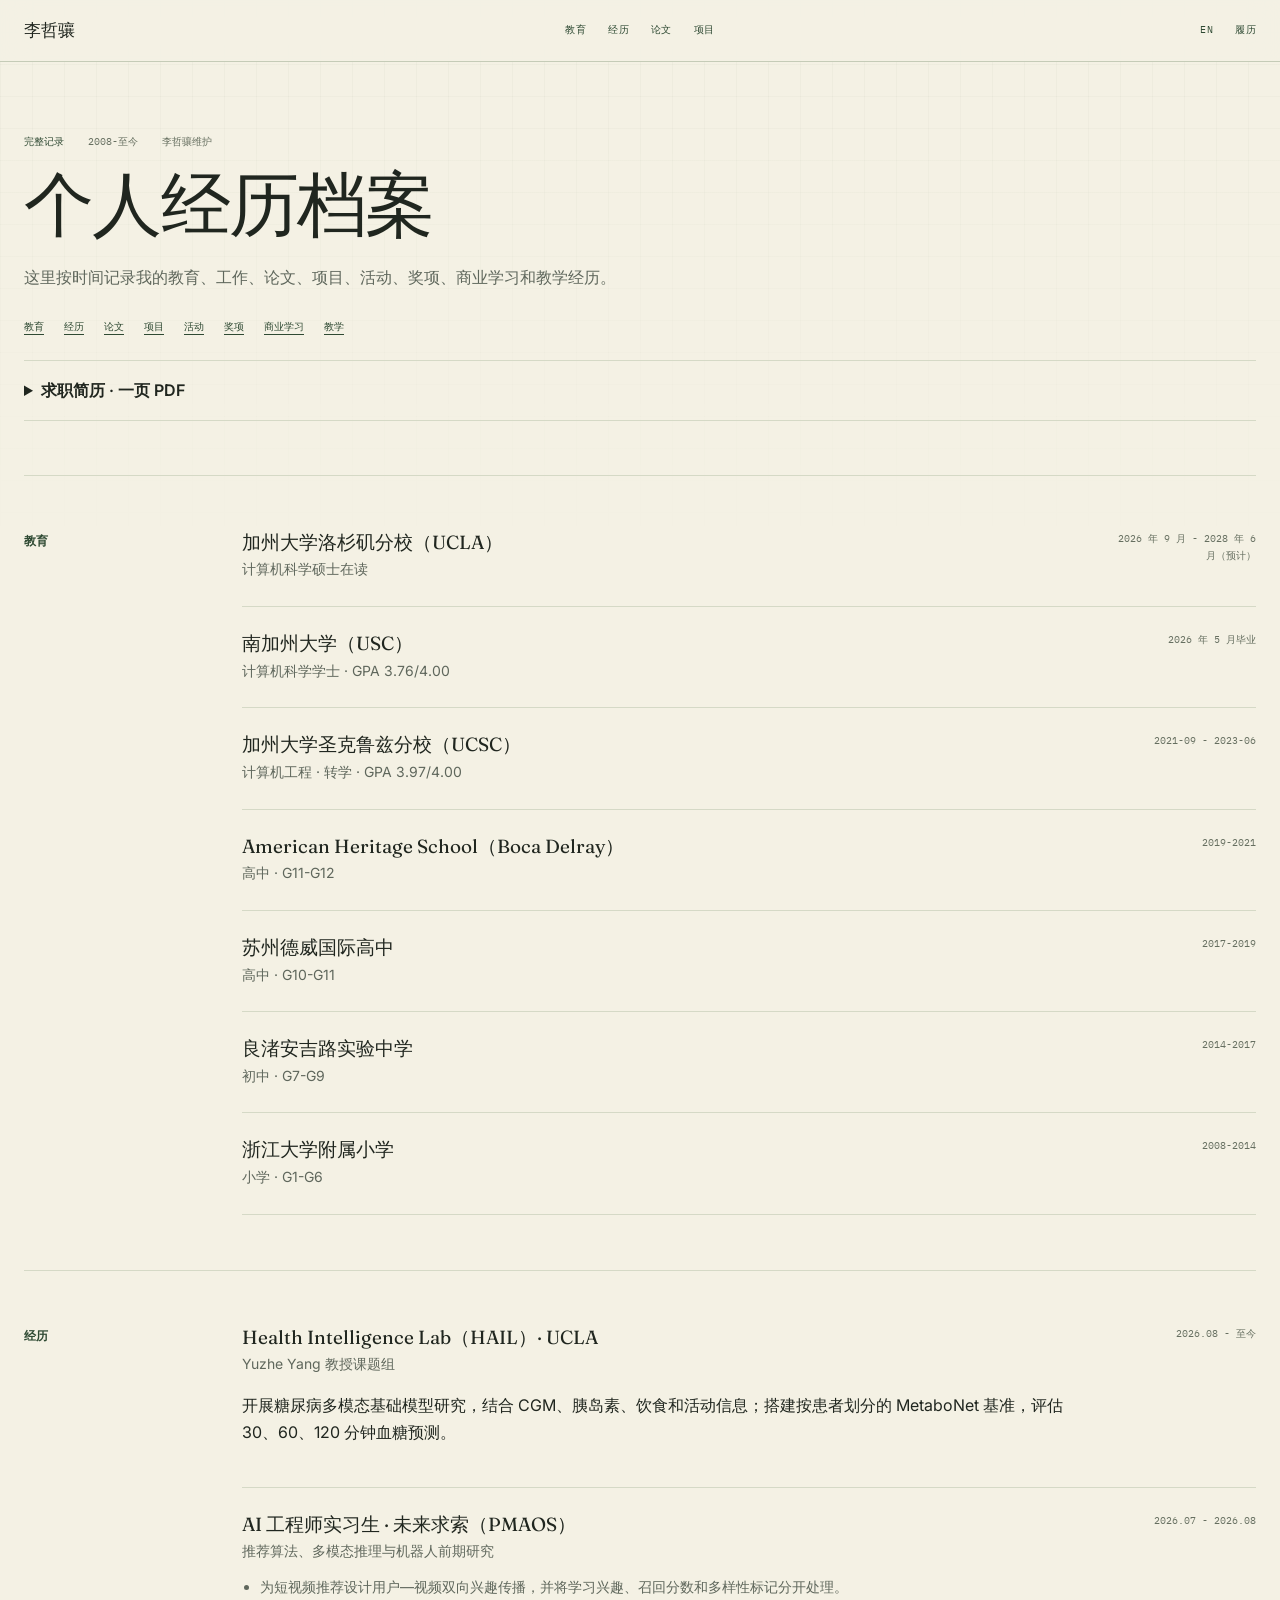
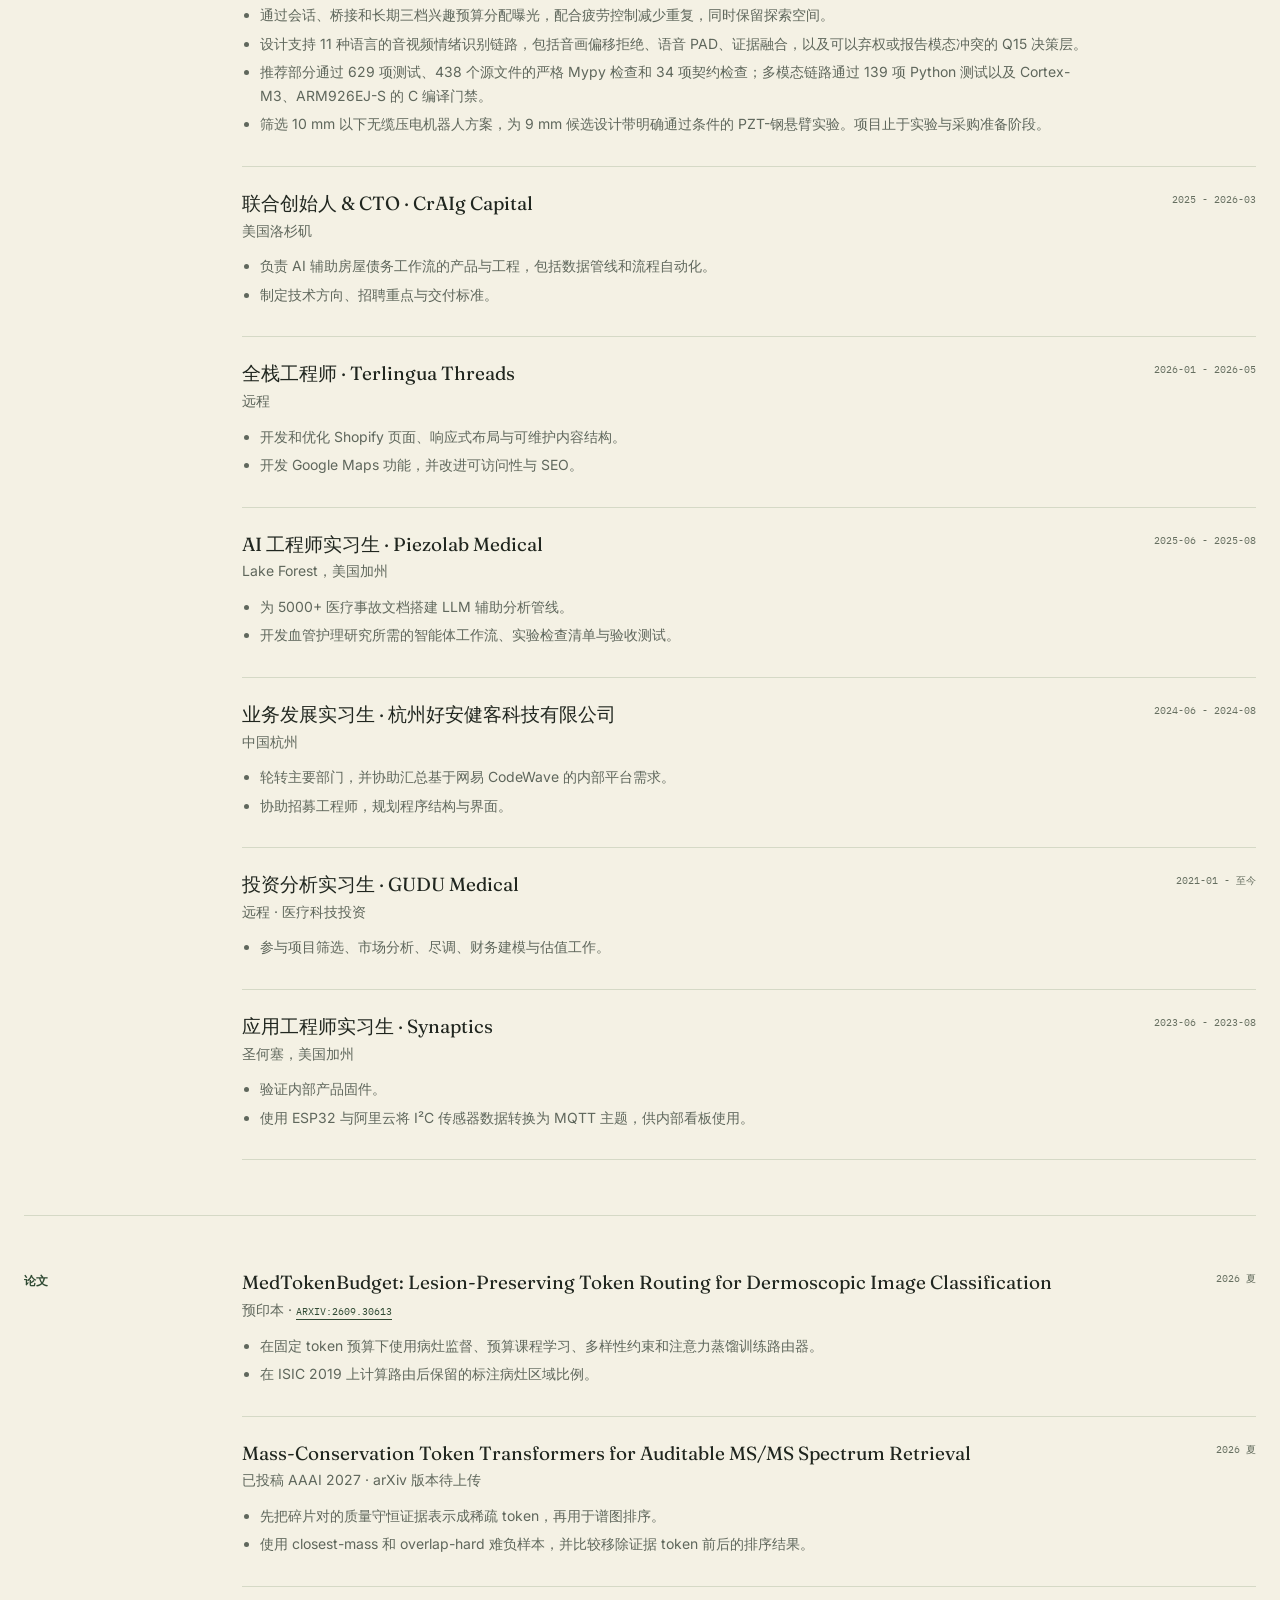
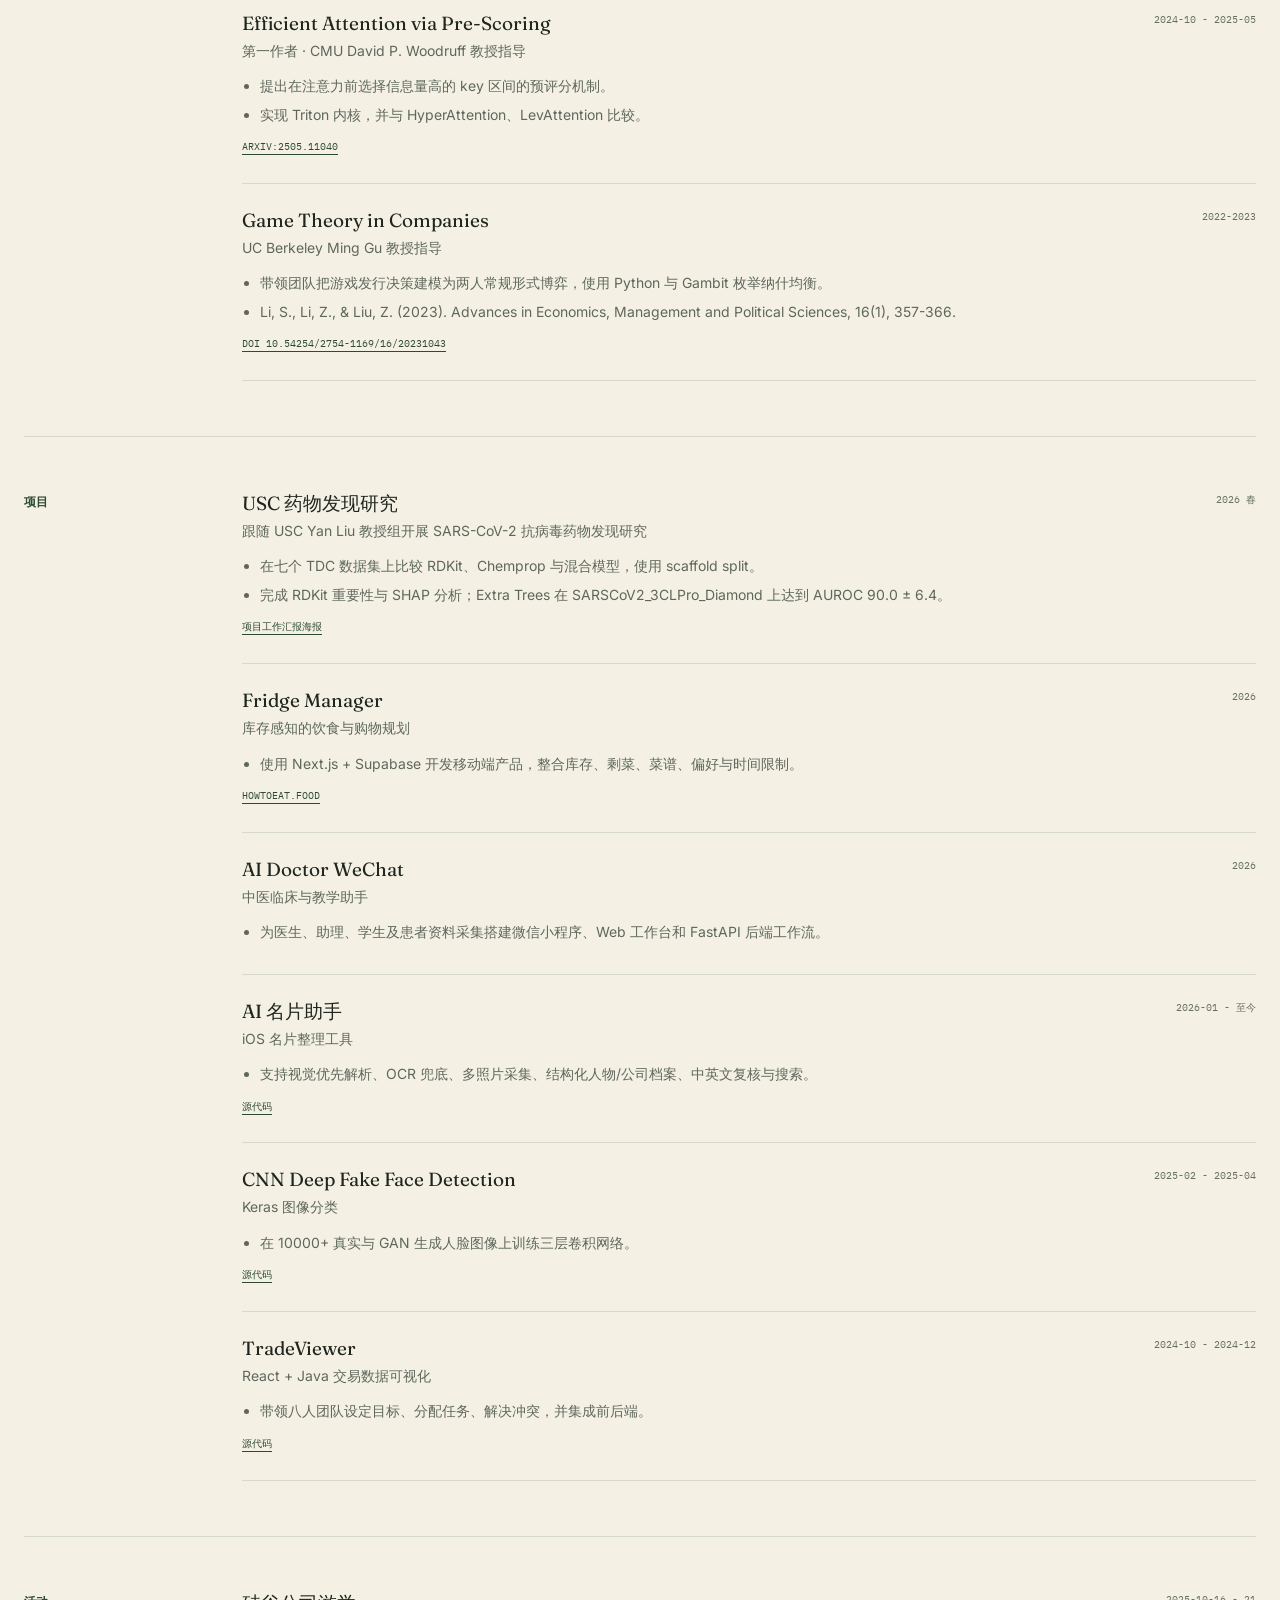
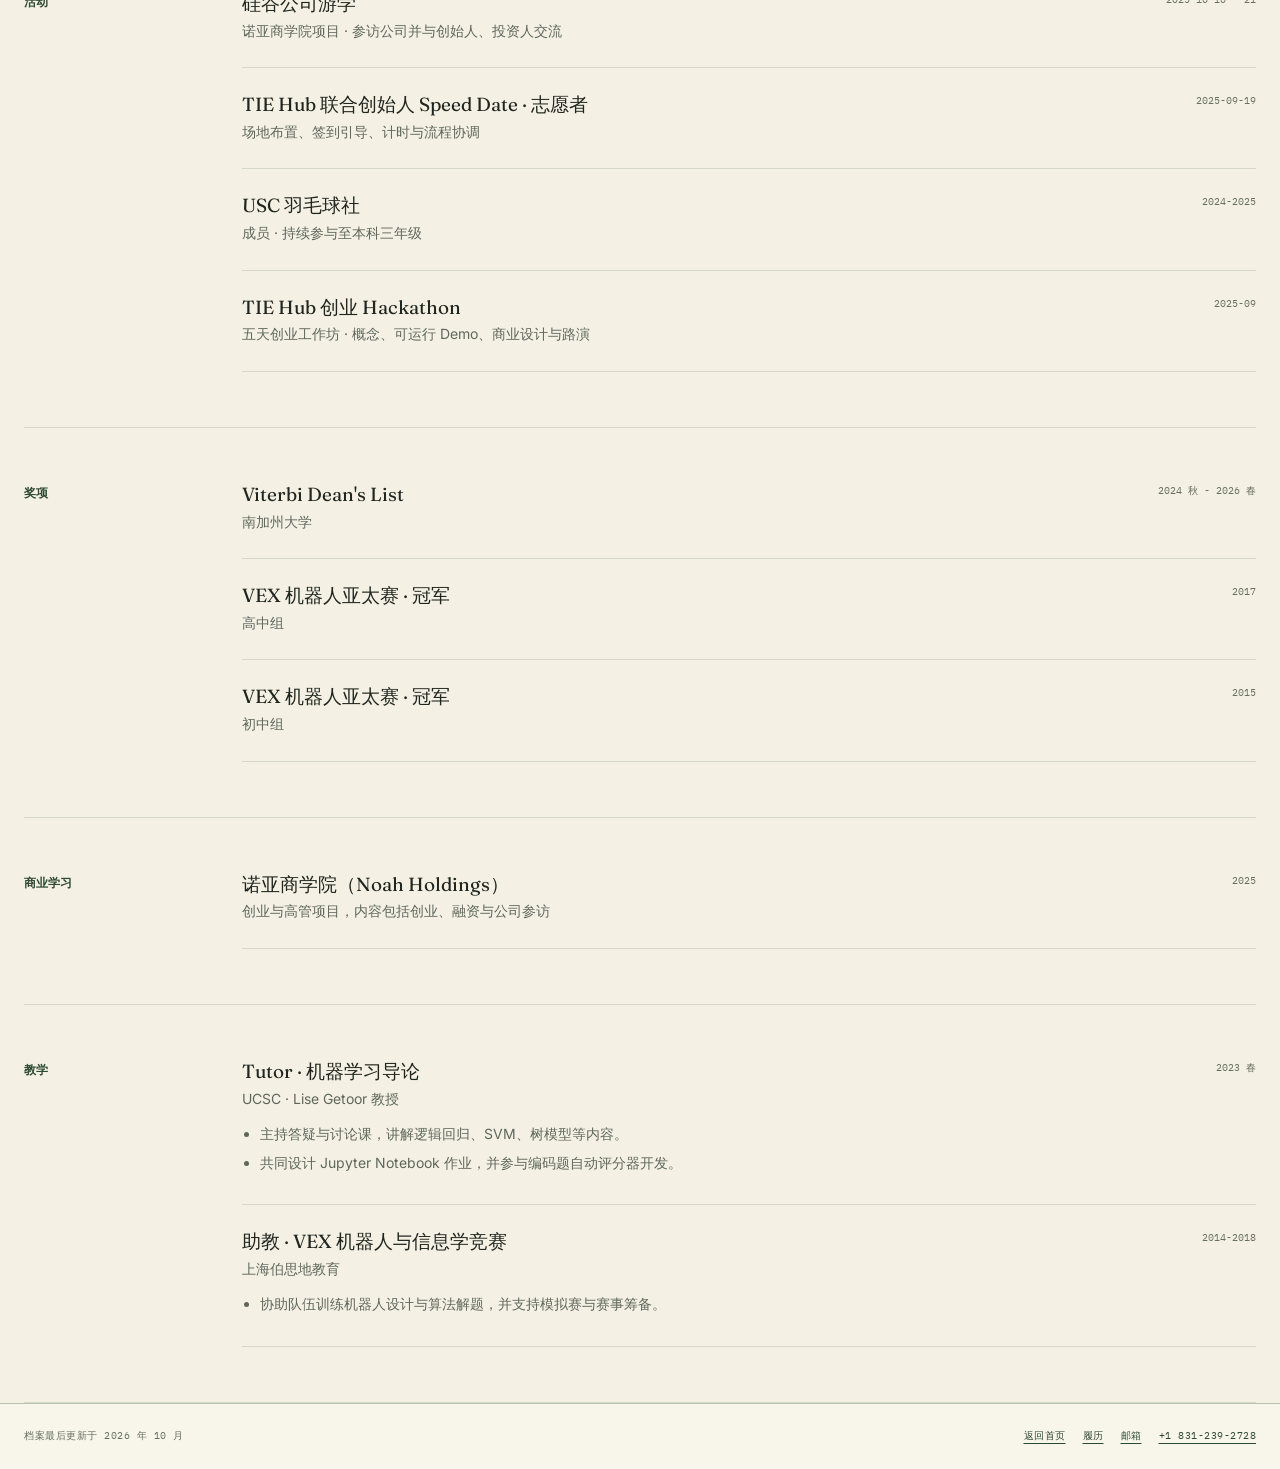
==== commit daa71e3c: "Rebuild homepage as an atlas survey and resolve October audit issues" ====
--- a/archive-zh.html
+++ b/archive-zh.html
@@ -5,9 +5,12 @@
   <meta name="viewport" content="width=device-width, initial-scale=1" />
   <meta name="description" content="李哲骧（Bruce Li）的完整教育、工作、研究、项目、活动、奖项与教学档案。" />
   <title>完整档案 | 李哲骧（Bruce Li）</title>
-  <link rel="stylesheet" href="site.css" />
-  <link rel="stylesheet" href="resume-downloads.css" />
-  <script src="site.js" defer></script>
+  <link rel="preconnect" href="https://fonts.googleapis.com">
+  <link rel="preconnect" href="https://fonts.gstatic.com" crossorigin>
+  <link href="https://fonts.googleapis.com/css2?family=Fraunces:opsz,wght@9..144,300..500&family=IBM+Plex+Mono:wght@400;500&family=Inter:wght@300..600&display=swap" rel="stylesheet">
+  <link rel="stylesheet" href="site.css?v=20261017" />
+  <link rel="stylesheet" href="resume-downloads.css?v=20261017" />
+  <script src="email.js?v=20261017" defer></script>
 </head>
 <body class="archive-page zh-page">
   <a class="skip" href="#main">跳到正文</a>
@@ -23,8 +26,8 @@
         <summary>求职简历 · 一页 PDF</summary>
         <p>按岗位侧重点分别整理，提供独立撰写的中英文版本。完整科研与职业记录见<a href="cv_zh.html">完整履历</a>。</p>
         <ul>
-          <li><strong>研究岗位</strong><span>研究方法、实验评估与论文</span><a href="resumes/pdf/research-zh.pdf">中文 PDF</a><a href="resumes/pdf/research-en.pdf" lang="en">English PDF</a></li>
-          <li><strong>AI 工程岗位</strong><span>模型实现、系统集成与产品开发</span><a href="resumes/pdf/ai-engineer-zh.pdf">中文 PDF</a><a href="resumes/pdf/ai-engineer-en.pdf" lang="en">English PDF</a></li>
+          <li><strong>研究岗位</strong><span>研究方法、实验评估与论文</span><a href="resumes/pdf/李哲骧_研究岗位简历.pdf">中文 PDF</a><a href="resumes/pdf/Zhexiang_Li_Research_Resume.pdf" lang="en">English PDF</a></li>
+          <li><strong>AI 工程岗位</strong><span>模型实现、系统集成与产品开发</span><a href="resumes/pdf/李哲骧_AI工程师简历.pdf">中文 PDF</a><a href="resumes/pdf/Zhexiang_Li_AI_Engineer_Resume.pdf" lang="en">English PDF</a></li>
         </ul>
       </details>
     </div>
@@ -91,3 +94,5 @@
   <footer class="site-footer"><div class="shell"><div>档案最后更新于 2026 年 10 月</div><div class="footer-links"><a href="index-zh.html">返回首页</a><a href="cv_zh.html">履历</a><a class="js-email" data-local-rev="ilecurb" data-domain-rev="ude.alcu" data-label="邮箱" href="#">邮箱</a><a href="tel:+18312392728">+1 831-239-2728</a></div></div></footer>
 </body>
 </html>
+
+
--- a/site.css
+++ b/site.css
@@ -1,18 +1,20 @@
+/* Archive + shared shell. Legacy homepage styles removed 2026-10-17. */
 :root {
   color-scheme: light;
-  --paper: #f6f8fb;
-  --surface: #ffffff;
-  --ink: #102235;
-  --muted: #617184;
-  --faint: #8d9aaa;
-  --line: #d9e0e8;
-  --line-strong: #bdcad7;
-  --blue: #2774ae;
-  --blue-deep: #12527e;
-  --blue-wash: #e9f2f9;
-  --gold: #ffca38;
-  --body: "Avenir Next", Avenir, "Segoe UI", "PingFang SC", "Microsoft YaHei", sans-serif;
-  --mono: "SFMono-Regular", "Cascadia Code", "Roboto Mono", Consolas, monospace;
+  --paper: #f4f1e4;
+  --surface: #faf8ee;
+  --ink: #20261f;
+  --muted: #5f675c;
+  --faint: #666f60;
+  --line: #d5d9c6;
+  --line-strong: #b9c2ac;
+  --blue: #3f5c3f;
+  --blue-deep: #2f4a33;
+  --blue-wash: #e3ebd8;
+  --gold: #9a5b3b;
+  --body: "Inter", "Helvetica Neue", Arial, "PingFang SC", "Microsoft YaHei", sans-serif;
+  --serif: "Fraunces", "Iowan Old Style", Georgia, "Songti SC", serif;
+  --mono: "IBM Plex Mono", ui-monospace, "SFMono-Regular", Consolas, monospace;
   --ease-standard: cubic-bezier(.2, .8, .2, 1);
   --ease-decelerate: cubic-bezier(0, 0, .2, 1);
   --wide: 1260px;
@@ -38,8 +40,8 @@
   z-index: -1;
   pointer-events: none;
   background-image:
-    linear-gradient(rgba(39, 116, 174, .028) 1px, transparent 1px),
-    linear-gradient(90deg, rgba(39, 116, 174, .028) 1px, transparent 1px);
+    linear-gradient(rgba(63, 92, 63, .035) 1px, transparent 1px),
+    linear-gradient(90deg, rgba(63, 92, 63, .035) 1px, transparent 1px);
   background-size: 32px 32px;
   mask-image: linear-gradient(to bottom, #000, transparent 62%);
 }
@@ -70,413 +72,19 @@
   top: 0;
   z-index: 200;
   height: var(--header);
-  border-bottom: 1px solid rgba(189, 202, 215, .8);
-  background: rgba(246, 248, 251, .91);
+  border-bottom: 1px solid rgba(185, 194, 172, .8);
+  background: rgba(244, 241, 228, .92);
   backdrop-filter: blur(14px);
 }
 .header-inner { display: grid; grid-template-columns: 1fr auto 1fr; align-items: center; height: 100%; gap: 28px; }
-.wordmark { color: var(--ink); font-family: var(--mono); font-size: 13px; font-weight: 700; letter-spacing: -.02em; text-decoration: none; }
+.wordmark { color: var(--ink); font-family: var(--serif); font-size: 17px; font-weight: 400; letter-spacing: -.01em; text-decoration: none; }
 .wordmark span { color: var(--blue); font-weight: 500; }
 .main-nav, .header-actions, .identity-links { display: flex; align-items: center; gap: 22px; }
 .main-nav a, .header-actions a, .identity-links a { font-family: var(--mono); font-size: 10px; letter-spacing: .04em; text-decoration: none; text-transform: uppercase; }
 .header-actions { justify-content: flex-end; }
 
-/* Home: computational field notes */
-.field-layout {
-  display: grid;
-  grid-template-columns: 260px minmax(0, 760px);
-  justify-content: center;
-  gap: 56px;
-  align-items: start;
-  padding-top: 48px;
-  padding-bottom: 92px;
-}
-.identity { position: sticky; top: calc(var(--header) + 34px); align-self: start; }
-.portrait-wrap { position: relative; aspect-ratio: 4 / 3; margin: 0; overflow: hidden; background: var(--ink); perspective: 700px; }
-.portrait-wrap::before {
-  content: "";
-  position: absolute;
-  inset: 0;
-  z-index: 2;
-  border: 1px solid rgba(255,255,255,.38);
-  background: linear-gradient(105deg, transparent 42%, rgba(255,255,255,.26) 50%, transparent 58%);
-  background-size: 230% 100%;
-  background-position: 180% 0;
-  opacity: 0;
-  transition: opacity 180ms ease-out, background-position 650ms var(--ease-standard);
-  pointer-events: none;
-}
-.portrait-wrap::after {
-  content: "+ 01";
-  position: absolute;
-  right: 11px;
-  bottom: 9px;
-  z-index: 3;
-  color: rgba(255,255,255,.82);
-  font-family: var(--mono);
-  font-size: 8px;
-  letter-spacing: .08em;
-  text-shadow: 0 1px 6px rgba(0,0,0,.45);
-  pointer-events: none;
-}
-.profile-photo {
-  display: block;
-  width: 100%;
-  height: 100%;
-  object-fit: cover;
-  object-position: center 30%;
-  border: 1px solid var(--line-strong);
-  background: var(--surface);
-  transform: scale(1.035) translate3d(var(--photo-x, 0), var(--photo-y, 0), 0);
-  transition: transform 420ms var(--ease-standard), filter 260ms ease-out;
-  will-change: transform;
-}
-.portrait-wrap:hover::before { opacity: 1; background-position: -80% 0; }
-.portrait-wrap:hover .profile-photo { transform: scale(1.075) translate3d(var(--photo-x, 0), var(--photo-y, 0), 0); filter: saturate(1.07) contrast(1.015); }
-.status-line {
-  position: relative;
-  margin: 20px 0 0;
-  padding-left: 17px;
-  color: var(--ink);
-  font-size: 13px;
-  font-weight: 600;
-  line-height: 1.48;
-}
-.status-line > span {
-  position: absolute;
-  top: 7px;
-  left: 0;
-  width: 7px;
-  height: 7px;
-  border-radius: 50%;
-  background: var(--gold);
-  box-shadow: 0 0 0 4px rgba(255, 202, 56, .2);
-}
-.identity-copy { display: grid; gap: 2px; margin-top: 15px; padding: 14px 0; border-block: 1px solid var(--line); }
-.identity-copy a { color: var(--muted); font-family: var(--mono); font-size: 9px; text-decoration: none; overflow-wrap: anywhere; }
-.identity-copy a:hover { color: var(--blue-deep); }
-.identity-links { flex-wrap: wrap; gap: 5px 14px; padding: 13px 0 18px; }
-.route-nav { display: grid; margin-top: 7px; }
-.route-nav a {
-  position: relative;
-  padding: 5px 0 5px 18px;
-  color: var(--faint);
-  font-family: var(--mono);
-  font-size: 9px;
-  letter-spacing: .04em;
-  text-decoration: none;
-  text-transform: uppercase;
-  transition: color 160ms ease-out, transform 160ms var(--ease-standard);
-}
-.route-nav a::before {
-  content: "";
-  position: absolute;
-  top: 50%;
-  left: 0;
-  width: 7px;
-  height: 1px;
-  background: var(--line-strong);
-  transform: scaleX(.58);
-  transform-origin: left;
-  transition: background-color 160ms ease-out, transform 200ms var(--ease-standard);
-}
-.route-nav a:hover { color: var(--ink); transform: translateX(2px); }
-.route-nav a.is-active { color: var(--blue-deep); font-weight: 700; }
-.route-nav a.is-active::before { background: var(--blue); transform: scaleX(1.6); }
-
-.journal { min-width: 0; }
-.intro, .content-section { scroll-margin-top: calc(var(--header) + 28px); }
-.intro {
-  position: relative;
-  display: grid;
-  grid-template-columns: minmax(0, 1fr) minmax(210px, 42%);
-  grid-template-rows: auto auto auto auto auto;
-  column-gap: 28px;
-  min-height: 0;
-  padding: 8px 0 48px;
-  overflow: hidden;
-}
-.intro > :not(.hero-field) { position: relative; z-index: 2; }
-.hero-field {
-  --field-glow-x: 50%;
-  --field-glow-y: 50%;
-  position: relative;
-  grid-column: 2;
-  grid-row: 1 / 3;
-  z-index: 1;
-  width: 100%;
-  height: 232px;
-  overflow: hidden;
-  border: 1px solid var(--line-strong);
-  background:
-    radial-gradient(circle at var(--field-glow-x) var(--field-glow-y), rgba(39,116,174,.13), transparent 34%),
-    linear-gradient(135deg, rgba(255,255,255,.7), rgba(233,242,249,.3));
-  box-shadow: inset 0 0 42px rgba(39,116,174,.04);
-}
-.hero-field::before, .hero-field::after {
-  content: "";
-  position: absolute;
-  z-index: 2;
-  pointer-events: none;
-}
-.hero-field::before { top: 50%; left: 0; width: 100%; height: 1px; background: rgba(39,116,174,.1); }
-.hero-field::after { top: 0; right: 0; width: 24px; height: 24px; border-top: 2px solid var(--gold); border-right: 2px solid var(--gold); }
-.system-field { display: block; width: 100%; height: 100%; cursor: crosshair; touch-action: pan-y; }
-.field-caption {
-  position: absolute;
-  right: 11px;
-  bottom: 8px;
-  z-index: 3;
-  color: var(--blue-deep);
-  font-family: var(--mono);
-  font-size: 7px;
-  letter-spacing: .06em;
-  text-transform: uppercase;
-  pointer-events: none;
-}
-.section-kicker {
-  margin: 0 0 16px;
-  color: var(--blue-deep);
-  font-family: var(--mono);
-  font-size: 9px;
-  font-weight: 600;
-  letter-spacing: .09em;
-  text-transform: uppercase;
-}
-.section-kicker::after {
-  content: "";
-  display: inline-block;
-  width: 24px;
-  height: 1px;
-  margin: 0 0 3px 9px;
-  background: var(--blue);
-  transform: scaleX(0);
-  transform-origin: left;
-  transition: transform 260ms var(--ease-standard);
-}
-.observed-section.is-current .section-kicker::after { transform: scaleX(1); }
-.intro > .section-kicker { grid-column: 1; grid-row: 1; align-self: end; }
-.intro h1 { grid-column: 1; grid-row: 2; align-self: start; max-width: none; margin: 0; font-size: clamp(48px, 5.25vw, 72px); font-weight: 650; letter-spacing: -.055em; line-height: .98; }
-.intro h1 span { display: block; margin-top: 8px; color: var(--faint); font-size: .45em; font-weight: 500; letter-spacing: -.02em; }
-.intro-lede { grid-column: 1 / -1; grid-row: 3; max-width: 650px; margin: 36px 0 18px; font-size: clamp(21px, 2vw, 27px); line-height: 1.42; letter-spacing: -.015em; }
-.intro-copy { grid-column: 1 / -1; grid-row: 4; max-width: 640px; margin: 0; color: var(--muted); }
-.domain-line { grid-column: 1 / -1; grid-row: 5; display: flex; flex-wrap: wrap; gap: 0; margin-top: 30px; border-block: 1px solid var(--line); }
-.domain-line span { position: relative; flex: 1; min-width: 150px; padding: 11px 16px 10px 0; color: var(--muted); font-family: var(--mono); font-size: 9px; text-transform: uppercase; }
-.domain-line span + span { padding-left: 17px; border-left: 1px solid var(--line); }
-.domain-line span::before { content: "+"; margin-right: 8px; color: var(--blue); }
-.domain-line span { transition: color 160ms ease-out, transform 180ms var(--ease-standard); }
-.domain-line span:hover { color: var(--blue-deep); transform: translateX(2px); }
-
-.content-section { padding: 48px 0 56px; border-top: 1px solid var(--line-strong); }
-.content-section { position: relative; }
-.content-section::before {
-  content: "";
-  position: absolute;
-  top: -1px;
-  left: 0;
-  width: 72px;
-  height: 2px;
-  background: var(--blue);
-  transform: scaleX(0);
-  transform-origin: left;
-  transition: transform 720ms var(--ease-standard);
-}
-.content-section.is-visible::before { transform: scaleX(1); }
-.section-heading { display: flex; justify-content: space-between; align-items: flex-end; gap: 24px; margin-bottom: 28px; }
-.section-heading .section-kicker { margin-bottom: 7px; }
-.section-heading h2 { margin: 0; font-size: clamp(29px, 3vw, 40px); font-weight: 630; letter-spacing: -.035em; line-height: 1.1; }
-.section-heading > time, .section-heading > span, .section-heading > a { flex: 0 0 auto; color: var(--faint); font-family: var(--mono); font-size: 9px; letter-spacing: .04em; text-transform: uppercase; }
-.section-lede { max-width: 650px; margin: 0 0 31px; color: var(--muted); font-size: 16px; }
-.section-lede strong { color: var(--ink); }
-
-.workstream-list { border-top: 1px solid var(--line); }
-.workstream { position: relative; padding: 24px 0 25px; border-bottom: 1px solid var(--line); }
-.workstream::before {
-  content: "";
-  position: absolute;
-  inset: 0 auto 0 -12px;
-  width: 2px;
-  background: var(--blue);
-  opacity: 0;
-  transform: scaleY(.25);
-  transition: opacity 180ms ease-out, transform 240ms var(--ease-standard);
-}
-.workstream:hover::before, .workstream:focus-within::before { opacity: 1; transform: scaleY(1); }
-.workstream header { display: grid; grid-template-columns: 58px 1fr; align-items: baseline; gap: 10px; }
-.stream-code { color: var(--blue); font-family: var(--mono); font-size: 9px; letter-spacing: .08em; }
-.workstream h3 { margin: 0; font-size: 18px; font-weight: 650; transition: color 160ms ease-out, transform 200ms var(--ease-standard); }
-.workstream:hover h3 { color: var(--blue-deep); transform: translateX(3px); }
-.workstream > p { margin: 11px 0 0 68px; color: var(--muted); font-size: 14px; }
-.evidence-strip { display: flex; margin: 18px 0 0 68px; }
-.evidence-strip > div { min-width: 105px; padding-right: 20px; }
-.evidence-strip > div + div { padding-left: 20px; border-left: 1px solid var(--line); }
-.evidence-strip dt { color: var(--faint); font-family: var(--mono); font-size: 8px; letter-spacing: .04em; text-transform: uppercase; }
-.evidence-strip dd { margin: 2px 0 0; color: var(--ink); font-family: var(--mono); font-size: 11px; font-weight: 650; }
-.evidence-strip dd { transition: color 160ms ease-out, transform 200ms var(--ease-standard); }
-.workstream:hover .evidence-strip dd { color: var(--blue-deep); transform: translateY(-2px); }
-
-.paper-list { border-top: 1px solid var(--line); }
-.paper-entry { position: relative; isolation: isolate; overflow: hidden; padding: 25px 0 27px; border-bottom: 1px solid var(--line); }
-.entry-meta { display: flex; flex-wrap: wrap; gap: 7px 18px; margin-bottom: 9px; color: var(--faint); font-family: var(--mono); font-size: 8px; letter-spacing: .04em; text-transform: uppercase; }
-.entry-meta time { color: var(--blue-deep); }
-.paper-entry h3 { position: relative; z-index: 1; max-width: 640px; margin: 0; font-size: 18px; font-weight: 650; line-height: 1.42; transition: color 160ms ease-out, transform 200ms var(--ease-standard); }
-.paper-entry > p { position: relative; z-index: 1; max-width: 640px; margin: 10px 0 0; color: var(--muted); font-size: 14px; }
-.paper-entry:hover h3 { color: var(--blue-deep); transform: translateX(3px); }
-.review-watermark {
-  position: absolute;
-  top: 28px;
-  right: -7px;
-  z-index: -1;
-  color: var(--blue);
-  font-family: var(--mono);
-  font-size: 12px;
-  font-weight: 700;
-  letter-spacing: .12em;
-  opacity: .105;
-  transform: rotate(-4deg);
-  transform-origin: right center;
-  white-space: nowrap;
-  transition: opacity 180ms ease-out, transform 240ms var(--ease-standard);
-}
-.paper-entry:hover .review-watermark { opacity: .2; transform: rotate(0deg) translateX(-4px); }
-.text-link, .quiet-link { display: inline-block; margin-top: 11px; font-family: var(--mono); font-size: 9px; letter-spacing: .03em; text-transform: uppercase; }
-.text-link span { display: inline-block; transition: transform 160ms var(--ease-standard); }
-.text-link:hover span { transform: translate(2px, -2px); }
-
-.project-list { border-top: 1px solid var(--line); }
-.project-list article { display: grid; grid-template-columns: 38px 1fr; gap: 18px; padding: 24px 0 26px; border-bottom: 1px solid var(--line); }
-.project-index { width: 25px; height: 25px; border: 1px solid var(--line-strong); color: var(--blue-deep); font-family: var(--mono); font-size: 9px; line-height: 23px; text-align: center; transition: background-color 160ms ease-out, color 160ms ease-out, transform 200ms var(--ease-standard); }
-.project-list article:hover .project-index { background: var(--blue); color: #fff; transform: rotate(-4deg); }
-.project-list h3 { margin: 0; font-size: 18px; }
-.project-list p { max-width: 610px; margin: 7px 0 0; color: var(--muted); font-size: 14px; }
-
-.experience-list { border-top: 1px solid var(--line); }
-.experience-list article { display: grid; grid-template-columns: 130px 1fr; gap: 24px; padding: 20px 0 21px; border-bottom: 1px solid var(--line); }
-.experience-list time { padding-top: 2px; color: var(--faint); font-family: var(--mono); font-size: 8px; letter-spacing: .02em; text-transform: uppercase; }
-.experience-list h3 { margin: 0; font-size: 16px; font-weight: 650; }
-.experience-list h3 span { display: block; margin-top: 2px; color: var(--blue-deep); font-family: var(--mono); font-size: 8px; font-weight: 500; letter-spacing: .04em; text-transform: uppercase; }
-.experience-list p { margin: 7px 0 0; color: var(--muted); font-size: 13px; }
-.workstream, .paper-entry, .project-list article, .experience-list article {
-  --pointer-x: 50%;
-  --pointer-y: 50%;
-  isolation: isolate;
-  transition: transform 240ms var(--ease-standard);
-}
-.workstream::after, .paper-entry::after, .project-list article::after, .experience-list article::after {
-  content: "";
-  position: absolute;
-  inset: 2px 0;
-  z-index: -1;
-  background: radial-gradient(190px circle at var(--pointer-x) var(--pointer-y), rgba(39,116,174,.105), transparent 72%);
-  opacity: 0;
-  transition: opacity 180ms ease-out;
-  pointer-events: none;
-}
-.workstream:hover::after, .paper-entry:hover::after, .project-list article:hover::after, .experience-list article:hover::after { opacity: 1; }
-.workstream:hover, .paper-entry:hover, .project-list article:hover, .experience-list article:hover { transform: translateX(5px); }
-.project-list article, .experience-list article { position: relative; }
-.background-grid { display: grid; grid-template-columns: 1fr 1fr; gap: 48px; padding-top: 5px; }
-.background-grid h3 { margin: 0 0 16px; font-size: 16px; }
-.background-grid p { color: var(--muted); font-size: 14px; }
-.background-grid strong { color: var(--ink); }
-
-/* The former persistent trace is intentionally retired: the hero field is the sole graphic system. */
-.trace-panel { display: none; }
-.trace-panel::after {
-  content: "+";
-  position: absolute;
-  top: var(--trace-y);
-  left: var(--trace-x);
-  color: var(--blue);
-  font-family: var(--mono);
-  font-size: 11px;
-  opacity: 0;
-  transform: translate(-50%, -50%) scale(.8);
-  transition: opacity 140ms ease-out, transform 180ms var(--ease-standard);
-  pointer-events: none;
-}
-.trace-panel:hover::after { opacity: .62; transform: translate(-50%, -50%) scale(1); }
-.trace-readout { display: flex; justify-content: space-between; align-items: baseline; gap: 8px; padding-bottom: 10px; border-bottom: 1px solid var(--line); }
-.trace-readout span, .trace-note { color: var(--faint); font-family: var(--mono); font-size: 8px; letter-spacing: .06em; text-transform: uppercase; }
-.trace-readout strong { color: var(--blue-deep); font-family: var(--mono); font-size: 9px; font-weight: 650; text-transform: uppercase; }
-.trace-map { display: block; width: 100%; height: 420px; overflow: visible; }
-.trace-scene { opacity: 0; transform: translateY(8px) scale(.985); transform-origin: 50% 50%; pointer-events: none; transition: opacity 180ms ease-in, transform 180ms ease-in; }
-.trace-scene.is-active { opacity: 1; transform: none; transition: opacity 320ms ease-out 70ms, transform 360ms var(--ease-standard) 70ms; }
-.trace-line, .trace-branch, .trace-bridge { fill: none; stroke: var(--line-strong); stroke-width: 1; vector-effect: non-scaling-stroke; }
-.trace-branch { stroke: var(--blue); stroke-opacity: .48; }
-.trace-bridge { stroke: var(--blue); stroke-opacity: .4; stroke-dasharray: 3 4; }
-.trace-node { fill: var(--surface); stroke: var(--blue); stroke-width: 1.4; transform-box: fill-box; transform-origin: center; transition: opacity 160ms ease-out, transform 220ms var(--ease-standard), filter 160ms ease-out; }
-.trace-node.node-major { fill: var(--blue); }
-.trace-node.node-gold { fill: var(--gold); stroke: #c39600; }
-.trace-scene.is-active .node-gold { animation: node-breathe 2.7s var(--ease-decelerate) infinite; }
-.trace-map[data-focus] .node-gold { animation: none; }
-.trace-scene text { fill: var(--faint); font-family: var(--mono); font-size: 7px; letter-spacing: .06em; }
-.trace-packet { fill: var(--blue); opacity: .95; }
-.trace-scene.is-active .packet-a { animation: packet-run 2.8s linear infinite; }
-.trace-scene.is-active .packet-b { animation: packet-run 3.4s linear .35s infinite; }
-.trace-scene.is-active .packet-c { animation: packet-run 3.1s linear .75s infinite; }
-.trace-ring { fill: none; stroke: var(--gold); stroke-width: 1; transform-box: fill-box; transform-origin: center; }
-.trace-scene.is-active .trace-ring { animation: review-signal 2.5s var(--ease-decelerate) infinite; }
-.trace-scene.is-active .trace-ring.delay { animation-delay: .7s; }
-.trace-note { margin: -4px 0 0; line-height: 1.5; }
-
-.trace-map[data-focus="work-0"] .packet-b,
-.trace-map[data-focus="work-0"] .packet-c,
-.trace-map[data-focus="work-1"] .packet-a,
-.trace-map[data-focus="work-1"] .packet-c,
-.trace-map[data-focus="work-2"] .packet-a,
-.trace-map[data-focus="work-2"] .packet-b { opacity: .12 !important; }
-.trace-map[data-focus="work-0"] .packet-a,
-.trace-map[data-focus="work-1"] .packet-b,
-.trace-map[data-focus="work-2"] .packet-c { filter: drop-shadow(0 0 4px rgba(39, 116, 174, .8)); animation-duration: 1.15s; }
-
-.trace-map[data-focus^="research-"] [data-trace-scene="research"] .trace-node,
-.trace-map[data-focus^="projects-"] [data-trace-scene="projects"] .trace-node,
-.trace-map[data-focus^="experience-"] [data-trace-scene="experience"] .trace-node { opacity: .24; }
-.trace-map[data-focus="research-0"] [data-trace-scene="research"] .trace-node:nth-of-type(3),
-.trace-map[data-focus="research-1"] [data-trace-scene="research"] .trace-node:nth-of-type(4),
-.trace-map[data-focus="research-2"] [data-trace-scene="research"] .trace-node:nth-of-type(5),
-.trace-map[data-focus="research-3"] [data-trace-scene="research"] .trace-node:nth-of-type(6),
-.trace-map[data-focus="projects-0"] [data-trace-scene="projects"] .trace-node:nth-of-type(1),
-.trace-map[data-focus="projects-1"] [data-trace-scene="projects"] .trace-node:nth-of-type(2),
-.trace-map[data-focus="projects-2"] [data-trace-scene="projects"] .trace-node:nth-of-type(3),
-.trace-map[data-focus="experience-0"] [data-trace-scene="experience"] .trace-node:nth-of-type(1),
-.trace-map[data-focus="experience-1"] [data-trace-scene="experience"] .trace-node:nth-of-type(2),
-.trace-map[data-focus="experience-2"] [data-trace-scene="experience"] .trace-node:nth-of-type(3),
-.trace-map[data-focus="experience-3"] [data-trace-scene="experience"] .trace-node:nth-of-type(4),
-.trace-map[data-focus="experience-4"] [data-trace-scene="experience"] .trace-node:nth-of-type(5),
-.trace-map[data-focus="experience-5"] [data-trace-scene="experience"] .trace-node:nth-of-type(6) {
-  opacity: 1;
-  transform: scale(1.55);
-  filter: drop-shadow(0 0 4px rgba(39, 116, 174, .55));
-}
-
-@keyframes packet-run { 0% { opacity: 0; transform: translateX(0); } 12% { opacity: 1; } 82% { opacity: 1; } 100% { opacity: 0; transform: translateX(105px); } }
-@keyframes review-signal { 0% { opacity: .8; transform: scale(.55); } 70%, 100% { opacity: 0; transform: scale(1.75); } }
-@keyframes node-breathe { 0%, 100% { transform: scale(1); filter: none; } 48% { transform: scale(1.28); filter: drop-shadow(0 0 5px rgba(255, 202, 56, .65)); } }
-@keyframes hero-arrive { from { opacity: 0; transform: translateY(12px); } to { opacity: 1; transform: none; } }
-@keyframes photo-arrive { from { opacity: 0; transform: translateX(-9px); } to { opacity: 1; transform: none; } }
-@keyframes trace-arrive { from { opacity: 0; transform: translateX(10px); } to { opacity: 1; transform: none; } }
-.motion-ready .motion-item { opacity: 0; transform: translateY(18px); }
-.motion-ready .content-section.is-visible .motion-item {
-  opacity: 1;
-  transform: none;
-  transition: opacity 560ms var(--ease-decelerate), transform 640ms var(--ease-standard);
-  transition-delay: var(--motion-delay, 0ms);
-}
-.motion-ready .content-section.is-visible .workstream:hover,
-.motion-ready .content-section.is-visible .paper-entry:hover,
-.motion-ready .content-section.is-visible .project-list article:hover,
-.motion-ready .content-section.is-visible .experience-list article:hover { transform: translateX(5px); }
-.js .intro > * { animation: hero-arrive 520ms var(--ease-standard) both; }
-.js .intro > :nth-child(2) { animation-delay: 50ms; }
-.js .intro > :nth-child(3) { animation-delay: 105ms; }
-.js .intro > :nth-child(4) { animation-delay: 155ms; }
-.js .intro > :nth-child(5) { animation-delay: 205ms; }
-.js .portrait-wrap { animation: photo-arrive 520ms var(--ease-standard) 80ms both; }
-.js .trace-panel { animation: trace-arrive 580ms var(--ease-standard) 160ms both; }
-
-.site-footer { border-top: 1px solid var(--line-strong); background: rgba(255,255,255,.68); }
+
+.site-footer { border-top: 1px solid var(--line-strong); background: rgba(250, 248, 238, .72); }
 .site-footer .shell { display: flex; justify-content: space-between; gap: 20px; padding-top: 24px; padding-bottom: 24px; color: var(--faint); font-family: var(--mono); font-size: 8px; letter-spacing: .05em; text-transform: uppercase; }
 .footer-links { display: flex; flex-wrap: wrap; gap: 8px 17px; }
 
@@ -484,7 +92,7 @@
 .archive-hero { padding: 72px 0 54px; border-bottom: 1px solid var(--line); }
 .archive-hero .folio { display: flex; flex-wrap: wrap; gap: 8px 24px; margin-bottom: 18px; color: var(--faint); font-family: var(--mono); font-size: 9px; text-transform: uppercase; }
 .archive-hero .red { color: var(--blue-deep); }
-.archive-hero h1 { margin: 0; font-size: clamp(43px, 6vw, 70px); letter-spacing: -.045em; line-height: 1.05; }
+.archive-hero h1 { margin: 0; font-family: var(--serif); font-weight: 300; font-size: clamp(43px, 6vw, 70px); letter-spacing: -.025em; line-height: 1.02; }
 .archive-hero p { max-width: 720px; margin: 24px 0 0; color: var(--muted); }
 .archive-nav { display: flex; flex-wrap: wrap; gap: 9px 20px; margin-top: 28px; }
 .archive-nav a { font-family: var(--mono); font-size: 9px; text-transform: uppercase; }
@@ -493,7 +101,7 @@
 .record-list { min-width: 0; }
 .record { display: grid; grid-template-columns: minmax(0,1fr) 145px; gap: 24px; padding: 0 0 25px; margin-bottom: 25px; border-bottom: 1px solid var(--line); }
 .record:last-child { margin-bottom: 0; }
-.record h3 { margin: 0; font-size: 17px; }
+.record h3 { margin: 0; font-family: var(--serif); font-weight: 400; font-size: 19px; line-height: 1.25; }
 .record .meta { margin: 3px 0 0; color: var(--muted); font-size: 13px; }
 .record time { color: var(--faint); font-family: var(--mono); font-size: 9px; text-align: right; text-transform: uppercase; }
 .record ul { margin: 12px 0 0; padding-left: 18px; }
@@ -578,666 +186,6 @@
   .experience-list article { grid-template-columns: 1fr; gap: 7px; }
 }
 
-/* Homepage composition: one large interactive field, one compact identity portrait. */
-.home-page .field-layout {
-  display: block;
-  width: min(calc(100% - 48px), 1120px);
-  padding-top: 28px;
-}
-.home-page .identity {
-  position: static;
-  display: grid;
-  grid-template-columns: auto minmax(0, 1fr) auto;
-  grid-template-areas:
-    "status contact links"
-    "route route route";
-  align-items: center;
-  gap: 18px 36px;
-  padding: 0 0 22px;
-  border-bottom: 1px solid var(--line-strong);
-}
-.home-page .status-line { grid-area: status; min-width: 205px; margin: 0; }
-.home-page .identity-copy {
-  grid-area: contact;
-  display: flex;
-  flex-wrap: wrap;
-  gap: 6px 22px;
-  margin: 0;
-  padding: 0;
-  border: 0;
-}
-.home-page .identity-links { grid-area: links; justify-content: flex-end; padding: 0; }
-.home-page .route-nav {
-  grid-area: route;
-  display: flex;
-  align-items: center;
-  gap: 26px;
-  margin: 0;
-  padding-top: 15px;
-  border-top: 1px solid var(--line);
-}
-.home-page .route-nav a { padding: 0 0 0 16px; }
-.home-page .journal { width: 100%; padding-top: 34px; }
-.home-page .intro {
-  position: relative;
-  isolation: isolate;
-  display: block;
-  min-height: 590px;
-  padding: 62px 52px 48px;
-  overflow: hidden;
-  border-block: 1px solid var(--line-strong);
-  background: var(--surface);
-}
-.home-page .hero-field {
-  position: absolute;
-  inset: 0;
-  z-index: 0;
-  width: 100%;
-  height: 100%;
-  margin: 0;
-  border: 0;
-  background: linear-gradient(115deg, rgba(246,248,251,.5), rgba(233,242,249,.32));
-  box-shadow: none;
-}
-.home-page .hero-field::before {
-  inset: 0;
-  width: auto;
-  height: auto;
-  background: linear-gradient(90deg, rgba(255,255,255,.97) 0%, rgba(255,255,255,.91) 35%, rgba(255,255,255,.62) 58%, rgba(255,255,255,.06) 100%);
-}
-.home-page .hero-field::after { display: none; }
-.home-page .system-field { opacity: .9; }
-.home-page .intro > :not(.hero-field) { position: relative; z-index: 2; }
-.home-page .intro > .section-kicker { margin-bottom: 19px; }
-.home-page .intro h1 { max-width: 650px; font-size: clamp(58px, 7vw, 88px); }
-.home-page .intro h1 span { color: #75869a; }
-.home-page .intro-lede { max-width: 650px; margin: 42px 0 18px; font-size: clamp(22px, 2.2vw, 29px); }
-.home-page .intro-copy { max-width: 640px; }
-.home-page .domain-line { max-width: 650px; margin-top: 34px; background: rgba(255,255,255,.52); }
-.home-page .hero-portrait {
-  position: absolute;
-  right: 44px;
-  bottom: 42px;
-  z-index: 4;
-  width: 184px;
-  aspect-ratio: 1 / 1;
-  border: 6px solid rgba(255,255,255,.94);
-  box-shadow: 12px 12px 0 rgba(39,116,174,.12);
-}
-.home-page .hero-portrait::after { right: 8px; bottom: 6px; }
-.home-page .hero-portrait .profile-photo {
-  width: 100%;
-  height: 100%;
-  object-position: center 31%;
-  transform: translate3d(var(--photo-x, 0), var(--photo-y, 0), 0) scale(1.01);
-}
-.home-page .hero-portrait:hover .profile-photo {
-  transform: translate3d(var(--photo-x, 0), var(--photo-y, 0), 0) scale(1.055);
-}
-.home-page .content-section { width: min(100%, 860px); margin-inline: auto; }
-
-@media (max-width: 800px) {
-  .home-page .field-layout { width: min(calc(100% - 30px), 1120px); padding-top: 20px; }
-  .home-page .identity {
-    grid-template-columns: 1fr auto;
-    grid-template-areas:
-      "status links"
-      "contact contact"
-      "route route";
-    gap: 14px 20px;
-  }
-  .home-page .identity-copy { padding-top: 13px; border-top: 1px solid var(--line); }
-  .home-page .route-nav {
-    position: sticky;
-    top: var(--header);
-    z-index: 150;
-    gap: 22px;
-    margin-inline: -15px;
-    padding: 11px 15px;
-    overflow-x: auto;
-    background: rgba(246,248,251,.95);
-    backdrop-filter: blur(12px);
-  }
-  .home-page .route-nav a { flex: 0 0 auto; padding: 0; }
-  .home-page .journal { padding-top: 24px; }
-  .home-page .intro { min-height: 560px; padding: 46px 32px 40px; }
-  .home-page .intro h1 { max-width: calc(100% - 150px); font-size: clamp(48px, 9vw, 68px); }
-  .home-page .intro-lede, .home-page .intro-copy, .home-page .domain-line { max-width: calc(100% - 175px); }
-  .home-page .hero-portrait { right: 28px; bottom: 40px; width: 142px; border-width: 5px; box-shadow: 9px 9px 0 rgba(39,116,174,.12); }
-}
-
-@media (max-width: 560px) {
-  .home-page .identity { grid-template-columns: 1fr; grid-template-areas: "status" "contact" "links" "route"; }
-  .home-page .identity-links { justify-content: flex-start; }
-  .home-page .intro {
-    display: grid;
-    grid-template-columns: minmax(0, 1fr) 112px;
-    grid-template-rows: auto auto auto auto auto;
-    gap: 0 18px;
-    min-height: 0;
-    padding: 36px 24px 34px;
-  }
-  .home-page .hero-field { position: absolute; }
-  .home-page .intro > .section-kicker { grid-column: 1; grid-row: 1; }
-  .home-page .intro h1 { grid-column: 1; grid-row: 2; max-width: none; font-size: 42px; }
-  .home-page .hero-portrait {
-    position: relative;
-    right: auto;
-    bottom: auto;
-    grid-column: 2;
-    grid-row: 1 / 3;
-    align-self: end;
-    width: 112px;
-  }
-  .home-page .intro-lede { grid-column: 1 / -1; grid-row: 3; max-width: none; margin-top: 36px; }
-  .home-page .intro-copy { grid-column: 1 / -1; grid-row: 4; max-width: none; }
-  .home-page .domain-line { grid-column: 1 / -1; grid-row: 5; max-width: none; }
-  .home-page .hero-field::before { background: linear-gradient(180deg, rgba(255,255,255,.9), rgba(255,255,255,.66)); }
-}
-
-/* Stable homepage layout, based on the compact pushed composition. */
-.home-page .field-layout {
-  display: grid;
-  grid-template-columns: 240px minmax(0, 1fr);
-  align-items: start;
-  gap: 76px;
-  width: min(calc(100% - 48px), 1120px);
-  padding-top: 54px;
-}
-.home-page .identity {
-  position: sticky;
-  top: calc(var(--header) + 34px);
-  display: block;
-  padding: 0;
-  border: 0;
-}
-.home-page .portrait-wrap {
-  position: relative;
-  width: 100%;
-  aspect-ratio: 1 / 1;
-  margin: 0;
-  border: 1px solid var(--line-strong);
-  background: var(--surface);
-}
-.home-page .portrait-wrap::before { background-size: 260% 100%; }
-.home-page .portrait-wrap::after { content: "+ PROFILE"; }
-.home-page .profile-photo {
-  width: 100%;
-  height: 100%;
-  object-fit: cover;
-  object-position: center 38%;
-  transform: translate3d(var(--photo-x, 0), var(--photo-y, 0), 0) scale(1.015);
-}
-.home-page .portrait-wrap:hover .profile-photo {
-  transform: translate3d(var(--photo-x, 0), var(--photo-y, 0), 0) scale(1.055);
-}
-.home-page .status-line { min-width: 0; margin: 18px 0 0; }
-.home-page .status-line,
-.home-page .identity-copy,
-.home-page .identity-links,
-.home-page .route-nav { grid-area: auto; }
-.home-page .identity-copy {
-  display: grid;
-  gap: 2px;
-  margin-top: 14px;
-  padding: 13px 0;
-  border-block: 1px solid var(--line);
-}
-.home-page .identity-links { display: flex; justify-content: flex-start; padding: 12px 0 18px; }
-.home-page .route-nav {
-  position: relative;
-  display: grid;
-  gap: 0;
-  margin: 4px 0 0;
-  padding: 0;
-  border: 0;
-  background: transparent;
-}
-.home-page .route-nav a { padding: 5px 0 5px 18px; }
-.home-page .journal {
-  position: relative;
-  min-width: 0;
-  width: 100%;
-  padding: 0 0 0 30px;
-}
-.home-page .journal::before {
-  content: "";
-  position: absolute;
-  top: 18px;
-  bottom: 34px;
-  left: 1px;
-  width: 1px;
-  background: linear-gradient(var(--blue), var(--line) 16%, var(--line) 90%, transparent);
-}
-.home-page .intro {
-  position: relative;
-  isolation: isolate;
-  display: block;
-  min-height: 0;
-  padding: 5px 0 62px;
-  overflow: hidden;
-  border: 0;
-  background: transparent;
-}
-.home-page .intro::before,
-.home-page .content-section::after {
-  content: "";
-  position: absolute;
-  top: 53px;
-  left: -34px;
-  z-index: 3;
-  width: 9px;
-  height: 9px;
-  border: 2px solid var(--line-strong);
-  border-radius: 50%;
-  background: var(--paper);
-}
-.home-page .intro.is-current::before,
-.home-page .content-section.is-current::after {
-  border-color: var(--blue);
-  background: var(--blue);
-  box-shadow: 0 0 0 6px rgba(39,116,174,.12);
-}
-.home-page .system-field {
-  position: absolute;
-  top: -28px;
-  right: -12px;
-  z-index: 0;
-  display: block;
-  width: 60%;
-  height: 255px;
-  opacity: .78;
-  border: 0;
-  background: transparent;
-  mask-image: linear-gradient(135deg, transparent 0%, #000 34%, #000 76%, transparent 100%);
-  -webkit-mask-image: linear-gradient(135deg, transparent 0%, #000 34%, #000 76%, transparent 100%);
-  cursor: crosshair;
-}
-.home-page .intro > .system-field { position: absolute; z-index: 0; }
-.home-page .intro > :not(.system-field) { position: relative; z-index: 2; }
-.home-page .intro > .section-kicker { margin: 0 0 17px; }
-.home-page .intro h1 { max-width: 650px; font-size: clamp(48px, 5.4vw, 68px); }
-.home-page .intro h1 span { display: inline; margin: 0; font-size: 1em; color: var(--faint); }
-.home-page .intro-lede { max-width: 690px; margin: 31px 0 17px; font-size: 23px; }
-.home-page .intro-copy { max-width: 680px; }
-.home-page .domain-line { max-width: 680px; margin-top: 31px; background: transparent; }
-.home-page .content-section {
-  position: relative;
-  width: 100%;
-  margin: 0;
-  padding: 48px 0 56px;
-}
-
-@media (max-width: 880px) {
-  .home-page .field-layout { grid-template-columns: 205px minmax(0, 1fr); gap: 44px; }
-  .home-page .system-field { width: 68%; opacity: .64; }
-  .home-page .intro h1 { font-size: 50px; }
-  .home-page .intro-lede { font-size: 21px; }
-}
-
-@media (max-width: 650px) {
-  .home-page .field-layout { display: block; width: min(calc(100% - 30px), 1120px); padding-top: 26px; }
-  .home-page .identity {
-    position: static;
-    display: grid;
-    grid-template-columns: 112px minmax(0, 1fr);
-    gap: 0 18px;
-  }
-  .home-page .portrait-wrap { grid-row: 1 / 4; width: 112px; }
-  .home-page .status-line { align-self: end; margin: 0; }
-  .home-page .identity-copy { align-self: start; margin-top: 10px; padding: 9px 0 0; border-bottom: 0; }
-  .home-page .identity-links { grid-column: 2; padding: 9px 0 0; }
-  .home-page .route-nav {
-    grid-column: 1 / -1;
-    position: sticky;
-    top: var(--header);
-    z-index: 150;
-    display: flex;
-    gap: 21px;
-    margin: 21px -15px 0;
-    padding: 11px 15px;
-    overflow-x: auto;
-    border-block: 1px solid var(--line);
-    background: rgba(246,248,251,.95);
-    backdrop-filter: blur(12px);
-  }
-  .home-page .route-nav a { flex: 0 0 auto; padding: 0; }
-  .home-page .journal { padding: 38px 0 0 20px; }
-  .home-page .journal::before { left: 0; }
-  .home-page .intro::before,
-  .home-page .content-section::after { left: -24px; }
-  .home-page .system-field { top: -18px; right: -8px; width: 88%; height: 220px; opacity: .46; }
-  .home-page .intro { display: block; padding: 4px 0 48px; }
-  .home-page .intro h1 { max-width: none; font-size: 42px; }
-  .home-page .intro h1 span { display: block; margin-top: 5px; font-size: .6em; }
-  .home-page .intro-lede { max-width: none; margin-top: 26px; font-size: 19px; }
-  .home-page .intro-copy, .home-page .domain-line { max-width: none; }
-  .home-page .content-section { padding: 41px 0 47px; }
-}
-
-/* Parallax field notebook — one object, carried through the page's index language. */
-.home-page .intro {
-  min-height: 610px;
-  padding-top: 46px;
-  overflow: visible;
-  perspective: 1200px;
-}
-.home-page .intro > :not(.parallax-pad) { position: relative; z-index: 4; }
-.home-page .intro > .section-kicker,
-.home-page .intro h1,
-.home-page .intro-lede,
-.home-page .intro-copy,
-.home-page .domain-line { max-width: 49%; }
-.home-page .intro h1 { font-size: clamp(52px, 5.4vw, 72px); }
-.home-page .intro-lede { margin-top: 38px; font-size: clamp(21px, 2.1vw, 27px); }
-.home-page .domain-line { display: grid; grid-template-columns: 1fr; border-bottom: 0; }
-.home-page .domain-line span,
-.home-page .domain-line span + span { min-width: 0; padding: 9px 0; border-left: 0; border-bottom: 1px solid var(--line); }
-
-.home-page .intro > .parallax-pad {
-  --pad-scroll: 0px;
-  --pad-layer-back: 0px;
-  --pad-layer-mid: 0px;
-  --pad-layer-screen: 0px;
-  --pad-tilt-x: 0deg;
-  --pad-tilt-y: 0deg;
-  position: absolute;
-  top: 12px;
-  right: -26px;
-  z-index: 2;
-  width: min(44%, 430px);
-  aspect-ratio: .79;
-  transform: translate3d(0, var(--pad-scroll), 0) rotateX(var(--pad-tilt-x)) rotateY(var(--pad-tilt-y)) rotateZ(2.2deg);
-  transform-style: preserve-3d;
-  transition: transform 180ms var(--ease-standard);
-}
-.js .intro > .parallax-pad { animation: pad-arrive 760ms var(--ease-standard) 90ms both; }
-.pad-shadow,
-.pad-sheet,
-.pad-body { position: absolute; inset: 0; border: 1px solid var(--line-strong); }
-.pad-shadow {
-  background: rgba(18, 82, 126, .14);
-  filter: blur(18px);
-  opacity: .68;
-  transform: translate3d(20px, 30px, -50px) scale(.96);
-}
-.pad-sheet {
-  background: var(--surface);
-  transform-origin: 20% 80%;
-  transition: transform 180ms var(--ease-standard);
-}
-.pad-sheet-back { transform: translate3d(-24px, calc(18px + var(--pad-layer-back)), -34px) rotate(-4deg); opacity: .78; }
-.pad-sheet-mid { transform: translate3d(-12px, calc(9px + var(--pad-layer-mid)), -18px) rotate(-1.4deg); background: var(--blue-wash); }
-.pad-body {
-  overflow: hidden;
-  background:
-    linear-gradient(rgba(39,116,174,.052) 1px, transparent 1px),
-    linear-gradient(90deg, rgba(39,116,174,.052) 1px, transparent 1px),
-    rgba(255,255,255,.96);
-  background-size: 26px 26px;
-  box-shadow: inset 7px 0 0 rgba(39,116,174,.075);
-  transform: translateZ(1px);
-}
-.pad-body::before {
-  content: "";
-  position: absolute;
-  inset: 0;
-  z-index: 2;
-  pointer-events: none;
-  background: linear-gradient(120deg, rgba(255,255,255,.72), transparent 28%, transparent 72%, rgba(39,116,174,.04));
-}
-.pad-binding {
-  position: absolute;
-  left: -1px;
-  z-index: 5;
-  width: 28px;
-  height: 5px;
-  border-radius: 0 4px 4px 0;
-  background: var(--ink);
-  box-shadow: 0 1px 0 rgba(255,255,255,.5);
-}
-.pad-binding:nth-of-type(1) { top: 17%; }
-.pad-binding:nth-of-type(2) { top: 38%; }
-.pad-binding:nth-of-type(3) { top: 59%; }
-.pad-binding:nth-of-type(4) { top: 80%; }
-.pad-head,
-.pad-readout {
-  position: absolute;
-  left: 39px;
-  right: 26px;
-  z-index: 4;
-  display: flex;
-  align-items: center;
-  justify-content: space-between;
-  font-family: var(--mono);
-  font-size: 10px;
-  letter-spacing: .075em;
-  text-transform: uppercase;
-}
-.pad-head { top: 25px; padding-bottom: 12px; color: var(--faint); border-bottom: 1px solid var(--line-strong); }
-.pad-head span:first-child { color: var(--blue-deep); font-weight: 700; }
-.pad-readout { bottom: 28px; align-items: flex-end; padding-top: 13px; border-top: 1px solid var(--line-strong); }
-.pad-readout span { color: var(--blue-deep); font-size: 12px; font-weight: 700; }
-.pad-readout strong { max-width: 160px; color: var(--faint); font-size: 8px; font-weight: 500; text-align: right; }
-.parallax-pad .system-field {
-  position: absolute;
-  top: 64px;
-  left: 33px;
-  width: calc(100% - 53px);
-  height: calc(100% - 139px);
-  opacity: .92;
-  mask-image: none;
-  -webkit-mask-image: none;
-  transform: translate3d(0, var(--pad-layer-screen), 0);
-}
-.pad-axis { position: absolute; inset: 78px 34px 91px 47px; z-index: 3; pointer-events: none; }
-.pad-axis::before,
-.pad-axis::after { content: ""; position: absolute; background: rgba(39,116,174,.18); }
-.pad-axis::before { left: 0; bottom: 0; width: 100%; height: 1px; }
-.pad-axis::after { left: 0; top: 0; width: 1px; height: 100%; }
-.pad-axis i { position: absolute; bottom: -3px; width: 1px; height: 7px; background: var(--blue); }
-.pad-axis i:nth-child(1) { left: 20%; }
-.pad-axis i:nth-child(2) { left: 40%; }
-.pad-axis i:nth-child(3) { left: 60%; }
-.pad-axis i:nth-child(4) { left: 80%; }
-
-.home-page .content-section { isolation: isolate; }
-.home-page .content-section::before { z-index: 2; }
-.home-page .content-section > * { position: relative; z-index: 2; }
-.home-page .section-heading > time,
-.home-page .section-heading > span,
-.home-page .section-heading > a { padding-left: 12px; background: var(--paper); }
-.home-page .content-section::after {
-  content: attr(data-order);
-  top: 22px;
-  right: -12px;
-  left: auto;
-  z-index: 0;
-  width: auto;
-  height: auto;
-  border: 0;
-  border-radius: 0;
-  color: rgba(39,116,174,.065);
-  background: transparent;
-  box-shadow: none;
-  font-family: var(--mono);
-  font-size: clamp(76px, 10vw, 132px);
-  font-weight: 700;
-  letter-spacing: -.08em;
-  line-height: 1;
-  opacity: 1;
-  transform: translate3d(0, var(--section-drift, 0px), 0);
-  transition: none;
-  pointer-events: none;
-}
-.home-page .content-section.is-current::after { color: rgba(39,116,174,.09); background: transparent; box-shadow: none; }
-
-@keyframes pad-arrive {
-  from { opacity: 0; transform: translate3d(34px, 18px, 0) rotateX(-4deg) rotateY(-9deg) rotateZ(5deg); }
-  to { opacity: 1; transform: translate3d(0, var(--pad-scroll), 0) rotateX(var(--pad-tilt-x)) rotateY(var(--pad-tilt-y)) rotateZ(2.2deg); }
-}
-
-@media (hover: hover) and (pointer: fine) {
-  .parallax-pad:hover .pad-sheet-back { transform: translate3d(-30px, calc(23px + var(--pad-layer-back)), -34px) rotate(-5.2deg); }
-  .parallax-pad:hover .pad-sheet-mid { transform: translate3d(-16px, calc(12px + var(--pad-layer-mid)), -18px) rotate(-2.1deg); }
-}
-
-@media (max-width: 900px) {
-  .home-page .intro > .section-kicker,
-  .home-page .intro h1,
-  .home-page .intro-lede,
-  .home-page .intro-copy,
-  .home-page .domain-line { max-width: 52%; }
-  .home-page .intro > .parallax-pad { right: -18px; width: 43%; }
-  .pad-head, .pad-readout { left: 30px; right: 18px; font-size: 8px; }
-  .pad-readout span { font-size: 10px; }
-  .pad-readout strong { max-width: 110px; font-size: 7px; }
-}
-
-@media (max-width: 650px) {
-  .home-page .intro {
-    display: grid;
-    grid-template-columns: 1fr;
-    min-height: 0;
-    padding-top: 4px;
-    perspective: none;
-  }
-  .home-page .intro > .section-kicker { grid-row: 1; }
-  .home-page .intro h1 { grid-row: 2; }
-  .home-page .intro > .parallax-pad {
-    position: relative;
-    top: auto;
-    right: auto;
-    grid-row: 3;
-    width: min(88%, 390px);
-    margin: 38px auto 22px;
-    transform: rotateZ(1.4deg);
-  }
-  .home-page .intro-lede { grid-row: 4; }
-  .home-page .intro-copy { grid-row: 5; }
-  .home-page .domain-line { grid-row: 6; }
-  .home-page .intro > .section-kicker,
-  .home-page .intro h1,
-  .home-page .intro-lede,
-  .home-page .intro-copy,
-  .home-page .domain-line { max-width: none; }
-  .home-page .intro-lede { margin-top: 22px; }
-  .home-page .content-section::after { right: 0; font-size: 74px; }
-}
-
-@media (prefers-reduced-motion: reduce) {
-  .parallax-pad,
-  .pad-sheet,
-  .home-page .content-section::after { transform: none !important; transition: none !important; }
-  .js .intro > .parallax-pad { animation: none; }
-}
-
-/* One motion language: network node → section node → entry node. */
-.home-page .main-nav a,
-.home-page .header-actions a { font-size: 11px; }
-.home-page .identity-links a,
-.home-page .identity-copy a,
-.home-page .route-nav a {
-  font-size: 13px;
-  line-height: 1.5;
-  letter-spacing: .015em;
-}
-.home-page .status-line { font-size: 15px; line-height: 1.5; }
-.home-page .identity-copy a { color: var(--muted); }
-.home-page .route-nav a { padding-block: 7px; color: var(--muted); }
-.home-page .route-nav a.is-active { color: var(--blue-deep); }
-.home-page .section-kicker,
-.home-page .stream-code,
-.home-page .entry-meta,
-.home-page .experience-list h3 span {
-  font-size: 12px;
-  font-weight: 650;
-  letter-spacing: .055em;
-}
-.home-page .domain-line span,
-.home-page .section-heading > time,
-.home-page .section-heading > span,
-.home-page .section-heading > a,
-.home-page .text-link,
-.home-page .quiet-link,
-.home-page .experience-list time { font-size: 11px; }
-.home-page .evidence-strip dt { font-size: 11px; font-weight: 600; }
-.home-page .evidence-strip dd { font-size: 12px; }
-.home-page .experience-list p { font-size: 14px; }
-.home-page .project-index { font-size: 11px; }
-.home-page .portrait-wrap::before { display: none; }
-.home-page .portrait-wrap::after { font-size: 10px; opacity: .88; }
-
-.home-page .workstream,
-.home-page .paper-entry,
-.home-page .project-list article,
-.home-page .experience-list article {
-  position: relative;
-  overflow: visible;
-  transform: translateX(0);
-  transition: transform 260ms var(--ease-standard);
-}
-.home-page .workstream::before { display: none; }
-.home-page .workstream::after,
-.home-page .paper-entry::after,
-.home-page .project-list article::after,
-.home-page .experience-list article::after {
-  content: "";
-  position: absolute;
-  inset: 27px auto auto -14px;
-  z-index: 3;
-  width: 7px;
-  height: 7px;
-  border: 1px solid var(--line-strong);
-  border-radius: 50%;
-  background: var(--paper);
-  opacity: .5;
-  transform: scale(.72);
-  transition: opacity 180ms ease-out, transform 240ms var(--ease-standard), border-color 180ms ease-out, background-color 180ms ease-out, box-shadow 240ms ease-out;
-  pointer-events: none;
-}
-.home-page .workstream:hover::after,
-.home-page .workstream:focus-within::after,
-.home-page .paper-entry:hover::after,
-.home-page .paper-entry:focus-within::after,
-.home-page .project-list article:hover::after,
-.home-page .project-list article:focus-within::after,
-.home-page .experience-list article:hover::after,
-.home-page .experience-list article:focus-within::after {
-  border-color: var(--blue);
-  background: var(--blue);
-  box-shadow: 0 0 0 5px rgba(39,116,174,.12);
-  opacity: 1;
-  transform: scale(1);
-}
-.home-page .workstream:hover,
-.home-page .workstream:focus-within,
-.home-page .paper-entry:hover,
-.home-page .paper-entry:focus-within,
-.home-page .project-list article:hover,
-.home-page .project-list article:focus-within,
-.home-page .experience-list article:hover,
-.home-page .experience-list article:focus-within,
-html.motion-ready .home-page .content-section.is-visible .workstream:hover,
-html.motion-ready .home-page .content-section.is-visible .paper-entry:hover,
-html.motion-ready .home-page .content-section.is-visible .project-list article:hover,
-html.motion-ready .home-page .content-section.is-visible .experience-list article:hover { transform: translateX(4px); }
-.home-page .workstream:hover h3,
-.home-page .paper-entry:hover h3 { transform: none; }
-.home-page .workstream:hover .evidence-strip dd { transform: none; }
-.home-page .workstream::after,
-.home-page .paper-entry::after,
-.home-page .project-list article::after,
-.home-page .experience-list article::after { background-image: none; }
-.home-page .project-list article:hover .project-index {
-  background: var(--blue);
-  color: #fff;
-  transform: scale(1.06);
-}
-.home-page .paper-entry:hover .review-watermark {
-  opacity: .18;
-  transform: rotate(-4deg);
-}
 
 .site-footer .shell { font-size: 10px; }
 .archive-hero .folio,
@@ -1247,406 +195,9 @@
 .record .meta,
 .record li { font-size: 14px; }
 
-@media (max-width: 650px) {
-  .home-page .route-nav a { padding-block: 2px; }
-}
-
 @media (prefers-reduced-motion: reduce) {
   html { scroll-behavior: auto; }
   *, *::before, *::after { animation-duration: .01ms !important; animation-iteration-count: 1 !important; transition-duration: .01ms !important; scroll-behavior: auto !important; }
-  .trace-scene { transform: none; }
-  .trace-panel::after { display: none; }
-  .motion-ready .motion-item { opacity: 1; transform: none; }
-  .system-field { display: none; }
-  .hero-field { background: linear-gradient(135deg, rgba(255,255,255,.58), rgba(233,242,249,.45)); }
-}
-
-/* Integrated field notebook: persistent index, live section readout, content lens. */
-@property --pad-scroll { syntax: "<length>"; inherits: true; initial-value: 0px; }
-@property --pad-layer-back { syntax: "<length>"; inherits: true; initial-value: 0px; }
-@property --pad-layer-mid { syntax: "<length>"; inherits: true; initial-value: 0px; }
-@property --pad-layer-screen { syntax: "<length>"; inherits: true; initial-value: 0px; }
-@property --section-drift { syntax: "<length>"; inherits: true; initial-value: 0px; }
-@media (min-width: 1001px) {
-  .home-page .field-layout {
-    grid-template-columns: 220px minmax(0, 1fr);
-    gap: 48px;
-    width: min(calc(100% - 48px), 1340px);
-  }
-  .home-page .journal {
-    display: grid;
-    grid-template-columns: minmax(0, 690px) minmax(300px, 360px);
-    column-gap: clamp(38px, 4vw, 62px);
-    align-items: start;
-  }
-  .home-page .journal > .intro,
-  .home-page .journal > .content-section { grid-column: 1; }
-  .home-page .journal > .intro { grid-row: 1; }
-  .home-page .journal > #work { grid-row: 2; }
-  .home-page .journal > #research { grid-row: 3; }
-  .home-page .journal > #projects { grid-row: 4; }
-  .home-page .journal > #experience { grid-row: 5; }
-  .home-page .journal > .parallax-pad {
-    position: sticky;
-    top: calc(var(--header) + 36px);
-    grid-column: 2;
-    grid-row: 1 / span 5;
-    align-self: start;
-    width: 100%;
-  }
-}
-
-.home-page .journal > .parallax-pad {
-  --pad-scroll: 0px;
-  --pad-scroll-x: 0px;
-  --pad-roll: 1.5deg;
-  --pad-scale: 1;
-  --pad-layer-back: 0px;
-  --pad-layer-mid: 0px;
-  --pad-layer-screen: 0px;
-  --pad-body-y: 0px;
-  --pad-detail-y: 0px;
-  --pad-head-y: 0px;
-  --pad-readout-y: 0px;
-  --pad-back-roll: -4deg;
-  --pad-mid-roll: -1.4deg;
-  --pad-tilt-x: 0deg;
-  --pad-tilt-y: 0deg;
-  z-index: 8;
-  aspect-ratio: .79;
-  transform: translate3d(var(--pad-scroll-x), var(--pad-scroll), 0) rotateX(var(--pad-tilt-x)) rotateY(var(--pad-tilt-y)) rotateZ(var(--pad-roll)) scale(var(--pad-scale));
-  transform-style: preserve-3d;
-  transform-origin: 52% 48%;
-  will-change: transform;
-}
-.js .journal > .parallax-pad { animation: notebook-arrive 720ms var(--ease-standard) 100ms both; }
-.home-page .intro {
-  min-height: 0;
-  padding: 5px 0 62px;
-  overflow: visible;
-}
-.home-page .intro > .section-kicker,
-.home-page .intro h1,
-.home-page .intro-lede,
-.home-page .intro-copy,
-.home-page .domain-line { max-width: none; }
-.home-page .intro h1 { font-size: clamp(52px, 5.2vw, 72px); }
-.home-page .intro-lede { margin-top: 34px; }
-.home-page .domain-line { display: flex; border-bottom: 1px solid var(--line); }
-.home-page .domain-line span { min-width: 0; padding: 11px 13px 10px 0; border-bottom: 0; }
-.home-page .domain-line span + span { padding-left: 14px; border-left: 1px solid var(--line); }
-
-.pad-detail {
-  position: absolute;
-  top: 46%;
-  left: 48px;
-  right: 34px;
-  z-index: 4;
-  padding: 15px 15px 14px;
-  border-left: 2px solid var(--blue);
-  background: rgba(255,255,255,.82);
-  backdrop-filter: blur(5px);
-  transform: translate3d(0, calc(-50% + var(--pad-detail-y)), 18px);
-  transition: opacity 180ms ease-out, transform 260ms var(--ease-standard);
-  will-change: transform;
-}
-.pad-detail.is-changing { opacity: .25; transform: translate3d(0, calc(-50% + var(--pad-detail-y) + 5px), 18px); }
-.pad-detail span { display: block; margin-bottom: 6px; color: var(--faint); font-family: var(--mono); font-size: 8px; letter-spacing: .08em; text-transform: uppercase; }
-.pad-detail strong { display: block; color: var(--ink); font-size: clamp(16px, 1.55vw, 21px); line-height: 1.22; }
-.pad-detail p { display: -webkit-box; margin: 8px 0 0; overflow: hidden; color: var(--muted); font-size: 11px; line-height: 1.5; -webkit-box-orient: vertical; -webkit-line-clamp: 3; }
-.pad-axis {
-  position: absolute;
-  inset: auto 34px 76px 47px;
-  z-index: 5;
-  display: flex;
-  justify-content: space-between;
-  height: 28px;
-}
-.pad-axis::before { top: 6px; bottom: auto; }
-.pad-axis::after { display: none; }
-.pad-axis a {
-  position: relative;
-  display: grid;
-  place-items: end center;
-  width: 24px;
-  color: var(--faint);
-  font-family: var(--mono);
-  font-size: 7px;
-  text-decoration: none;
-}
-.pad-axis a i {
-  position: absolute;
-  top: 2px;
-  left: 50%;
-  width: 9px;
-  height: 9px;
-  border: 1px solid var(--blue);
-  border-radius: 50%;
-  background: var(--surface);
-  transform: translateX(-50%) scale(.68);
-  transition: transform 180ms var(--ease-standard), background-color 180ms ease-out, box-shadow 180ms ease-out;
-}
-.pad-axis a:hover i,
-.pad-axis a:focus-visible i { transform: translateX(-50%) scale(1); }
-.pad-axis a.is-active { color: var(--blue-deep); font-weight: 700; }
-.pad-axis a.is-active i { background: var(--gold); border-color: #c39600; box-shadow: 0 0 0 4px rgba(255,202,56,.19); transform: translateX(-50%) scale(1); }
-
-/* The page map is one physical object with independently moving depth planes. */
-.home-page .journal > .parallax-pad .pad-sheet-back {
-  transform: translate3d(-24px, calc(18px + var(--pad-layer-back)), -34px) rotate(var(--pad-back-roll));
-  will-change: transform;
-}
-.home-page .journal > .parallax-pad .pad-sheet-mid {
-  transform: translate3d(-12px, calc(9px + var(--pad-layer-mid)), -18px) rotate(var(--pad-mid-roll));
-  will-change: transform;
-}
-.home-page .journal > .parallax-pad .pad-body {
-  transform: translate3d(0, var(--pad-body-y), 1px);
-  will-change: transform;
-}
-.home-page .journal > .parallax-pad .system-field {
-  transform: translate3d(0, var(--pad-layer-screen), 0) scale(1.08);
-  transform-origin: 50% 50%;
-  will-change: transform;
-}
-.home-page .journal > .parallax-pad .pad-head {
-  transform: translate3d(0, var(--pad-head-y), 22px);
-  will-change: transform;
-}
-.home-page .journal > .parallax-pad .pad-readout,
-.home-page .journal > .parallax-pad .pad-axis {
-  transform: translate3d(0, var(--pad-readout-y), 20px);
-  will-change: transform;
-}
-
-@keyframes notebook-arrive {
-  from { opacity: 0; transform: translate3d(30px, 16px, 0) rotateY(-7deg) rotateZ(4deg); }
-  to { opacity: 1; transform: translate3d(var(--pad-scroll-x), var(--pad-scroll), 0) rotateX(var(--pad-tilt-x)) rotateY(var(--pad-tilt-y)) rotateZ(var(--pad-roll)) scale(var(--pad-scale)); }
-}
-@keyframes section-depth {
-  from { --section-drift: 38px; }
-  to { --section-drift: -38px; }
-}
-
-@supports (animation-timeline: scroll()) {
-  .home-page .content-section::after {
-    animation: section-depth linear both;
-    animation-timeline: view();
-    animation-range: entry 0% exit 100%;
-  }
-}
-
-@media (max-width: 1000px) {
-  .home-page .journal { display: grid; grid-template-columns: 1fr; }
-  .home-page .journal > .intro { grid-row: 1; }
-  .home-page .journal > .parallax-pad {
-    position: relative;
-    top: auto;
-    right: auto;
-    grid-row: 2;
-    width: min(82%, 430px);
-    margin: 8px auto 56px;
-  }
-  .home-page .journal > #work { grid-row: 3; }
-  .home-page .journal > #research { grid-row: 4; }
-  .home-page .journal > #projects { grid-row: 5; }
-  .home-page .journal > #experience { grid-row: 6; }
-}
-
-@media (max-width: 650px) {
-  .home-page .journal > .parallax-pad { width: min(91%, 390px); margin-top: 0; margin-bottom: 44px; }
-  .pad-detail { left: 42px; right: 25px; }
-  .home-page .review-watermark { right: 0; font-size: 9px; }
-  .home-page .domain-line { display: grid; border-bottom: 0; }
-  .home-page .domain-line span,
-  .home-page .domain-line span + span { padding-left: 0; border-left: 0; border-bottom: 1px solid var(--line); }
-}
-
-@media (prefers-reduced-motion: reduce) {
-  .home-page .journal > .parallax-pad { transform: none !important; transition: none !important; }
-  .js .journal > .parallax-pad { animation: none; }
-  .pad-detail { transition: opacity 120ms linear; transform: translateY(-50%); }
-  .home-page .journal > .parallax-pad .pad-sheet-back { transform: translate3d(-24px, 18px, -34px) rotate(-4deg); }
-  .home-page .journal > .parallax-pad .pad-sheet-mid { transform: translate3d(-12px, 9px, -18px) rotate(-1.4deg); }
-  .home-page .journal > .parallax-pad .pad-body,
-  .home-page .journal > .parallax-pad .system-field,
-  .home-page .journal > .parallax-pad .pad-head,
-  .home-page .journal > .parallax-pad .pad-readout,
-  .home-page .journal > .parallax-pad .pad-axis { transform: none; }
-}
-
-/* Chapter field: the visualization belongs to the reading flow, not a loose prop. */
-.motion-ready .motion-item { opacity: 1; transform: translateY(12px); }
-.motion-ready .content-section.is-visible .motion-item {
-  opacity: 1;
-  transform: none;
-  transition: transform 480ms var(--ease-standard);
-  transition-delay: calc(var(--motion-delay, 0ms) * .55);
-}
-.home-page .journal { isolation: isolate; }
-.home-page .journal > .intro,
-.home-page .journal > .content-section { position: relative; z-index: 2; }
-.home-page .journal > .parallax-pad {
-  aspect-ratio: auto;
-  min-height: 520px;
-  transform: none !important;
-  animation: none !important;
-  pointer-events: none;
-}
-.home-page .journal > .parallax-pad .pad-shadow,
-.home-page .journal > .parallax-pad .pad-sheet,
-.home-page .journal > .parallax-pad .pad-binding { display: none; }
-.home-page .journal > .parallax-pad .pad-body {
-  overflow: visible;
-  border: 0;
-  background: transparent;
-  box-shadow: none;
-  transform: none;
-}
-.home-page .journal > .parallax-pad .pad-body::before { display: none; }
-.home-page .journal > .parallax-pad .system-field {
-  top: 46px;
-  right: -7%;
-  bottom: 62px;
-  left: 5%;
-  width: 102%;
-  height: auto;
-  opacity: .42;
-  transform: translate3d(0, var(--pad-layer-screen), 0) scale(1.13);
-  transform-origin: center;
-  mask-image: radial-gradient(ellipse at 60% 48%, #000 14%, rgba(0,0,0,.78) 48%, transparent 78%);
-  -webkit-mask-image: radial-gradient(ellipse at 60% 48%, #000 14%, rgba(0,0,0,.78) 48%, transparent 78%);
-}
-.home-page .journal > .parallax-pad .pad-head {
-  top: 10px;
-  left: 0;
-  right: 0;
-  padding-bottom: 10px;
-  transform: translate3d(0, var(--pad-head-y), 0);
-}
-.home-page .journal > .parallax-pad .pad-detail {
-  top: 43%;
-  left: 12px;
-  right: 8px;
-  border-left: 1px solid var(--blue);
-  background: rgba(246,248,251,.7);
-  transform: translate3d(0, calc(-50% + var(--pad-detail-y)), 0);
-}
-.home-page .journal > .parallax-pad .pad-readout {
-  right: 0;
-  bottom: 18px;
-  left: 0;
-  transform: translate3d(0, var(--pad-readout-y), 0);
-}
-.home-page .journal > .parallax-pad .pad-axis {
-  right: 0;
-  bottom: 66px;
-  left: 0;
-  pointer-events: auto;
-  transform: none;
-}
-.home-page .content-section::after {
-  transform: translate3d(0, var(--section-parallax, 0px), 0);
-  will-change: transform;
-}
-
-@media (max-width: 1000px) {
-  .home-page .journal {
-    display: grid;
-    grid-template-columns: 1fr;
-  }
-  .home-page .journal > .intro { grid-column: 1; grid-row: 1; }
-  .home-page .journal > #work { grid-column: 1; grid-row: 2; }
-  .home-page .journal > #research { grid-column: 1; grid-row: 3; }
-  .home-page .journal > #projects { grid-column: 1; grid-row: 4; }
-  .home-page .journal > #experience { grid-column: 1; grid-row: 5; }
-  .home-page .journal > .parallax-pad {
-    position: sticky;
-    top: calc(var(--header) + 20px);
-    grid-column: 1;
-    grid-row: 1 / span 5;
-    align-self: start;
-    justify-self: stretch;
-    width: 100%;
-    height: calc(100dvh - var(--header) - 40px);
-    min-height: 440px;
-    margin: 0;
-    opacity: 1;
-    z-index: 0;
-  }
-  .home-page .journal > .intro,
-  .home-page .journal > .content-section {
-    background: linear-gradient(90deg, rgba(246,248,251,.985) 0%, rgba(246,248,251,.94) 66%, rgba(246,248,251,.76) 100%);
-  }
-  .home-page .journal > .parallax-pad .pad-head,
-  .home-page .journal > .parallax-pad .pad-readout { display: none; }
-  .home-page .journal > .parallax-pad .system-field {
-    top: -4%;
-    right: -24%;
-    bottom: -4%;
-    left: 25%;
-    width: 104%;
-    opacity: .3;
-    mask-image: linear-gradient(90deg, transparent, #000 42%, #000 78%, transparent);
-    -webkit-mask-image: linear-gradient(90deg, transparent, #000 42%, #000 78%, transparent);
-  }
-  .home-page .journal > .parallax-pad .pad-detail {
-    top: 42%;
-    right: -2%;
-    left: auto;
-    width: 72%;
-    padding: 0;
-    border: 0;
-    background: transparent;
-    text-align: right;
-    opacity: .13;
-    backdrop-filter: none;
-  }
-  .home-page .journal > .parallax-pad .pad-detail span,
-  .home-page .journal > .parallax-pad .pad-detail p { display: none; }
-  .home-page .journal > .parallax-pad .pad-detail strong {
-    font-family: var(--body);
-    font-size: clamp(58px, 11vw, 96px);
-    font-weight: 700;
-    letter-spacing: -.055em;
-    line-height: .92;
-  }
-  .home-page .journal > .parallax-pad .pad-axis {
-    top: 50%;
-    right: 3px;
-    bottom: auto;
-    left: auto;
-    display: grid;
-    gap: 11px;
-    width: 28px;
-    height: auto;
-    transform: translateY(-50%);
-  }
-  .home-page .journal > .parallax-pad .pad-axis::before {
-    top: 4px;
-    bottom: 16px;
-    left: 50%;
-    width: 1px;
-    height: auto;
-  }
-  .home-page .journal > .parallax-pad .pad-axis a { height: 27px; }
-}
-
-@media (max-width: 650px) {
-  .home-page .journal > .parallax-pad {
-    position: sticky;
-    top: calc(var(--header) + 54px);
-    width: 100%;
-    height: calc(100dvh - var(--header) - 70px);
-    min-height: 390px;
-    margin: 0;
-  }
-  .home-page .journal > .parallax-pad .pad-detail { right: 0; width: 86%; opacity: .1; }
-  .home-page .journal > .parallax-pad .pad-detail strong { font-size: clamp(50px, 16vw, 78px); }
-  .home-page .journal > .parallax-pad .pad-axis { display: none; }
-}
-
-@media (prefers-reduced-motion: reduce) {
-  .home-page .journal > .parallax-pad .system-field,
-  .home-page .content-section::after { transform: none !important; }
-}
+}
+
+
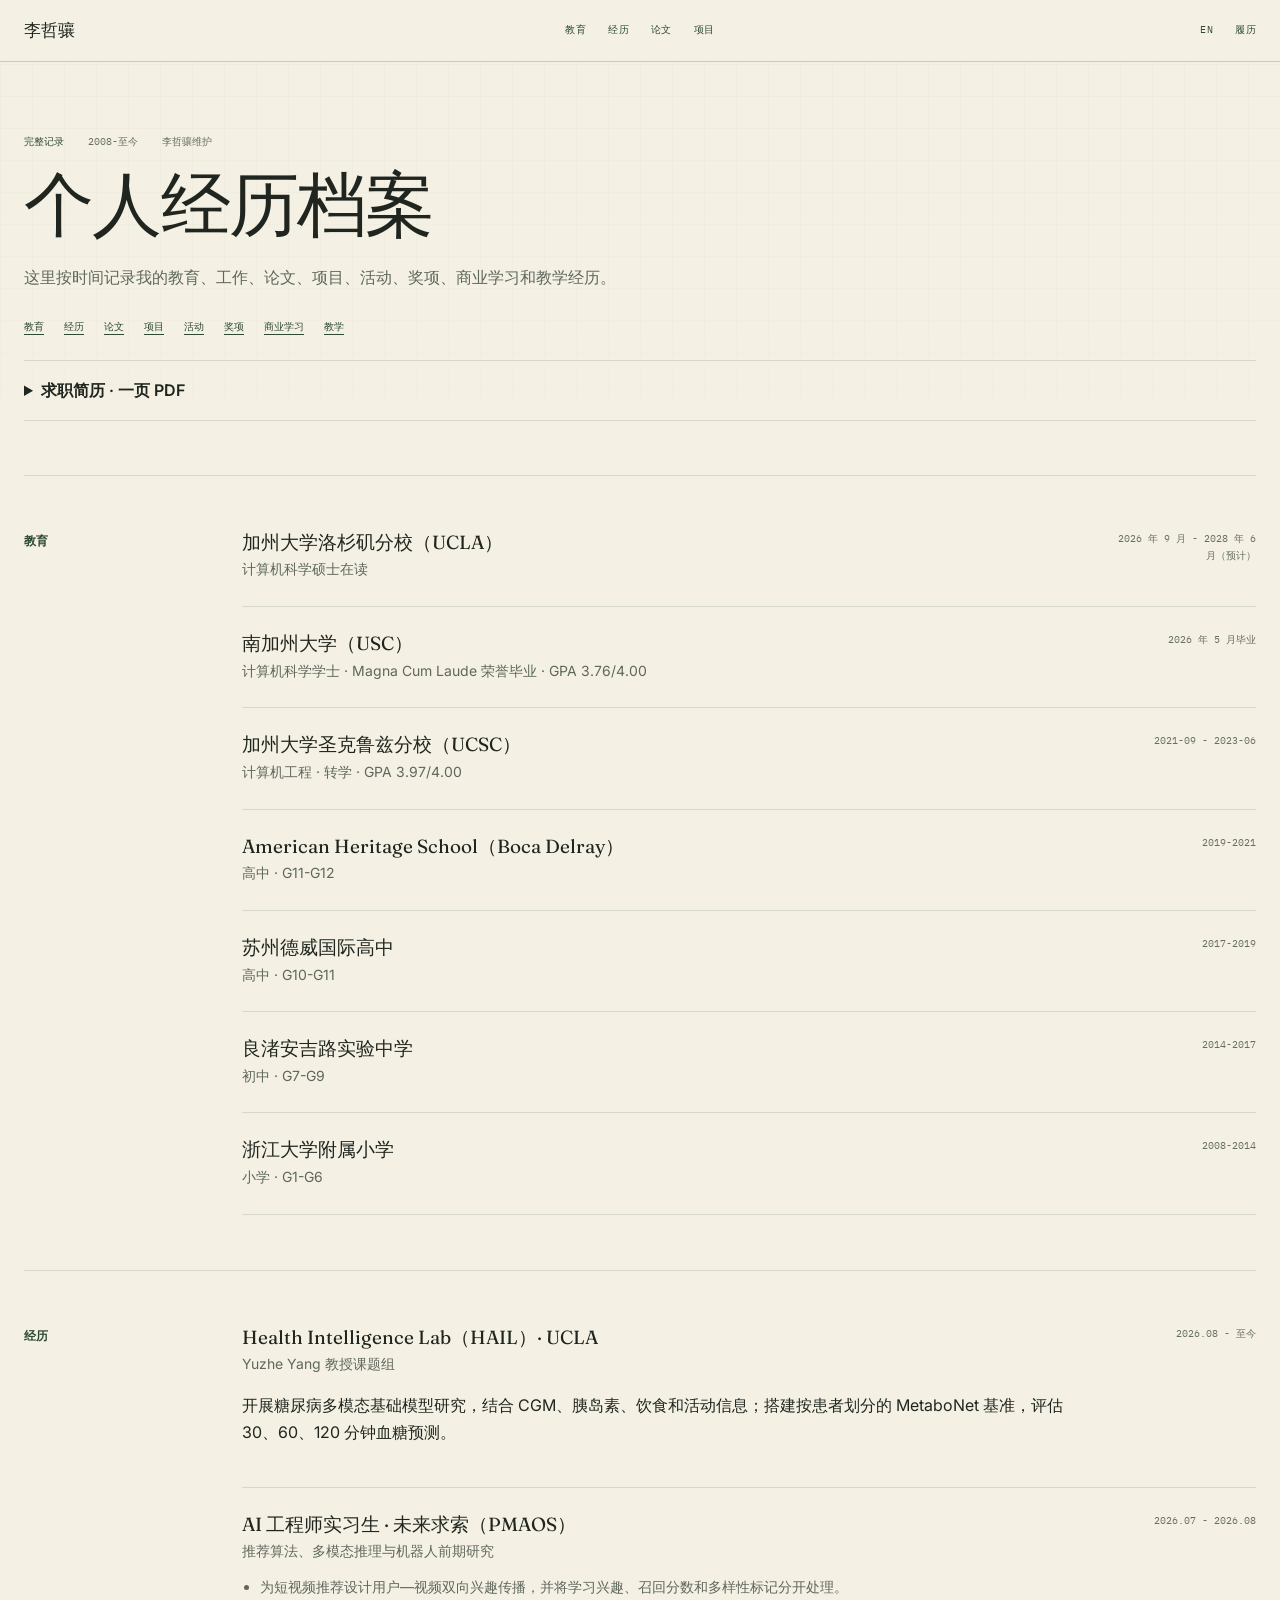
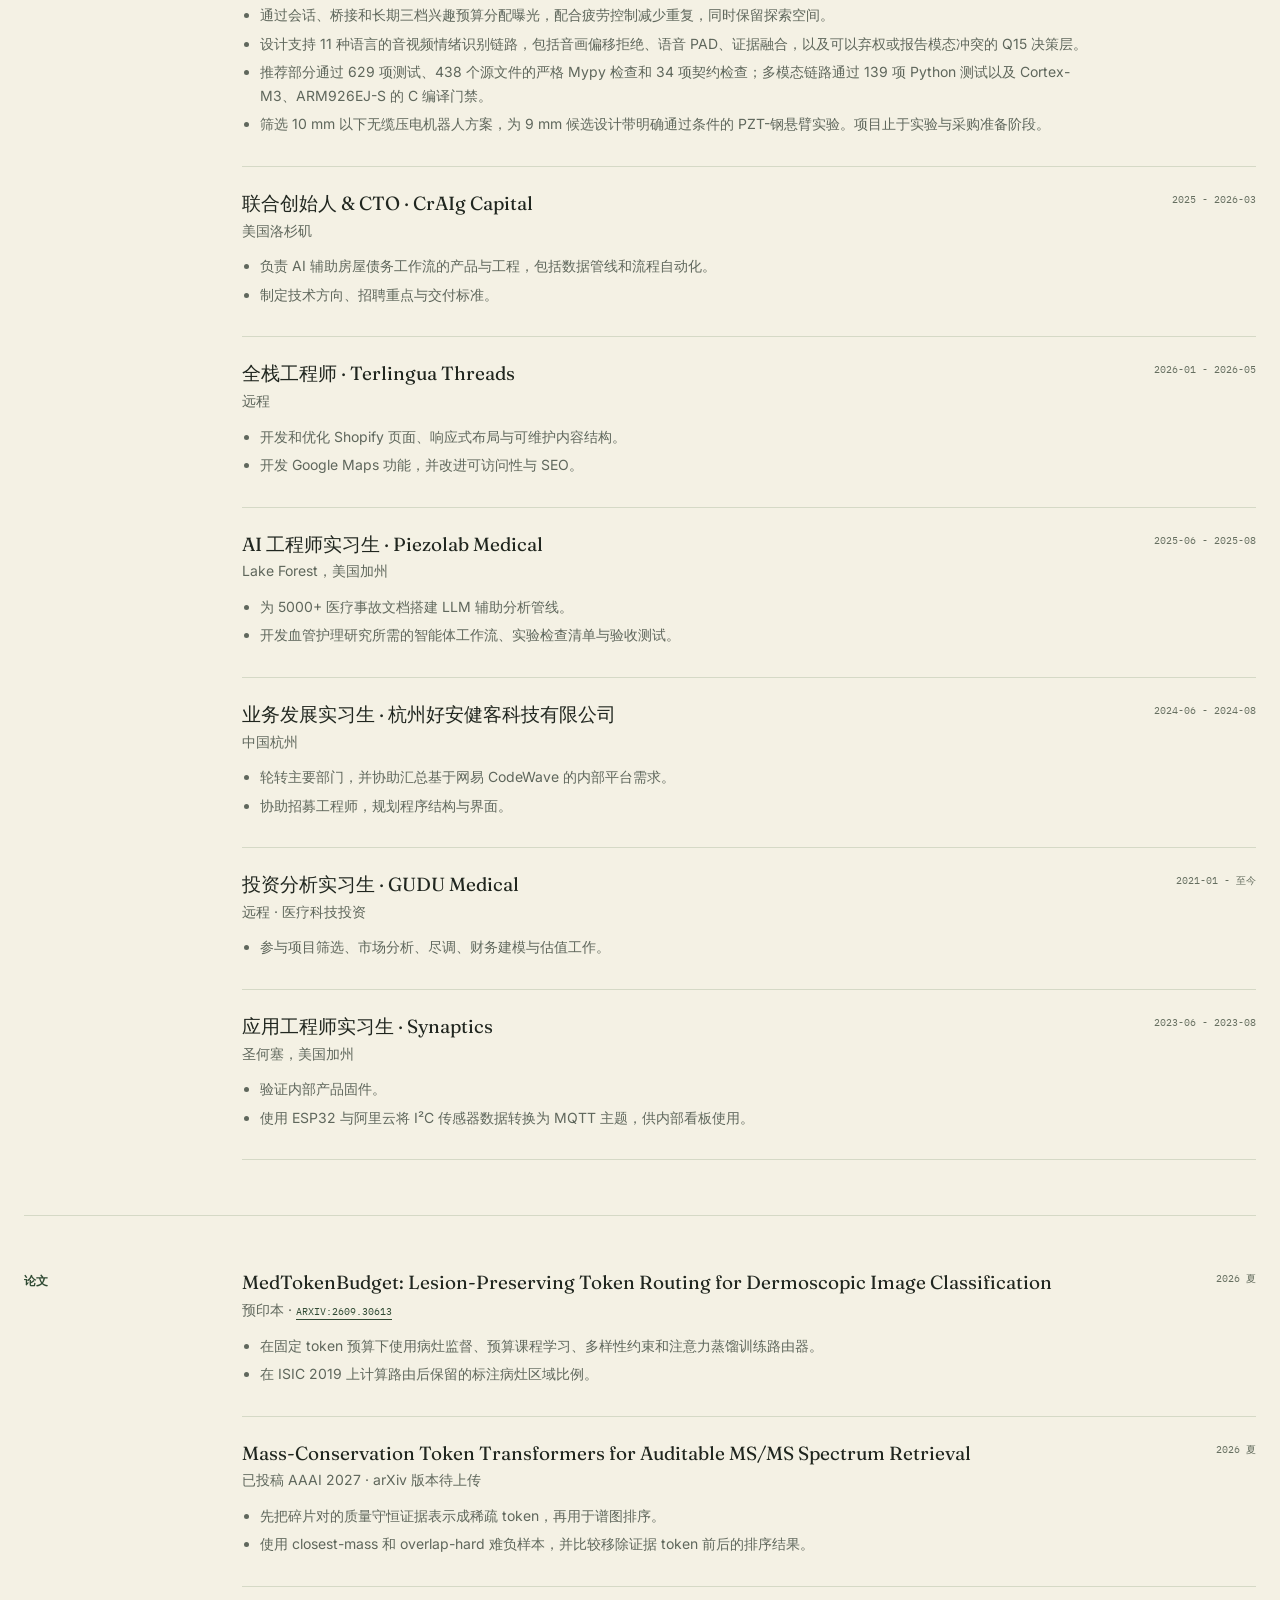
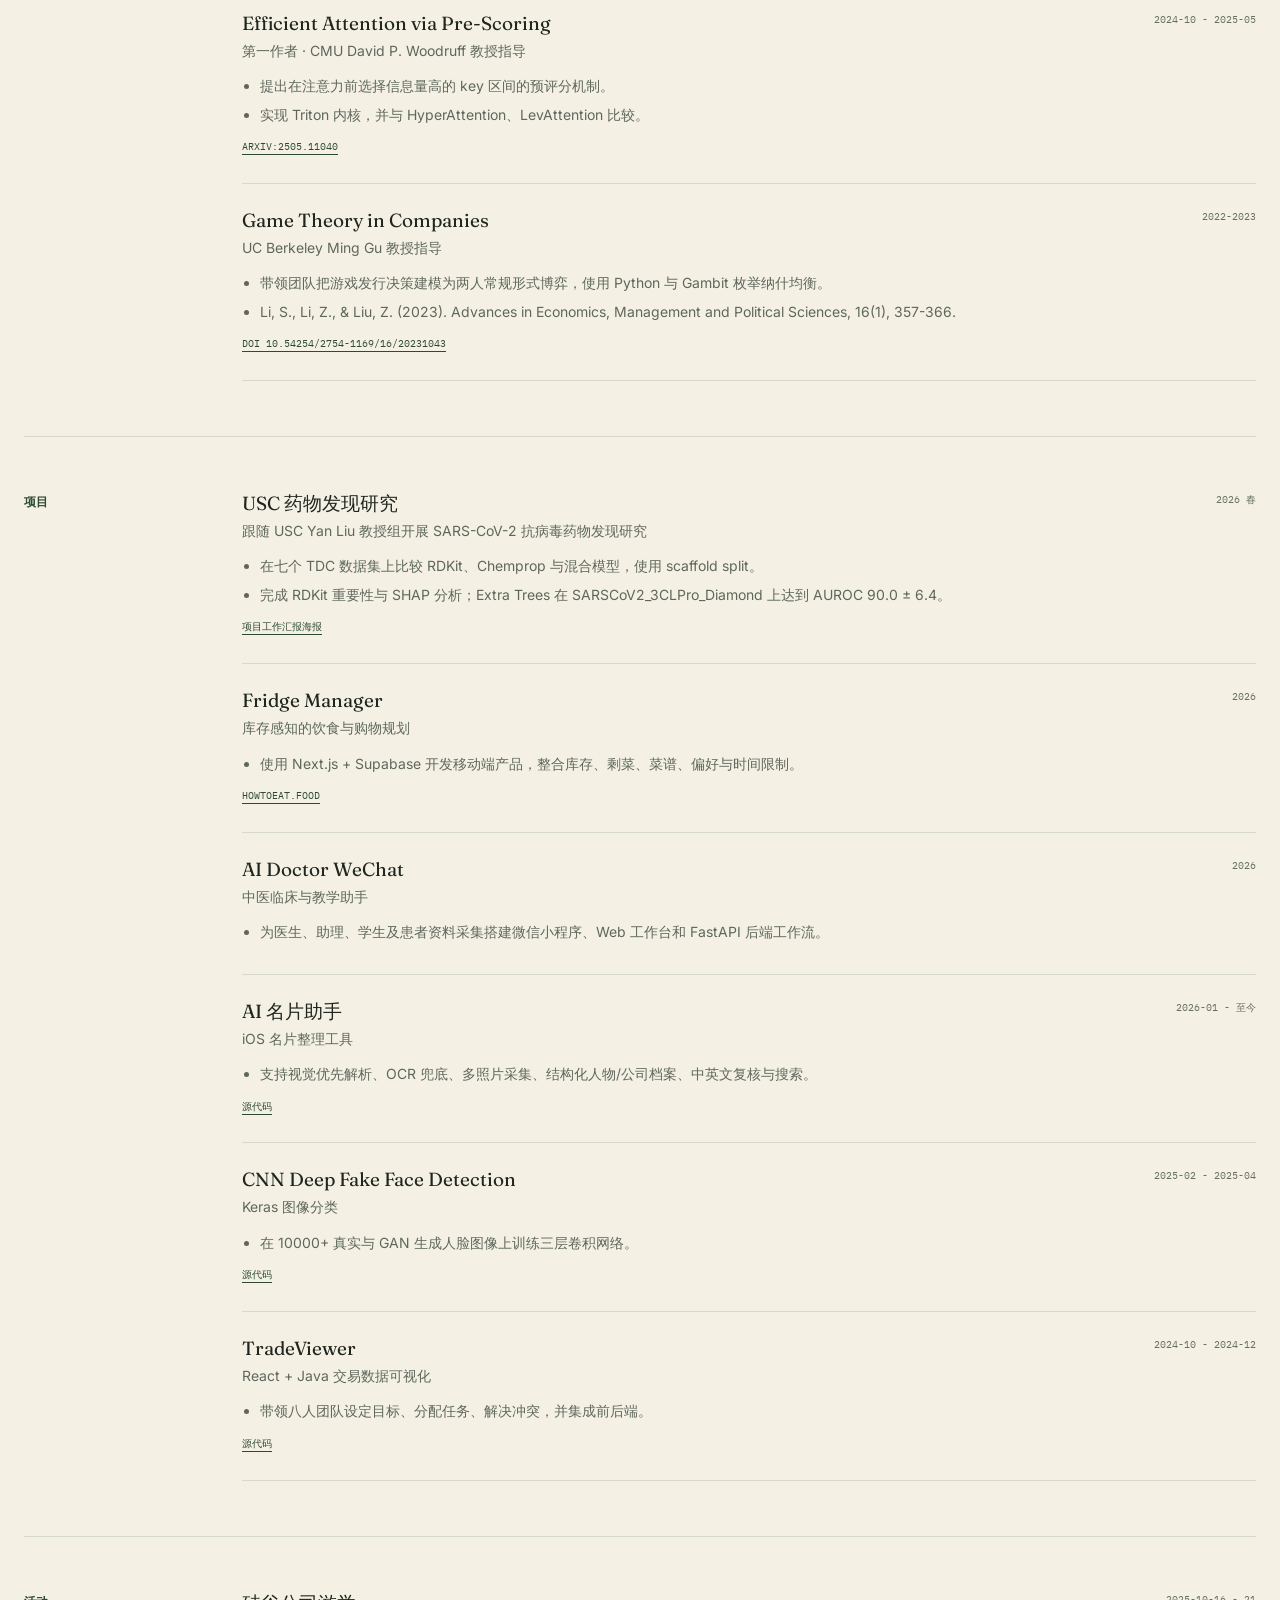
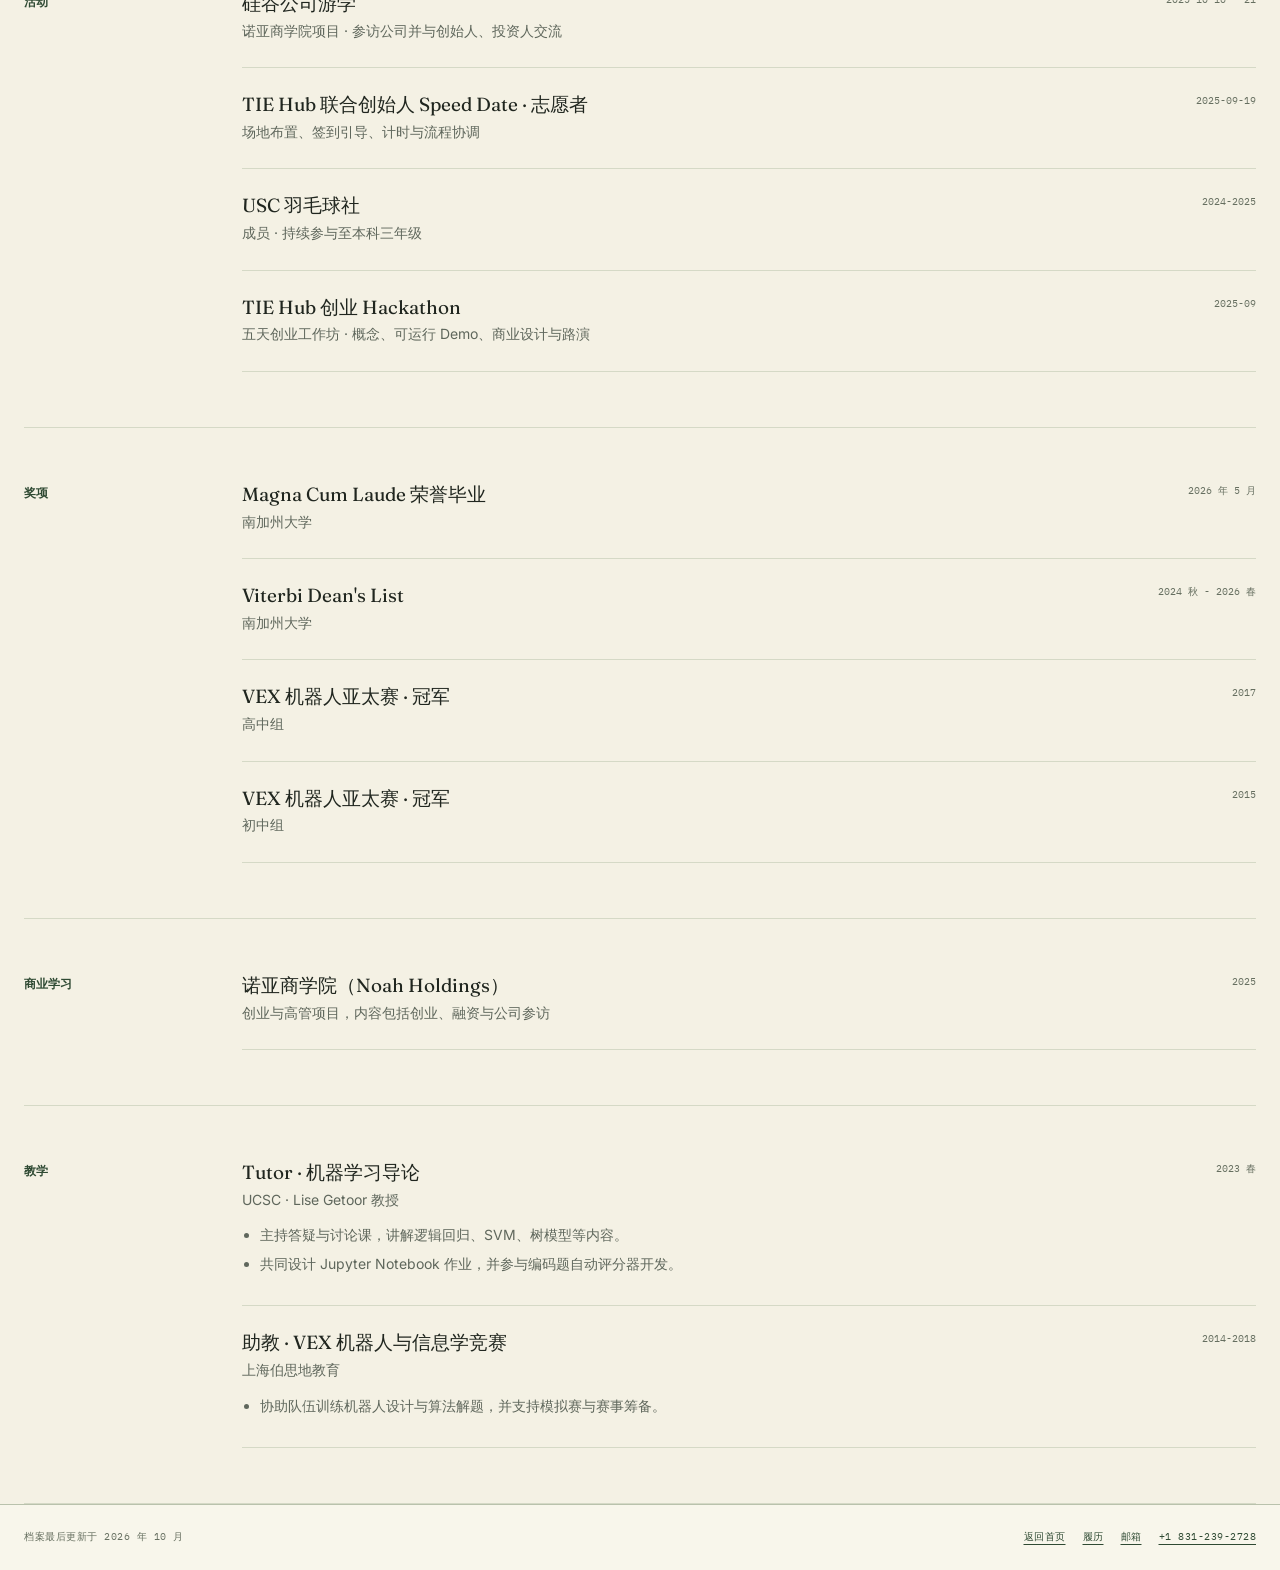
==== commit 78ff87df: "Update resumes and CVs with verified recent accomplishments Add Magna Cum Laude, the 49-dataset CGM " ====
--- a/archive-zh.html
+++ b/archive-zh.html
@@ -34,7 +34,7 @@
 
     <section id="education" class="shell archive-section"><h2>教育</h2><div class="record-list">
       <article class="record"><div><h3>加州大学洛杉矶分校（UCLA）</h3><p class="meta">计算机科学硕士在读</p></div><time>2026 年 9 月 - 2028 年 6 月（预计）</time></article>
-      <article class="record"><div><h3>南加州大学（USC）</h3><p class="meta">计算机科学学士 · GPA 3.76/4.00</p></div><time>2026 年 5 月毕业</time></article>
+      <article class="record"><div><h3>南加州大学（USC）</h3><p class="meta">计算机科学学士 · Magna Cum Laude 荣誉毕业 · GPA 3.76/4.00</p></div><time>2026 年 5 月毕业</time></article>
       <article class="record"><div><h3>加州大学圣克鲁兹分校（UCSC）</h3><p class="meta">计算机工程 · 转学 · GPA 3.97/4.00</p></div><time>2021-09 - 2023-06</time></article>
       <article class="record"><div><h3>American Heritage School（Boca Delray）</h3><p class="meta">高中 · G11-G12</p></div><time>2019-2021</time></article>
       <article class="record"><div><h3>苏州德威国际高中</h3><p class="meta">高中 · G10-G11</p></div><time>2017-2019</time></article>
@@ -77,6 +77,7 @@
     </div></section>
 
     <section id="awards" class="shell archive-section"><h2>奖项</h2><div class="record-list">
+      <article class="record"><div><h3>Magna Cum Laude 荣誉毕业</h3><p class="meta">南加州大学</p></div><time>2026 年 5 月</time></article>
       <article class="record"><div><h3>Viterbi Dean's List</h3><p class="meta">南加州大学</p></div><time>2024 秋 - 2026 春</time></article>
       <article class="record"><div><h3>VEX 机器人亚太赛 · 冠军</h3><p class="meta">高中组</p></div><time>2017</time></article>
       <article class="record"><div><h3>VEX 机器人亚太赛 · 冠军</h3><p class="meta">初中组</p></div><time>2015</time></article>
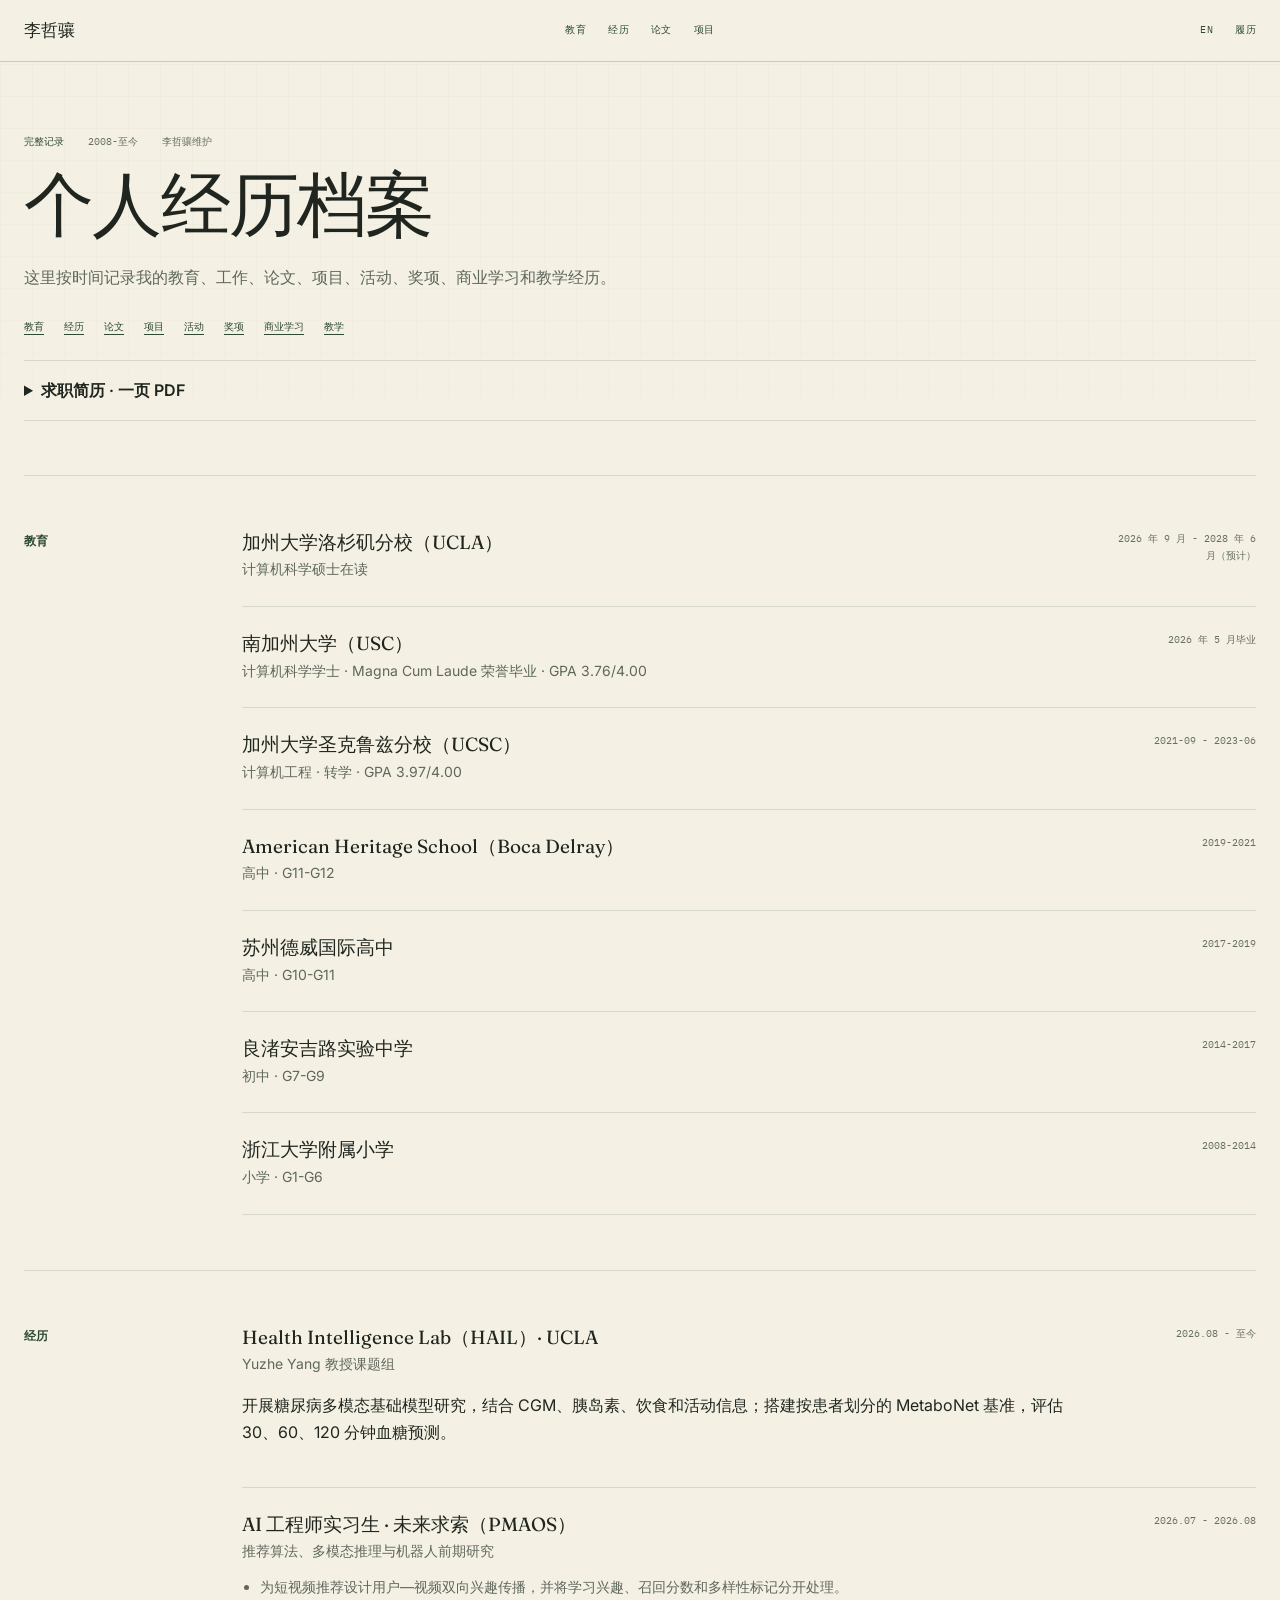
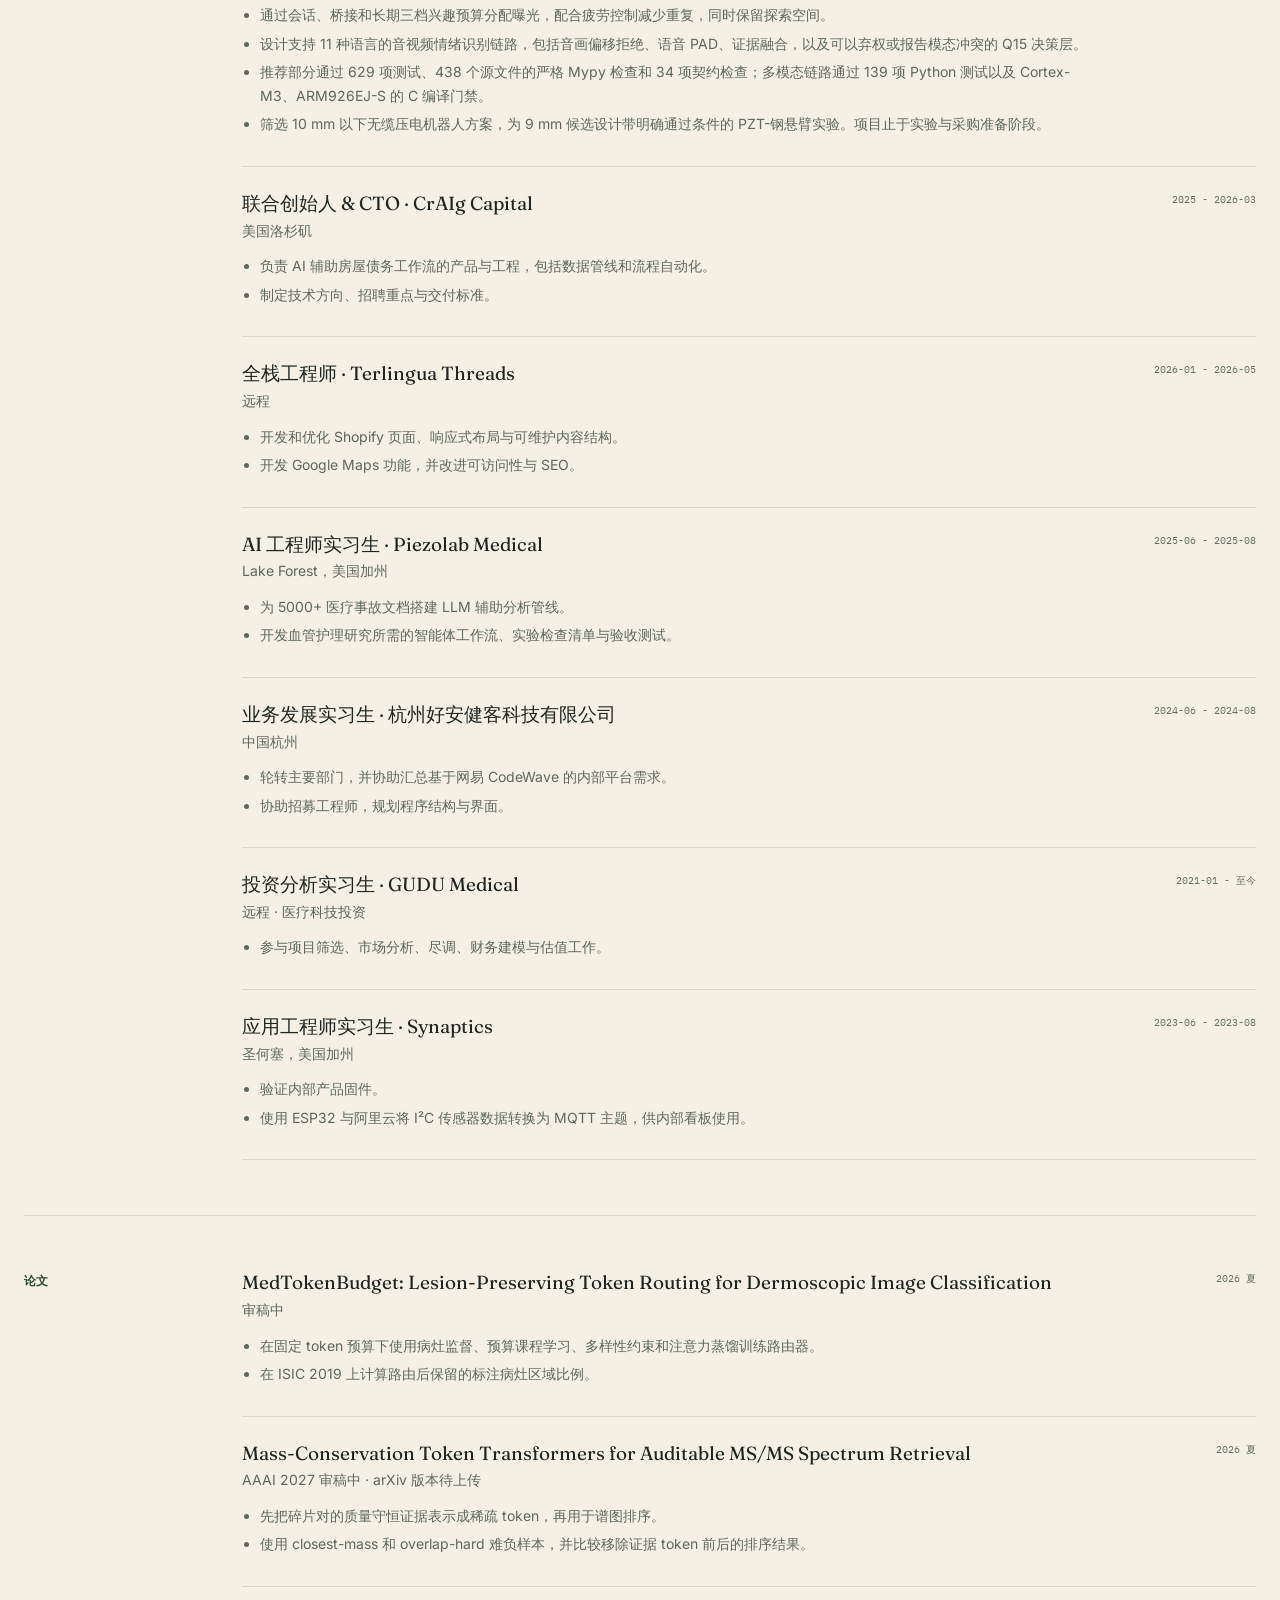
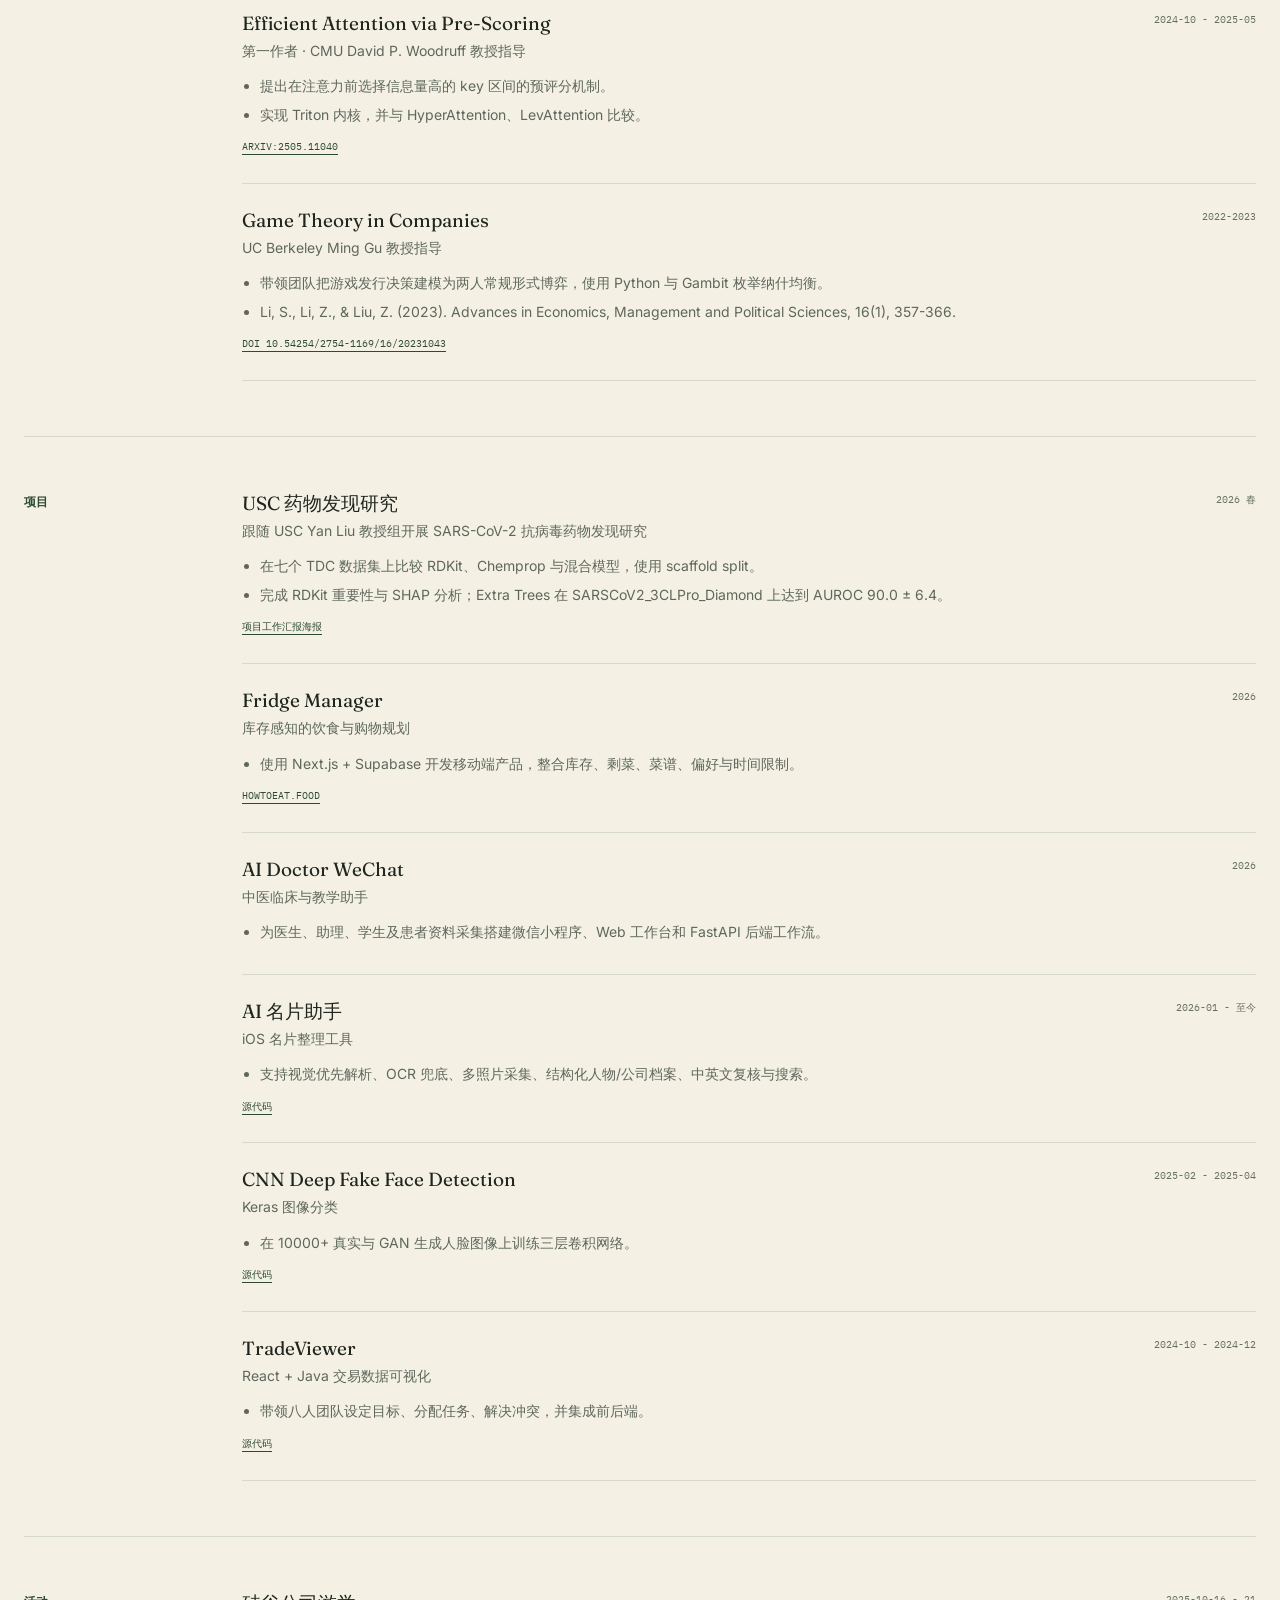
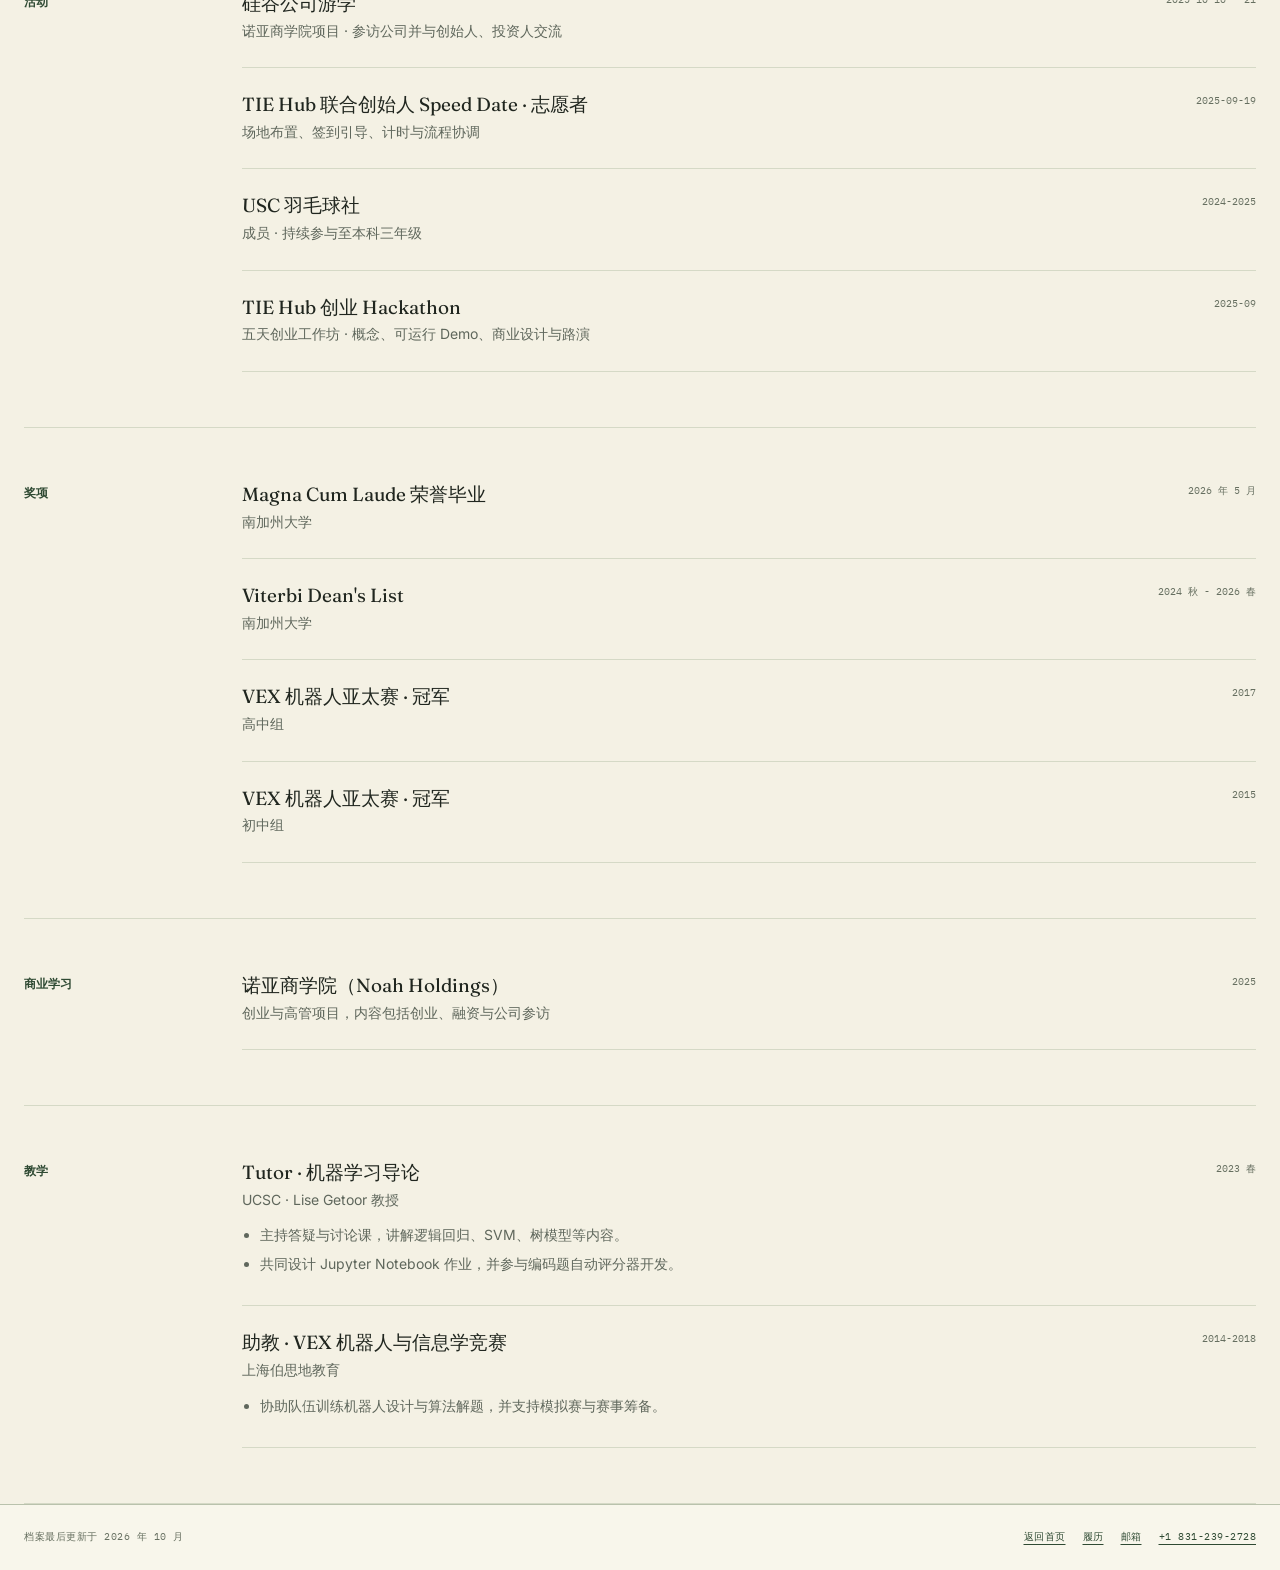
==== commit ccd8d9e4: "Use link labels, drop CV research interests, and mark new papers under review Show Website, GitHub, " ====
--- a/archive-zh.html
+++ b/archive-zh.html
@@ -54,8 +54,8 @@
     </div></section>
 
     <section id="research" class="shell archive-section"><h2>论文</h2><div class="record-list">
-      <article class="record"><div><h3>MedTokenBudget: Lesion-Preserving Token Routing for Dermoscopic Image Classification</h3><p class="meta">预印本 · <a href="https://arxiv.org/abs/2609.30613" target="_blank" rel="noopener">arXiv:2609.30613</a></p><ul><li>在固定 token 预算下使用病灶监督、预算课程学习、多样性约束和注意力蒸馏训练路由器。</li><li>在 ISIC 2019 上计算路由后保留的标注病灶区域比例。</li></ul></div><time>2026 夏</time></article>
-      <article class="record"><div><h3>Mass-Conservation Token Transformers for Auditable MS/MS Spectrum Retrieval</h3><p class="meta">已投稿 AAAI 2027 · arXiv 版本待上传</p><ul><li>先把碎片对的质量守恒证据表示成稀疏 token，再用于谱图排序。</li><li>使用 closest-mass 和 overlap-hard 难负样本，并比较移除证据 token 前后的排序结果。</li></ul></div><time>2026 夏</time></article>
+      <article class="record"><div><h3>MedTokenBudget: Lesion-Preserving Token Routing for Dermoscopic Image Classification</h3><p class="meta">审稿中</p><ul><li>在固定 token 预算下使用病灶监督、预算课程学习、多样性约束和注意力蒸馏训练路由器。</li><li>在 ISIC 2019 上计算路由后保留的标注病灶区域比例。</li></ul></div><time>2026 夏</time></article>
+      <article class="record"><div><h3>Mass-Conservation Token Transformers for Auditable MS/MS Spectrum Retrieval</h3><p class="meta">AAAI 2027 审稿中 · arXiv 版本待上传</p><ul><li>先把碎片对的质量守恒证据表示成稀疏 token，再用于谱图排序。</li><li>使用 closest-mass 和 overlap-hard 难负样本，并比较移除证据 token 前后的排序结果。</li></ul></div><time>2026 夏</time></article>
       <article class="record"><div><h3>Efficient Attention via Pre-Scoring</h3><p class="meta">第一作者 · CMU David P. Woodruff 教授指导</p><ul><li>提出在注意力前选择信息量高的 key 区间的预评分机制。</li><li>实现 Triton 内核，并与 HyperAttention、LevAttention 比较。</li></ul><a href="https://arxiv.org/abs/2505.11040" target="_blank" rel="noopener">arXiv:2505.11040</a></div><time>2024-10 - 2025-05</time></article>
       <article class="record"><div><h3>Game Theory in Companies</h3><p class="meta">UC Berkeley Ming Gu 教授指导</p><ul><li>带领团队把游戏发行决策建模为两人常规形式博弈，使用 Python 与 Gambit 枚举纳什均衡。</li><li>Li, S., Li, Z., &amp; Liu, Z. (2023). Advances in Economics, Management and Political Sciences, 16(1), 357-366.</li></ul><a href="https://doi.org/10.54254/2754-1169/16/20231043" target="_blank" rel="noopener">DOI 10.54254/2754-1169/16/20231043</a></div><time>2022-2023</time></article>
     </div></section>
